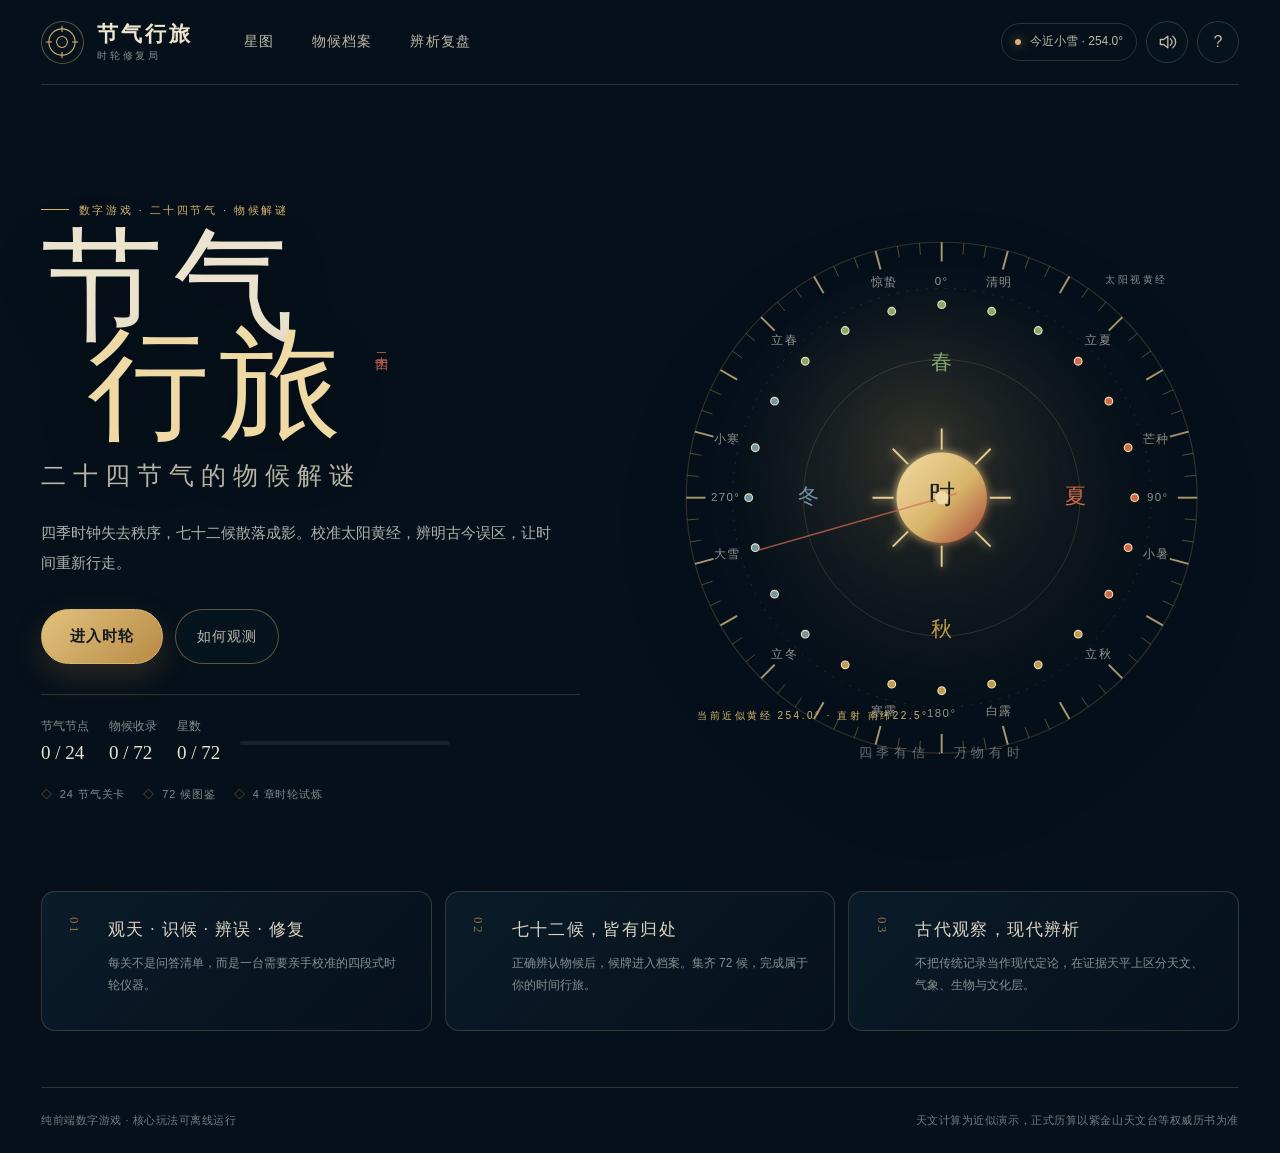
==== index.html @ 432c8333 "feat: launch Jieqi Xinglv browser puzzle game" ====
<!doctype html>
<html lang="zh-CN">
<head>
  <meta charset="utf-8">
  <meta name="viewport" content="width=device-width, initial-scale=1, viewport-fit=cover">
  <meta name="theme-color" content="#08131f">
  <meta name="description" content="节气行旅：二十四节气的物候解谜。修复四季时钟，收集七十二候。">
  <title>节气行旅 · 二十四节气的物候解谜</title>
  <link rel="icon" href="data:image/svg+xml,%3Csvg xmlns='http://www.w3.org/2000/svg' viewBox='0 0 64 64'%3E%3Crect width='64' height='64' rx='14' fill='%2308131f'/%3E%3Ccircle cx='32' cy='32' r='21' fill='none' stroke='%23d8b56b' stroke-width='2'/%3E%3Ccircle cx='32' cy='32' r='8' fill='%23bb4a38'/%3E%3Cpath d='M32 5v9M32 50v9M5 32h9M50 32h9' stroke='%23d8b56b' stroke-width='2'/%3E%3C/svg%3E">
  <link rel="stylesheet" href="css/styles.css">
  <script src="js/data.js" defer></script>
  <script src="js/astro.js" defer></script>
  <script src="js/game.js" defer></script>
</head>
<body>
  <div class="ambient" aria-hidden="true">
    <div class="ambient__glow ambient__glow--one"></div>
    <div class="ambient__glow ambient__glow--two"></div>
    <div class="ambient__grid"></div>
    <div class="ambient__stars" id="ambientStars"></div>
  </div>

  <div class="app-shell" id="appShell">
    <header class="topbar">
      <button class="brand" id="brandHome" aria-label="返回游戏首页">
        <span class="brand__mark" aria-hidden="true">
          <svg viewBox="0 0 44 44"><circle cx="22" cy="22" r="17"/><circle cx="22" cy="22" r="7"/><path d="M22 1v8M22 35v8M1 22h8M35 22h8"/></svg>
        </span>
        <span class="brand__text"><strong>节气行旅</strong><small>时轮修复局</small></span>
      </button>
      <nav class="topnav" aria-label="主要导航">
        <button class="nav-btn" data-nav="map">星图</button>
        <button class="nav-btn" data-nav="codex">物候档案</button>
        <button class="nav-btn" data-nav="review">辨析复盘</button>
      </nav>
      <div class="topbar__tools">
        <span class="live-chip" id="liveChip" title="按当前时间近似计算">
          <span class="live-chip__dot"></span><span id="liveTerm">观时中</span>
        </span>
        <button class="icon-btn" id="soundBtn" aria-label="切换声音" title="声音">
          <svg viewBox="0 0 24 24" aria-hidden="true"><path d="M4 9v6h4l5 4V5L8 9H4z"/><path class="sound-wave" d="M16 8c1.4 1.1 2 2.4 2 4s-.6 2.9-2 4M19 5c2.3 1.9 3.4 4.2 3.4 7S21.3 17.1 19 19"/></svg>
        </button>
        <button class="icon-btn" id="helpBtn" aria-label="查看玩法说明" title="玩法说明">?</button>
      </div>
    </header>

    <main class="main-shell" id="mainShell">
      <section class="screen screen--home is-active" id="screen-home" aria-labelledby="homeTitle">
        <div class="home-grid">
          <div class="home-copy">
            <p class="eyebrow"><span></span>数字游戏 · 二十四节气 · 物候解谜</p>
            <h1 id="homeTitle">节气<br><em>行旅</em></h1>
            <p class="home-title-sub">二十四节气的物候解谜</p>
            <p class="home-lead">四季时钟失去秩序，七十二候散落成影。校准太阳黄经，辨明古今误区，让时间重新行走。</p>
            <div class="home-actions">
              <button class="btn btn--primary btn--large" id="startBtn">进入时轮</button>
              <button class="btn btn--ghost" id="homeHelpBtn">如何观测</button>
            </div>
            <div class="home-progress" id="homeProgress" aria-live="polite"></div>
            <div class="home-features" aria-label="游戏特色">
              <span>24 节气关卡</span><span>72 候图鉴</span><span>4 章时轮试炼</span>
            </div>
          </div>

          <div class="home-instrument" aria-label="装饰性四季黄经仪">
            <svg class="chronometer" id="homeChronometer" viewBox="0 0 620 620" role="img" aria-label="四季黄经仪">
              <defs>
                <radialGradient id="dialGlow" cx="45%" cy="38%" r="65%">
                  <stop offset="0" stop-color="#d8b56b" stop-opacity=".16"/>
                  <stop offset=".58" stop-color="#0e2231" stop-opacity=".08"/>
                  <stop offset="1" stop-color="#06101a" stop-opacity="0"/>
                </radialGradient>
                <linearGradient id="sunGradient" x1="0" y1="0" x2="1" y2="1">
                  <stop offset="0" stop-color="#f2dba3"/>
                  <stop offset=".55" stop-color="#d8b56b"/>
                  <stop offset="1" stop-color="#a94737"/>
                </linearGradient>
                <filter id="softGlow"><feGaussianBlur stdDeviation="5" result="blur"/><feMerge><feMergeNode in="blur"/><feMergeNode in="SourceGraphic"/></feMerge></filter>
              </defs>
              <circle cx="310" cy="310" r="240" fill="url(#dialGlow)"/>
              <circle class="chrono-ring chrono-ring--outer" cx="310" cy="310" r="266"/>
              <circle class="chrono-ring chrono-ring--mid" cx="310" cy="310" r="218"/>
              <circle class="chrono-ring chrono-ring--inner" cx="310" cy="310" r="144"/>
              <g id="homeDialTicks"></g>
              <g class="chrono-season-arcs" id="homeSeasonArcs"></g>
              <g class="chrono-orbit" id="homeOrbitNodes"></g>
              <g class="chrono-sun" filter="url(#softGlow)">
                <circle cx="310" cy="310" r="47" fill="url(#sunGradient)"/>
                <path d="M310 238v22M310 360v22M238 310h22M360 310h22M259 259l16 16M345 345l16 16M361 259l-16 16M275 345l-16 16" stroke="#e7cc8e" stroke-width="2"/>
                <text x="310" y="316" text-anchor="middle" class="chrono-sun__char">时</text>
              </g>
              <path class="chrono-needle" d="M310 326L310 112" />
              <circle cx="310" cy="310" r="7" class="chrono-pivot"/>
              <text x="310" y="580" text-anchor="middle" class="chrono-caption">四季有信 · 万物有时</text>
            </svg>
            <div class="instrument-label instrument-label--top">太阳视黄经</div>
            <div class="instrument-label instrument-label--bottom" id="homeLiveReading">计算中</div>
          </div>
        </div>

        <div class="home-footer-grid">
          <article class="brief-card">
            <span class="brief-card__index">01</span>
            <h2>观天 · 识候 · 辨误 · 修复</h2>
            <p>每关不是问答清单，而是一台需要亲手校准的四段式时轮仪器。</p>
          </article>
          <article class="brief-card">
            <span class="brief-card__index">02</span>
            <h2>七十二候，皆有归处</h2>
            <p>正确辨认物候后，候牌进入档案。集齐 72 候，完成属于你的时间行旅。</p>
          </article>
          <article class="brief-card">
            <span class="brief-card__index">03</span>
            <h2>古代观察，现代辨析</h2>
            <p>不把传统记录当作现代定论，在证据天平上区分天文、气象、生物与文化层。</p>
          </article>
        </div>
      </section>

      <section class="screen screen--map" id="screen-map" aria-labelledby="mapTitle">
        <div class="map-head">
          <div>
            <p class="eyebrow"><span></span>四季时钟 · 章节星图</p>
            <h2 id="mapTitle">选择待修复的节气节点</h2>
          </div>
          <div class="map-stats" id="mapStats"></div>
        </div>
        <div class="season-tabs" id="seasonTabs" role="tablist" aria-label="选择章节"></div>
        <div class="chapter-panel" id="chapterPanel"></div>
        <div class="trial-panel" id="trialPanel"></div>
      </section>

      <section class="screen screen--game" id="screen-game" aria-labelledby="gameTitle">
        <div class="game-head">
          <button class="back-btn" id="gameBackBtn" aria-label="返回星图">
            <svg viewBox="0 0 24 24" aria-hidden="true"><path d="M15 5l-7 7 7 7"/></svg><span>星图</span>
          </button>
          <div class="game-title-wrap">
            <p class="game-kicker" id="gameKicker">春章 · 启蛰</p>
            <h2 id="gameTitle">校准黄经仪</h2>
          </div>
          <div class="game-scoreboard" aria-live="polite">
            <div class="score-item"><span>时轮分</span><strong id="scoreValue">0</strong></div>
            <div class="score-item"><span>连击</span><strong id="comboValue">×0</strong></div>
            <div class="score-item score-item--precision"><span>精度</span><strong id="precisionValue">100%</strong></div>
          </div>
        </div>
        <div class="game-layout">
          <aside class="game-rail" aria-label="关卡进度">
            <div class="rail-term" id="railTerm"></div>
            <ol class="phase-list" id="phaseList"></ol>
            <div class="rail-note" id="railNote">每个操作都会写入本地存档。</div>
          </aside>
          <div class="game-stage" id="gamePanel" tabindex="-1"></div>
        </div>
      </section>

      <section class="screen screen--codex" id="screen-codex" aria-labelledby="codexTitle">
        <div class="subpage-head">
          <button class="back-btn" id="codexBackBtn" aria-label="返回星图">
            <svg viewBox="0 0 24 24" aria-hidden="true"><path d="M15 5l-7 7 7 7"/></svg><span>星图</span>
          </button>
          <div><p class="eyebrow"><span></span>物候档案 · 七十二候</p><h2 id="codexTitle">散落的候牌</h2></div>
          <div class="codex-count" id="codexCount"></div>
        </div>
        <div class="codex-toolbar" id="codexToolbar"></div>
        <div class="codex-intro" id="codexIntro"></div>
        <div class="codex-grid" id="codexGrid"></div>
      </section>

      <section class="screen screen--review" id="screen-review" aria-labelledby="reviewTitle">
        <div class="subpage-head">
          <button class="back-btn" id="reviewBackBtn" aria-label="返回星图">
            <svg viewBox="0 0 24 24" aria-hidden="true"><path d="M15 5l-7 7 7 7"/></svg><span>星图</span>
          </button>
          <div><p class="eyebrow"><span></span>证据回廊 · 错题复盘</p><h2 id="reviewTitle">被纠正的判断</h2></div>
          <button class="btn btn--quiet" id="clearReviewBtn">清空记录</button>
        </div>
        <div class="review-summary" id="reviewSummary"></div>
        <div class="review-list" id="reviewList"></div>
      </section>

      <section class="screen screen--card" id="screen-card" aria-labelledby="travelCardTitle">
        <div class="subpage-head">
          <button class="back-btn" id="cardBackBtn" aria-label="返回首页">
            <svg viewBox="0 0 24 24" aria-hidden="true"><path d="M15 5l-7 7 7 7"/></svg><span>首页</span>
          </button>
          <div><p class="eyebrow"><span></span>通关成果 · 时间行旅</p><h2 id="travelCardTitle">你的行旅卡</h2></div>
        </div>
        <div class="travel-card-layout">
          <div class="travel-canvas-frame"><canvas id="travelCanvas" width="1080" height="1440" aria-label="时间行旅成果卡预览"></canvas></div>
          <aside class="travel-card-aside">
            <h3>四季时钟已复原</h3>
            <p>成果卡记录完成度、总星数、物候收集与四章印记，不包含任何身份信息。</p>
            <div id="travelStats"></div>
            <button class="btn btn--primary btn--large" id="downloadCardBtn">保存 PNG 成果卡</button>
            <button class="btn btn--ghost" id="shareCardBtn">复制作品名</button>
            <p class="fine-print">PNG 由浏览器 Canvas 在本机生成，不上传任何数据。</p>
          </aside>
        </div>
      </section>
    </main>

    <footer class="site-foot">
      <span>纯前端数字游戏 · 核心玩法可离线运行</span>
      <span>天文计算为近似演示，正式历算以紫金山天文台等权威历书为准</span>
    </footer>
  </div>

  <div class="toast" id="toast" role="status" aria-live="polite"></div>

  <div class="modal" id="modal" aria-hidden="true">
    <div class="modal__backdrop" data-close-modal></div>
    <div class="modal__panel" role="dialog" aria-modal="true" aria-labelledby="modalTitle">
      <button class="modal__close" data-close-modal aria-label="关闭">×</button>
      <div id="modalContent"></div>
    </div>
  </div>

  <div class="result-overlay" id="resultOverlay" aria-hidden="true">
    <div class="result-panel" role="dialog" aria-modal="true" aria-labelledby="resultTitle">
      <div class="result-seal" id="resultSeal">成</div>
      <p class="eyebrow"><span></span>时轮修复完成</p>
      <h2 id="resultTitle">节气节点已归位</h2>
      <div class="result-stars" id="resultStars" aria-label="星级"></div>
      <div class="result-score" id="resultScore"></div>
      <p class="result-copy" id="resultCopy"></p>
      <div class="result-collect" id="resultCollect"></div>
      <div class="result-actions" id="resultActions"></div>
    </div>
  </div>

  <noscript><div class="noscript">本游戏需要启用 JavaScript 才能运行。</div></noscript>
</body>
</html>
---- css/styles.css ----
@charset "UTF-8";

:root {
  --ink: #e8e2d3;
  --ink-soft: #bcb8aa;
  --ink-dim: #858b8c;
  --night: #06101a;
  --night-2: #0a1926;
  --night-3: #102435;
  --panel: rgba(12, 29, 43, .78);
  --panel-strong: rgba(13, 33, 48, .94);
  --line: rgba(221, 196, 135, .2);
  --line-strong: rgba(221, 196, 135, .38);
  --gold: #d8b56b;
  --gold-bright: #efdaa5;
  --gold-dim: #8e7442;
  --cinnabar: #b94d3b;
  --cinnabar-bright: #d96a52;
  --jade: #83a96f;
  --season: #83a96f;
  --season-pale: #d8e2bc;
  --season-deep: #253b2c;
  --shadow: 0 28px 80px rgba(0, 0, 0, .34);
  --radius: 22px;
  --radius-sm: 14px;
  --font-display: "Songti SC", "STSong", "Noto Serif CJK SC", "SimSun", serif;
  --font-ui: "PingFang SC", "Microsoft YaHei UI", "Microsoft YaHei", sans-serif;
  --safe-bottom: env(safe-area-inset-bottom, 0px);
}

* { box-sizing: border-box; }

html {
  min-height: 100%;
  background: var(--night);
  scroll-behavior: smooth;
  overflow-x: hidden;
}

body {
  margin: 0;
  min-width: 320px;
  min-height: 100vh;
  color: var(--ink);
  background: var(--night);
  font-family: var(--font-ui);
  font-size: 16px;
  line-height: 1.65;
  overflow-x: hidden;
  -webkit-font-smoothing: antialiased;
  text-rendering: optimizeLegibility;
}

button, input, select, textarea { font: inherit; }
button { color: inherit; }
button, [role="button"] { touch-action: manipulation; }
button:focus-visible, input:focus-visible, [tabindex]:focus-visible {
  outline: 2px solid var(--gold-bright);
  outline-offset: 3px;
}
h1, h2, h3, h4, p { margin-top: 0; }
svg { display: block; }
::selection { background: rgba(216, 181, 107, .28); color: #fff8e8; }

.ambient {
  position: fixed;
  inset: 0;
  z-index: -3;
  overflow: hidden;
  pointer-events: none;
  background:
    radial-gradient(circle at 78% 16%, rgba(45, 79, 100, .28), transparent 34%),
    radial-gradient(circle at 15% 78%, rgba(113, 56, 47, .13), transparent 36%),
    linear-gradient(160deg, #07131f 0%, #081521 48%, #050d16 100%);
}
.ambient__glow {
  position: absolute;
  width: 48vw;
  height: 48vw;
  min-width: 440px;
  min-height: 440px;
  border-radius: 50%;
  filter: blur(80px);
  opacity: .22;
}
.ambient__glow--one { top: -22vw; right: -8vw; background: #31566b; }
.ambient__glow--two { bottom: -28vw; left: -16vw; background: #7b3e33; opacity: .15; }
.ambient__grid {
  position: absolute;
  inset: 0;
  opacity: .14;
  background-image:
    linear-gradient(rgba(214, 188, 124, .08) 1px, transparent 1px),
    linear-gradient(90deg, rgba(214, 188, 124, .08) 1px, transparent 1px);
  background-size: 68px 68px;
  mask-image: radial-gradient(circle at 50% 45%, #000 10%, transparent 78%);
}
.ambient__stars { position: absolute; inset: 0; }
.star-dot {
  position: absolute;
  width: 2px;
  height: 2px;
  border-radius: 50%;
  background: #f3dfaa;
  opacity: var(--o, .35);
  box-shadow: 0 0 8px rgba(243, 223, 170, .55);
  animation: twinkle var(--dur, 5s) ease-in-out infinite alternate;
  animation-delay: var(--delay, 0s);
}
@keyframes twinkle { from { opacity: .15; transform: scale(.7); } to { opacity: .72; transform: scale(1.25); } }

.app-shell {
  width: min(1500px, 100%);
  min-height: 100vh;
  margin: 0 auto;
  padding: 0 clamp(18px, 3.2vw, 52px);
  display: flex;
  flex-direction: column;
}
.topbar {
  min-height: 84px;
  display: flex;
  align-items: center;
  gap: 34px;
  border-bottom: 1px solid var(--line);
  position: relative;
  z-index: 20;
}
.brand {
  display: flex;
  align-items: center;
  gap: 13px;
  padding: 0;
  border: 0;
  background: transparent;
  cursor: pointer;
  text-align: left;
}
.brand__mark {
  width: 43px;
  height: 43px;
  display: grid;
  place-items: center;
  border: 1px solid var(--line-strong);
  border-radius: 50%;
  color: var(--gold);
  background: rgba(8, 20, 31, .66);
}
.brand__mark svg { width: 34px; height: 34px; fill: none; stroke: currentColor; stroke-width: 1.35; }
.brand__text { display: flex; flex-direction: column; line-height: 1.15; }
.brand__text strong { font-family: var(--font-display); font-size: 21px; font-weight: 600; letter-spacing: .14em; color: #f0e5ce; }
.brand__text small { margin-top: 4px; font-size: 10px; letter-spacing: .28em; color: var(--ink-dim); }
.topnav { display: flex; align-items: stretch; gap: 4px; height: 84px; }
.nav-btn {
  position: relative;
  min-height: 44px;
  padding: 0 17px;
  border: 0;
  background: transparent;
  color: var(--ink-soft);
  font-size: 14px;
  letter-spacing: .08em;
  cursor: pointer;
  transition: color .2s, background .2s;
}
.nav-btn::after {
  content: "";
  position: absolute;
  left: 17px;
  right: 17px;
  bottom: -1px;
  height: 2px;
  background: var(--gold);
  transform: scaleX(0);
  transition: transform .2s;
}
.nav-btn:hover, .nav-btn.is-active { color: var(--gold-bright); background: rgba(216, 181, 107, .04); }
.nav-btn.is-active::after { transform: scaleX(1); }
.topbar__tools { margin-left: auto; display: flex; align-items: center; gap: 9px; }
.live-chip {
  display: inline-flex;
  align-items: center;
  gap: 9px;
  padding: 8px 13px;
  border: 1px solid var(--line);
  border-radius: 999px;
  color: var(--ink-soft);
  font-size: 12px;
  white-space: nowrap;
}
.live-chip__dot { width: 6px; height: 6px; border-radius: 50%; background: var(--gold); box-shadow: 0 0 12px rgba(216,181,107,.7); }
.icon-btn {
  width: 42px;
  height: 42px;
  display: grid;
  place-items: center;
  border: 1px solid var(--line);
  border-radius: 50%;
  background: rgba(8, 20, 31, .55);
  color: var(--ink-soft);
  cursor: pointer;
  transition: border-color .2s, color .2s, background .2s;
}
.icon-btn:hover { color: var(--gold-bright); border-color: var(--line-strong); background: rgba(216,181,107,.08); }
.icon-btn svg { width: 20px; height: 20px; fill: none; stroke: currentColor; stroke-width: 1.6; stroke-linecap: round; stroke-linejoin: round; }
.icon-btn.is-muted .sound-wave { display: none; }
.icon-btn.is-muted::after { content: ""; width: 22px; height: 1px; background: var(--cinnabar-bright); position: absolute; transform: rotate(-45deg); }

.main-shell { flex: 1; width: 100%; }
.screen { display: none; padding: clamp(28px, 5vw, 72px) 0 56px; animation: screen-in .45s ease both; }
.screen.is-active { display: block; }
@keyframes screen-in { from { opacity: 0; transform: translateY(10px); } to { opacity: 1; transform: none; } }

.eyebrow {
  margin-bottom: 18px;
  color: var(--gold);
  font-size: 11px;
  font-weight: 500;
  letter-spacing: .23em;
  text-transform: uppercase;
}
.eyebrow > span { display: inline-block; width: 28px; height: 1px; margin: 0 10px 4px 0; background: var(--gold); }
h1, h2, h3 { font-family: var(--font-display); }
h2 { font-weight: 500; letter-spacing: .04em; }
.btn {
  min-height: 46px;
  display: inline-flex;
  align-items: center;
  justify-content: center;
  gap: 9px;
  padding: 11px 21px;
  border: 1px solid var(--line-strong);
  border-radius: 999px;
  background: transparent;
  color: var(--ink);
  font-size: 14px;
  letter-spacing: .07em;
  cursor: pointer;
  transition: transform .18s, border-color .18s, background .18s, color .18s;
}
.btn:hover { transform: translateY(-2px); border-color: var(--gold); }
.btn:active { transform: translateY(0); }
.btn:disabled { cursor: not-allowed; opacity: .38; transform: none; }
.btn--primary { border-color: var(--gold); background: linear-gradient(135deg, #e1c27e, #b88a45); color: #101a20; font-weight: 650; box-shadow: 0 12px 30px rgba(174, 132, 67, .22); }
.btn--primary:hover { background: linear-gradient(135deg, #efdaa5, #c99d54); }
.btn--ghost { background: rgba(9, 24, 36, .55); color: var(--ink-soft); }
.btn--quiet { border-color: var(--line); color: var(--ink-dim); }
.btn--danger { border-color: rgba(185,77,59,.45); color: #e39787; }
.btn--large { min-height: 54px; padding: 14px 28px; font-size: 15px; }
.btn--small { min-height: 40px; padding: 8px 15px; font-size: 12px; }

.site-foot {
  min-height: 66px;
  display: flex;
  align-items: center;
  justify-content: space-between;
  gap: 20px;
  border-top: 1px solid var(--line);
  color: #737c7e;
  font-size: 11px;
  letter-spacing: .05em;
}
.site-foot span:last-child { text-align: right; }
.noscript { position: fixed; inset: auto 16px 16px; padding: 14px; color: #fff; background: #7f2e24; z-index: 999; border-radius: 10px; text-align: center; }

/* Home */
.screen--home { padding-top: clamp(20px, 3vw, 38px); }
.home-grid {
  min-height: min(750px, calc(100vh - 150px));
  display: grid;
  grid-template-columns: minmax(0, .95fr) minmax(440px, 1.05fr);
  align-items: center;
  gap: clamp(24px, 5vw, 76px);
}
.home-copy { position: relative; z-index: 2; max-width: 650px; padding: 28px 0 20px; }
.home-copy h1 {
  margin: 0 0 6px;
  font-size: clamp(72px, 9.5vw, 142px);
  font-weight: 500;
  line-height: .82;
  letter-spacing: .08em;
  color: #ece3cf;
  text-shadow: 0 20px 60px rgba(0,0,0,.3);
}
.home-copy h1 em { position: relative; font-style: normal; color: var(--gold-bright); margin-left: .38em; }
.home-copy h1 em::after {
  content: "二十四";
  position: absolute;
  right: -25px;
  top: 18%;
  transform: translateX(100%);
  color: var(--cinnabar-bright);
  font-family: var(--font-display);
  font-size: 13px;
  letter-spacing: .22em;
  writing-mode: vertical-rl;
  opacity: .88;
}
.home-title-sub { margin: 19px 0 22px; color: var(--ink-soft); font-family: var(--font-display); font-size: clamp(18px, 2vw, 25px); letter-spacing: .28em; }
.home-lead { max-width: 510px; margin-bottom: 31px; color: #aeb2ac; font-size: 15px; line-height: 2; }
.home-actions { display: flex; flex-wrap: wrap; gap: 12px; }
.home-progress { min-height: 52px; display: flex; align-items: center; gap: 20px; margin-top: 30px; padding-top: 22px; border-top: 1px solid var(--line); color: var(--ink-dim); font-size: 12px; }
.home-progress strong { display: block; color: var(--ink); font-family: var(--font-display); font-size: 19px; font-weight: 500; }
.progress-meter { flex: 1; max-width: 210px; height: 4px; border-radius: 99px; background: rgba(255,255,255,.08); overflow: hidden; }
.progress-meter > i { display: block; height: 100%; background: linear-gradient(90deg, var(--gold-dim), var(--gold-bright)); border-radius: inherit; }
.home-features { display: flex; flex-wrap: wrap; gap: 7px 18px; margin-top: 17px; color: #7f898a; font-size: 11px; letter-spacing: .08em; }
.home-features span::before { content: "◇"; margin-right: 7px; color: var(--gold-dim); }
.home-instrument { position: relative; display: grid; place-items: center; min-height: 560px; }
.home-instrument::before {
  content: "";
  position: absolute;
  width: 78%;
  aspect-ratio: 1;
  border-radius: 50%;
  background: radial-gradient(circle, rgba(216,181,107,.1), transparent 68%);
  filter: blur(8px);
}
.chronometer { width: min(100%, 630px); overflow: visible; filter: drop-shadow(0 36px 58px rgba(0,0,0,.3)); animation: dial-arrive 1.1s cubic-bezier(.2,.8,.2,1) both; }
@keyframes dial-arrive { from { opacity: 0; transform: scale(.91) rotate(-4deg); } to { opacity: 1; transform: none; } }
.chrono-ring { fill: none; stroke: rgba(216,181,107,.2); }
.chrono-ring--outer { stroke-width: 1.2; }
.chrono-ring--mid { stroke-width: .85; stroke-dasharray: 2 8; }
.chrono-ring--inner { stroke-width: .9; }
.chrono-tick { stroke: rgba(216,181,107,.38); stroke-width: 1; }
.chrono-tick--major { stroke: rgba(231,204,142,.72); stroke-width: 2; }
.chrono-label { fill: rgba(232,226,211,.62); font-size: 12px; font-family: var(--font-ui); letter-spacing: .12em; }
.chrono-term-dot { fill: #08131f; stroke: var(--gold); stroke-width: 1.2; }
.chrono-term-dot--season { fill: var(--arc-color); stroke: #f0dfb4; }
.chrono-season { fill: none; stroke-width: 4; stroke-linecap: round; opacity: .8; }
.chrono-season-label { font-family: var(--font-display); font-size: 22px; font-weight: 500; fill: var(--arc-color); }
.chrono-sun__char { font-family: var(--font-display); font-size: 27px; fill: #192129; letter-spacing: 0; }
.chrono-needle { stroke: var(--cinnabar-bright); stroke-width: 1.5; transform-origin: 310px 310px; transform: rotate(var(--needle-angle, 0deg)); opacity: .7; }
.chrono-pivot { fill: #efdaa5; }
.chrono-caption { fill: rgba(232,226,211,.44); font-family: var(--font-display); font-size: 14px; letter-spacing: .35em; }
.instrument-label { position: absolute; color: var(--ink-dim); font-size: 10px; letter-spacing: .25em; }
.instrument-label--top { right: 12%; top: 12%; }
.instrument-label--bottom { left: 9%; bottom: 12%; color: var(--gold); }
.home-footer-grid { display: grid; grid-template-columns: repeat(3, 1fr); gap: 13px; margin-top: 18px; }
.brief-card { position: relative; min-height: 140px; padding: 24px 24px 22px 66px; border: 1px solid var(--line); border-radius: var(--radius-sm); background: linear-gradient(135deg, rgba(15,36,52,.6), rgba(8,19,30,.35)); }
.brief-card__index { position: absolute; left: 22px; top: 25px; color: var(--gold-dim); font-family: var(--font-display); font-size: 13px; writing-mode: vertical-rl; letter-spacing: .2em; }
.brief-card h2 { margin: 0 0 8px; color: #ddd5c2; font-size: 17px; letter-spacing: .08em; }
.brief-card p { margin: 0; color: #879091; font-size: 12px; line-height: 1.85; }

/* Map */
.map-head, .subpage-head { display: flex; align-items: flex-end; justify-content: space-between; gap: 20px; margin-bottom: 28px; }
.map-head h2, .subpage-head h2 { margin: 0; font-size: clamp(28px, 4vw, 42px); color: #e9e0cc; }
.map-stats { display: flex; gap: 10px; flex-wrap: wrap; justify-content: flex-end; }
.stat-pill { min-width: 94px; padding: 10px 14px; border: 1px solid var(--line); border-radius: 12px; background: rgba(8,20,31,.48); }
.stat-pill span { display: block; color: var(--ink-dim); font-size: 10px; letter-spacing: .12em; }
.stat-pill strong { color: var(--gold-bright); font-family: var(--font-display); font-size: 20px; font-weight: 500; }
.season-tabs { display: flex; gap: 5px; margin-bottom: 18px; padding: 5px; border: 1px solid var(--line); border-radius: 999px; width: fit-content; max-width: 100%; background: rgba(8,20,31,.52); }
.season-tab { min-height: 42px; padding: 8px 20px; border: 0; border-radius: 999px; background: transparent; color: var(--ink-dim); cursor: pointer; font-size: 13px; letter-spacing: .08em; white-space: nowrap; }
.season-tab:hover { color: var(--ink); }
.season-tab.is-active { color: #101a20; background: var(--tab-color, var(--gold)); font-weight: 650; }
.season-tab:disabled { opacity: .36; cursor: not-allowed; }
.chapter-panel {
  --chapter: var(--season);
  border: 1px solid var(--line);
  border-radius: var(--radius);
  background:
    radial-gradient(circle at 15% 8%, color-mix(in srgb, var(--chapter) 13%, transparent), transparent 31%),
    linear-gradient(145deg, rgba(15,37,53,.84), rgba(7,18,28,.74));
  overflow: hidden;
  box-shadow: var(--shadow);
}
.chapter-overview { display: grid; grid-template-columns: 210px minmax(0,1fr) 230px; gap: 26px; align-items: center; padding: 28px 32px 20px; border-bottom: 1px solid var(--line); }
.chapter-orbit { position: relative; width: 160px; height: 160px; display: grid; place-items: center; }
.chapter-orbit::before, .chapter-orbit::after { content: ""; position: absolute; border-radius: 50%; }
.chapter-orbit::before { inset: 0; border: 1px solid color-mix(in srgb, var(--chapter) 65%, transparent); background: radial-gradient(circle, color-mix(in srgb, var(--chapter) 18%, transparent), transparent 64%); }
.chapter-orbit::after { inset: 25px; border: 1px dashed color-mix(in srgb, var(--chapter) 42%, transparent); }
.chapter-orbit__char { position: relative; z-index: 1; color: var(--chapter); font-family: var(--font-display); font-size: 58px; line-height: 1; }
.chapter-orbit__label { position: absolute; bottom: 7px; color: color-mix(in srgb, var(--chapter) 75%, #fff); font-size: 9px; letter-spacing: .25em; }
.chapter-copy h3 { margin: 0 0 9px; font-size: clamp(25px, 3vw, 36px); font-weight: 500; color: var(--chapter); }
.chapter-copy p { max-width: 620px; margin: 0; color: #9da4a2; font-size: 13px; line-height: 1.9; }
.chapter-progress { justify-self: end; width: 100%; }
.chapter-progress__row { display: flex; justify-content: space-between; margin-bottom: 8px; color: var(--ink-dim); font-size: 10px; }
.chapter-progress__row strong { color: var(--ink); font-size: 12px; font-weight: 500; }
.chapter-progress__bar { height: 6px; border-radius: 99px; background: rgba(255,255,255,.07); overflow: hidden; }
.chapter-progress__bar i { display: block; height: 100%; border-radius: inherit; background: linear-gradient(90deg, color-mix(in srgb, var(--chapter) 60%, #111), var(--chapter)); }
.chapter-progress__seal { display: flex; gap: 7px; margin-top: 14px; justify-content: flex-end; }
.mini-seal { width: 26px; height: 26px; display: grid; place-items: center; border: 1px solid var(--line); border-radius: 50%; color: var(--ink-dim); font-family: var(--font-display); font-size: 10px; }
.mini-seal.is-done { border-color: var(--chapter); color: var(--chapter); background: color-mix(in srgb, var(--chapter) 10%, transparent); }
.level-grid { display: grid; grid-template-columns: repeat(6, minmax(0,1fr)); gap: 10px; padding: 24px 32px 31px; }
.level-node {
  position: relative;
  min-height: 188px;
  display: flex;
  flex-direction: column;
  align-items: flex-start;
  padding: 18px 16px 16px;
  border: 1px solid rgba(216,181,107,.15);
  border-radius: 16px;
  background: rgba(8,20,31,.48);
  color: var(--ink);
  text-align: left;
  cursor: pointer;
  overflow: hidden;
  transition: transform .2s, border-color .2s, background .2s;
}
.level-node::before { content: ""; position: absolute; left: 0; top: 34px; bottom: 34px; width: 2px; background: var(--chapter); opacity: .3; }
.level-node:hover:not(:disabled) { transform: translateY(-4px); border-color: color-mix(in srgb, var(--chapter) 70%, transparent); background: color-mix(in srgb, var(--chapter) 7%, rgba(8,20,31,.65)); }
.level-node:disabled { cursor: not-allowed; }
.level-node.is-locked { opacity: .45; }
.level-node.is-available { border-color: color-mix(in srgb, var(--chapter) 50%, transparent); box-shadow: inset 0 0 32px color-mix(in srgb, var(--chapter) 7%, transparent); }
.level-node.is-completed .level-node__gem { color: #101a20; background: var(--chapter); }
.level-node__top { width: 100%; display: flex; align-items: center; justify-content: space-between; gap: 8px; margin-bottom: 20px; }
.level-node__order { color: var(--ink-dim); font-size: 10px; letter-spacing: .08em; }
.level-node__gem { width: 35px; height: 35px; display: grid; place-items: center; border: 1px solid color-mix(in srgb, var(--chapter) 60%, transparent); border-radius: 50%; color: var(--chapter); font-family: var(--font-display); font-size: 15px; }
.level-node__glyph { margin-bottom: 10px; color: var(--chapter); font-family: var(--font-display); font-size: 31px; line-height: 1; }
.level-node__name { margin-bottom: 2px; font-family: var(--font-display); font-size: 20px; letter-spacing: .08em; }
.level-node__meta { color: var(--ink-dim); font-size: 10px; }
.level-node__stars { margin-top: auto; padding-top: 12px; color: var(--gold); font-size: 13px; letter-spacing: .18em; }
.level-node__stars .dim { color: rgba(216,181,107,.2); }
.level-node__lock { margin-top: auto; padding-top: 12px; color: #6e7779; font-size: 11px; }
.level-node__lock svg { width: 13px; height: 13px; fill: none; stroke: currentColor; vertical-align: -2px; }
.trial-panel { display: flex; align-items: center; gap: 24px; margin-top: 14px; padding: 21px 28px; border: 1px dashed color-mix(in srgb, var(--season) 44%, var(--line)); border-radius: var(--radius); background: linear-gradient(90deg, color-mix(in srgb, var(--season) 8%, transparent), rgba(8,20,31,.48)); }
.trial-panel__sigil { width: 62px; height: 62px; flex: 0 0 auto; display: grid; place-items: center; border: 1px solid color-mix(in srgb, var(--season) 52%, transparent); border-radius: 50%; color: var(--season); font-family: var(--font-display); font-size: 26px; }
.trial-panel__copy { flex: 1; min-width: 0; }
.trial-panel__copy h3 { margin: 0 0 2px; color: var(--ink); font-family: var(--font-display); font-size: 20px; font-weight: 500; }
.trial-panel__copy p { margin: 0; color: var(--ink-dim); font-size: 12px; }
.trial-panel .btn { flex: 0 0 auto; }

/* Game */
.screen--game { --chapter: var(--season); padding-top: 22px; }
.game-head { min-height: 78px; display: flex; align-items: center; gap: 18px; margin-bottom: 18px; }
.back-btn {
  min-height: 44px;
  display: inline-flex;
  align-items: center;
  gap: 6px;
  padding: 8px 12px 8px 7px;
  border: 1px solid transparent;
  border-radius: 999px;
  background: transparent;
  color: var(--ink-dim);
  cursor: pointer;
}
.back-btn:hover { color: var(--gold); border-color: var(--line); }
.back-btn svg { width: 20px; height: 20px; fill: none; stroke: currentColor; stroke-width: 1.8; }
.game-title-wrap { min-width: 0; }
.game-kicker { margin: 0 0 2px; color: var(--chapter); font-size: 10px; letter-spacing: .19em; }
.game-title-wrap h2 { margin: 0; font-size: clamp(23px, 3vw, 34px); color: #eee5d3; white-space: nowrap; overflow: hidden; text-overflow: ellipsis; }
.game-scoreboard { margin-left: auto; display: flex; gap: 7px; }
.score-item { min-width: 82px; padding: 8px 12px; border: 1px solid var(--line); border-radius: 11px; background: rgba(8,20,31,.55); text-align: right; }
.score-item span { display: block; color: var(--ink-dim); font-size: 9px; letter-spacing: .08em; }
.score-item strong { color: var(--gold-bright); font-family: var(--font-display); font-size: 19px; font-weight: 500; line-height: 1.2; }
.score-item--precision strong { color: var(--season); }
.game-layout { display: grid; grid-template-columns: 230px minmax(0, 1fr); gap: 16px; align-items: stretch; }
.game-rail {
  display: flex;
  flex-direction: column;
  padding: 22px 17px;
  border: 1px solid var(--line);
  border-radius: var(--radius);
  background: linear-gradient(160deg, rgba(13,33,48,.85), rgba(7,17,28,.72));
  box-shadow: 0 20px 50px rgba(0,0,0,.21);
}
.rail-term { padding: 8px 4px 20px; border-bottom: 1px solid var(--line); }
.rail-term__season { color: var(--chapter); font-size: 10px; letter-spacing: .18em; }
.rail-term__name { margin: 5px 0 1px; font-family: var(--font-display); font-size: 31px; letter-spacing: .08em; }
.rail-term__long { color: var(--ink-dim); font-size: 10px; }
.phase-list { list-style: none; margin: 20px 0 0; padding: 0; display: flex; flex-direction: column; gap: 7px; }
.phase-item { position: relative; min-height: 56px; display: flex; align-items: center; gap: 11px; padding: 9px 8px; border-radius: 10px; color: var(--ink-dim); }
.phase-item__num { width: 28px; height: 28px; flex: 0 0 auto; display: grid; place-items: center; border: 1px solid rgba(216,181,107,.18); border-radius: 50%; font-family: var(--font-display); font-size: 11px; }
.phase-item__copy strong { display: block; color: inherit; font-size: 12px; font-weight: 500; letter-spacing: .06em; }
.phase-item__copy small { display: block; color: #687273; font-size: 9px; }
.phase-item.is-active { color: var(--gold-bright); background: rgba(216,181,107,.06); }
.phase-item.is-active .phase-item__num { border-color: var(--gold); background: rgba(216,181,107,.1); }
.phase-item.is-done { color: var(--chapter); }
.phase-item.is-done .phase-item__num { border-color: color-mix(in srgb, var(--chapter) 60%, transparent); background: color-mix(in srgb, var(--chapter) 10%, transparent); }
.phase-item.is-done .phase-item__num::after { content: "✓"; }
.phase-item.is-done .phase-item__num span { display: none; }
.rail-note { margin-top: auto; padding-top: 18px; border-top: 1px solid var(--line); color: #667274; font-size: 10px; line-height: 1.75; }
.game-stage {
  min-width: 0;
  min-height: 660px;
  padding: clamp(20px, 3.3vw, 42px);
  border: 1px solid var(--line);
  border-radius: var(--radius);
  background:
    radial-gradient(circle at 86% 9%, color-mix(in srgb, var(--chapter) 10%, transparent), transparent 28%),
    linear-gradient(148deg, rgba(15,37,53,.89), rgba(7,18,28,.82));
  box-shadow: var(--shadow);
}
.stage-head { display: flex; align-items: flex-start; justify-content: space-between; gap: 18px; margin-bottom: 25px; }
.stage-kicker { margin-bottom: 7px; color: var(--chapter); font-size: 10px; letter-spacing: .22em; }
.stage-head h3 { margin: 0 0 7px; color: #eee6d5; font-size: clamp(26px, 3.4vw, 39px); font-weight: 500; letter-spacing: .05em; }
.stage-head p { max-width: 700px; margin: 0; color: #979f9e; font-size: 13px; line-height: 1.85; }
.stage-objective { flex: 0 0 auto; max-width: 220px; padding: 10px 13px; border-left: 2px solid var(--chapter); background: color-mix(in srgb, var(--chapter) 7%, transparent); color: #a7aeab; font-size: 10px; line-height: 1.7; }
.stage-objective strong { display: block; color: var(--chapter); font-size: 9px; letter-spacing: .16em; }
.phase-panel { animation: phase-in .32s ease both; }
@keyframes phase-in { from { opacity: 0; transform: translateX(8px); } to { opacity: 1; transform: none; } }
.instruction-card { margin-bottom: 17px; padding: 16px 18px; border: 1px solid var(--line); border-radius: 13px; background: rgba(7,20,31,.44); }
.instruction-card--accent { border-left: 2px solid var(--chapter); }
.instruction-card__label { display: block; margin-bottom: 6px; color: var(--chapter); font-size: 9px; letter-spacing: .18em; }
.instruction-card p { margin: 0; color: #a7aeaa; font-size: 12px; line-height: 1.8; }
.instruction-card strong { color: #ede4d1; font-weight: 550; }
.feedback-box { display: none; margin-top: 16px; padding: 13px 16px; border-radius: 11px; font-size: 12px; line-height: 1.8; }
.feedback-box.is-visible { display: block; animation: feedback-in .22s ease both; }
.feedback-box.is-correct { border: 1px solid color-mix(in srgb, var(--chapter) 45%, transparent); background: color-mix(in srgb, var(--chapter) 8%, transparent); color: #cbd6c3; }
.feedback-box.is-wrong { border: 1px solid rgba(185,77,59,.45); background: rgba(185,77,59,.09); color: #e3afa4; }
@keyframes feedback-in { from { opacity: 0; transform: translateY(5px); } to { opacity: 1; transform: none; } }
.phase-actions { display: flex; align-items: center; justify-content: flex-end; flex-wrap: wrap; gap: 10px; margin-top: 21px; }
.phase-actions__note { margin-right: auto; color: var(--ink-dim); font-size: 10px; }

/* Watch phase */
.watch-layout { display: grid; grid-template-columns: minmax(320px, 1.08fr) minmax(260px, .92fr); gap: clamp(20px, 3vw, 36px); align-items: center; }
.watch-visual { display: flex; flex-direction: column; align-items: center; }
.dial-wrap { position: relative; width: min(100%, 470px); aspect-ratio: 1; }
.dial-svg { width: 100%; height: 100%; overflow: visible; }
.dial-face { fill: rgba(5,16,26,.62); stroke: rgba(216,181,107,.28); }
.dial-inner { fill: none; stroke: rgba(216,181,107,.13); }
.dial-tick { stroke: rgba(216,181,107,.28); stroke-width: 1; }
.dial-tick--major { stroke: rgba(237,218,165,.68); stroke-width: 2; }
.dial-degree { fill: rgba(232,226,211,.45); font-family: var(--font-ui); font-size: 10px; letter-spacing: .06em; }
.dial-season-ring { fill: none; stroke-width: 3; opacity: .7; }
.dial-sun-arc { fill: none; stroke: rgba(216,181,107,.16); stroke-width: 1; stroke-dasharray: 2 7; }
.dial-target { fill: none; stroke: var(--gold-bright); stroke-width: 2; }
.dial-target-line { stroke: var(--gold-bright); stroke-width: 1.3; opacity: .7; }
.dial-target-label { fill: var(--gold-bright); font-family: var(--font-display); font-size: 13px; letter-spacing: .08em; }
.dial-needle-line { stroke: var(--cinnabar-bright); stroke-width: 2.2; stroke-linecap: round; transform-origin: 210px 210px; transition: transform .15s ease-out; }
.dial-needle-cap { fill: var(--cinnabar-bright); }
.dial-axis { fill: #e8d39e; stroke: #1a2a33; stroke-width: 3; }
.dial-sun-core { fill: url(#sunDialGradient); }
.dial-sun-rays { stroke: rgba(239,218,165,.52); fill: none; stroke-width: 1.2; }
.dial-readout { margin-top: 12px; display: flex; align-items: center; gap: 9px; }
.dial-readout strong { min-width: 90px; color: var(--gold-bright); font-family: var(--font-display); font-size: 27px; font-weight: 500; text-align: center; letter-spacing: .03em; }
.dial-readout span { color: var(--ink-dim); font-size: 10px; letter-spacing: .1em; }
.dial-adjust { width: 44px; height: 44px; display: grid; place-items: center; border: 1px solid var(--line); border-radius: 50%; background: rgba(9,22,34,.7); color: var(--ink-soft); font-size: 18px; cursor: pointer; }
.dial-adjust:hover { border-color: var(--gold); color: var(--gold-bright); }
.dial-range { width: min(100%, 350px); margin: 12px auto 0; accent-color: var(--cinnabar-bright); cursor: ew-resize; }
.watch-readout { display: flex; flex-direction: column; gap: 12px; }
.readout-main { padding: 22px; border: 1px solid var(--line); border-radius: 16px; background: rgba(7,20,31,.44); }
.readout-main__cue { display: block; color: var(--gold-bright); font-family: var(--font-display); font-size: clamp(28px, 4vw, 43px); line-height: 1.15; letter-spacing: .05em; }
.readout-main__detail { display: block; margin-top: 9px; color: #aeb4ae; font-size: 12px; }
.readout-matrix { display: grid; grid-template-columns: 1fr 1fr; gap: 8px; }
.readout-cell { padding: 12px 13px; border: 1px solid rgba(216,181,107,.13); border-radius: 11px; background: rgba(7,20,31,.28); }
.readout-cell span { display: block; color: var(--ink-dim); font-size: 9px; letter-spacing: .08em; }
.readout-cell strong { color: #d7d1c3; font-size: 13px; font-weight: 500; }
.alignment-state { display: flex; align-items: center; gap: 10px; padding: 12px 14px; border: 1px solid var(--line); border-radius: 11px; color: var(--ink-dim); font-size: 11px; }
.alignment-state__light { width: 9px; height: 9px; border-radius: 50%; background: #5d6463; }
.alignment-state.is-aligned { border-color: color-mix(in srgb, var(--chapter) 50%, transparent); color: var(--chapter); }
.alignment-state.is-aligned .alignment-state__light { background: var(--chapter); box-shadow: 0 0 14px color-mix(in srgb, var(--chapter) 70%, transparent); }
.term-choice-block { margin-top: 24px; padding-top: 21px; border-top: 1px solid var(--line); animation: phase-in .3s both; }
.term-choice-block h4 { margin: 0 0 12px; color: var(--ink-soft); font-size: 12px; font-weight: 500; letter-spacing: .08em; }
.term-choice-grid { display: grid; grid-template-columns: repeat(4, 1fr); gap: 9px; }
.term-choice {
  min-height: 84px;
  display: flex;
  flex-direction: column;
  align-items: flex-start;
  justify-content: center;
  padding: 13px 15px;
  border: 1px solid var(--line);
  border-radius: 13px;
  background: rgba(7,20,31,.46);
  color: #d8d2c3;
  cursor: pointer;
  text-align: left;
  transition: border-color .18s, background .18s, transform .18s;
}
.term-choice:hover { transform: translateY(-2px); border-color: var(--chapter); }
.term-choice small { color: var(--ink-dim); font-size: 9px; }
.term-choice strong { font-family: var(--font-display); font-size: 20px; font-weight: 500; letter-spacing: .08em; }

/* Pentad phase */
.pentad-step { display: flex; align-items: center; gap: 9px; margin-bottom: 14px; color: var(--ink-dim); font-size: 10px; }
.pentad-step span { width: 22px; height: 22px; display: grid; place-items: center; border: 1px solid var(--line); border-radius: 50%; }
.pentad-step span.is-current { border-color: var(--chapter); color: var(--chapter); background: color-mix(in srgb, var(--chapter) 9%, transparent); }
.pentad-board { display: grid; grid-template-columns: repeat(3, minmax(0, 1fr)); gap: 10px; }
.pentad-card {
  min-height: 142px;
  display: flex;
  flex-direction: column;
  align-items: flex-start;
  padding: 17px;
  border: 1px solid var(--line);
  border-radius: 14px;
  background: rgba(7,20,31,.48);
  color: var(--ink);
  text-align: left;
  cursor: pointer;
  transition: transform .18s, border-color .18s, background .18s, opacity .18s;
}
.pentad-card:hover { transform: translateY(-2px); border-color: color-mix(in srgb, var(--chapter) 55%, transparent); }
.pentad-card.is-selected { border-color: var(--chapter); background: color-mix(in srgb, var(--chapter) 10%, rgba(7,20,31,.6)); box-shadow: inset 0 0 26px color-mix(in srgb, var(--chapter) 7%, transparent); }
.pentad-card__tag { margin-bottom: 10px; color: var(--ink-dim); font-size: 9px; letter-spacing: .12em; }
.pentad-card.is-selected .pentad-card__tag { color: var(--chapter); }
.pentad-card strong { margin-bottom: 6px; font-family: var(--font-display); font-size: 18px; font-weight: 500; letter-spacing: .04em; }
.pentad-card p { margin: 0; color: #858f8f; font-size: 10px; line-height: 1.65; }
.pentad-card__check { margin-left: auto; margin-top: 10px; width: 18px; height: 18px; display: grid; place-items: center; border: 1px solid var(--line); border-radius: 50%; color: transparent; font-size: 10px; }
.pentad-card.is-selected .pentad-card__check { border-color: var(--chapter); color: var(--chapter); }
.pentad-selected-count { color: var(--chapter); font-family: var(--font-display); font-size: 17px; }
.order-board { display: flex; flex-direction: column; gap: 13px; }
.order-tray { display: grid; grid-template-columns: repeat(3, 1fr); gap: 9px; }
.order-slot { min-height: 88px; padding: 12px; border: 1px dashed rgba(216,181,107,.24); border-radius: 12px; background: rgba(7,20,31,.28); }
.order-slot__label { display: block; margin-bottom: 7px; color: var(--ink-dim); font-size: 9px; letter-spacing: .12em; }
.order-slot.is-filled { border-style: solid; border-color: color-mix(in srgb, var(--chapter) 45%, transparent); background: color-mix(in srgb, var(--chapter) 7%, rgba(7,20,31,.4)); }
.order-slot strong { font-family: var(--font-display); font-size: 16px; font-weight: 500; }
.order-card-pool { display: grid; grid-template-columns: repeat(3, 1fr); gap: 9px; }
.order-card {
  min-height: 74px;
  padding: 12px 14px;
  border: 1px solid var(--line);
  border-radius: 11px;
  background: rgba(8,20,31,.56);
  color: #d7d0c0;
  font-family: var(--font-display);
  font-size: 16px;
  cursor: pointer;
  text-align: left;
}
.order-card:hover { border-color: var(--chapter); }
.order-card:disabled { opacity: .3; cursor: default; }
.order-card small { display: block; margin-top: 4px; color: var(--ink-dim); font-family: var(--font-ui); font-size: 8px; }

/* Myth phase */
.myth-layout { display: grid; grid-template-columns: minmax(0, .9fr) minmax(300px, 1.1fr); gap: 20px; align-items: start; }
.claim-card { position: relative; overflow: hidden; padding: 25px; border: 1px solid rgba(185,77,59,.38); border-radius: 16px; background: linear-gradient(145deg, rgba(75,35,30,.27), rgba(7,19,30,.46)); }
.claim-card::before { content: "误"; position: absolute; right: -10px; bottom: -38px; color: rgba(185,77,59,.1); font-family: var(--font-display); font-size: 150px; line-height: 1; }
.claim-card__label { display: inline-block; margin-bottom: 15px; padding: 4px 9px; border: 1px solid rgba(185,77,59,.4); border-radius: 999px; color: #df9181; font-size: 9px; letter-spacing: .15em; }
.claim-card blockquote { position: relative; z-index: 1; margin: 0; color: #e8d7cf; font-family: var(--font-display); font-size: clamp(20px, 2.7vw, 29px); line-height: 1.65; }
.balance-visual { margin: 22px 0 0; padding-top: 19px; border-top: 1px solid rgba(216,181,107,.14); }
.balance-beam { position: relative; width: 80%; height: 2px; margin: 15px auto; background: linear-gradient(90deg, transparent, var(--gold-dim), transparent); transform: rotate(var(--tilt, 0deg)); transition: transform .4s ease; }
.balance-beam::before, .balance-beam::after { content: ""; position: absolute; top: 0; width: 1px; height: 39px; background: rgba(216,181,107,.46); }
.balance-beam::before { left: 4%; }
.balance-beam::after { right: 4%; }
.balance-pan { position: absolute; top: 38px; width: 45px; height: 17px; border: 1px solid var(--gold-dim); border-radius: 0 0 50% 50%; opacity: .7; }
.balance-pan--left { left: -19px; }
.balance-pan--right { right: -19px; }
.balance-base { width: 1px; height: 35px; margin: -14px auto 0; background: rgba(216,181,107,.25); }
.balance-caption { margin-top: 9px; text-align: center; color: var(--ink-dim); font-size: 9px; letter-spacing: .12em; }
.evidence-area { display: flex; flex-direction: column; gap: 10px; }
.evidence-head { display: flex; align-items: center; justify-content: space-between; margin-bottom: 3px; }
.evidence-head h4 { margin: 0; color: var(--ink-soft); font-size: 12px; font-weight: 500; letter-spacing: .08em; }
.evidence-count { color: var(--chapter); font-size: 10px; }
.evidence-grid { display: grid; grid-template-columns: 1fr 1fr; gap: 9px; }
.evidence-card {
  min-height: 132px;
  display: flex;
  flex-direction: column;
  align-items: flex-start;
  padding: 15px;
  border: 1px solid var(--line);
  border-radius: 13px;
  background: rgba(7,20,31,.48);
  color: #c8c7bc;
  text-align: left;
  cursor: pointer;
}
.evidence-card:hover { border-color: color-mix(in srgb, var(--chapter) 55%, transparent); }
.evidence-card.is-selected { border-color: var(--chapter); background: color-mix(in srgb, var(--chapter) 9%, rgba(7,20,31,.55)); }
.evidence-card__tag { margin-bottom: 9px; padding: 2px 7px; border: 1px solid color-mix(in srgb, var(--chapter) 40%, transparent); border-radius: 99px; color: var(--chapter); font-size: 8px; }
.evidence-card p { margin: 0; font-size: 11px; line-height: 1.7; }
.evidence-card__mark { margin-left: auto; margin-top: auto; padding-top: 8px; color: transparent; font-size: 14px; }
.evidence-card.is-selected .evidence-card__mark { color: var(--chapter); }

/* Chain phase */
.chain-board { display: grid; grid-template-columns: repeat(4, 1fr); gap: 10px; margin-bottom: 20px; }
.chain-slot { position: relative; min-height: 156px; padding: 16px 14px; border: 1px dashed rgba(216,181,107,.22); border-radius: 14px; background: rgba(7,20,31,.28); }
.chain-slot:not(:last-child)::after { content: "›"; position: absolute; right: -10px; top: 50%; z-index: 2; color: var(--gold-dim); font-size: 20px; transform: translateY(-50%); }
.chain-slot__num { display: block; margin-bottom: 12px; color: var(--gold-dim); font-family: var(--font-display); font-size: 12px; }
.chain-slot__empty { color: #616c6d; font-size: 10px; }
.chain-slot.is-filled { border-style: solid; border-color: color-mix(in srgb, var(--chapter) 42%, transparent); background: color-mix(in srgb, var(--chapter) 7%, rgba(7,20,31,.45)); }
.chain-slot.is-filled p { margin: 0; color: #d4d0c3; font-size: 12px; line-height: 1.75; }
.chain-pool { display: grid; grid-template-columns: 1fr 1fr; gap: 9px; }
.chain-card {
  min-height: 64px;
  padding: 13px 15px;
  border: 1px solid var(--line);
  border-radius: 11px;
  background: rgba(8,20,31,.52);
  color: #d0ccbf;
  font-size: 12px;
  line-height: 1.65;
  text-align: left;
  cursor: pointer;
}
.chain-card:hover { border-color: var(--chapter); transform: translateY(-1px); }
.chain-card:disabled { opacity: .25; cursor: default; transform: none; }
.chain-card__index { margin-right: 8px; color: var(--gold-dim); font-family: var(--font-display); }

/* Utility typography inside stages */
.data-emphasis { color: var(--gold-bright); }
.data-small { color: var(--ink-dim); font-size: 10px; }
.tag-row { display: flex; flex-wrap: wrap; gap: 6px; margin-top: 10px; }
.tag { display: inline-flex; align-items: center; min-height: 24px; padding: 2px 8px; border: 1px solid var(--line); border-radius: 999px; color: var(--ink-dim); font-size: 9px; }
.tag--season { color: var(--chapter); border-color: color-mix(in srgb, var(--chapter) 38%, transparent); }

/* Trial */
.trial-brief { display: grid; grid-template-columns: 1fr auto; gap: 20px; align-items: center; padding: 20px; border: 1px solid color-mix(in srgb, var(--chapter) 35%, var(--line)); border-radius: 15px; background: color-mix(in srgb, var(--chapter) 6%, transparent); margin-bottom: 20px; }
.trial-brief h4 { margin: 0 0 4px; color: var(--chapter); font-family: var(--font-display); font-size: 23px; font-weight: 500; }
.trial-brief p { margin: 0; color: #929b99; font-size: 11px; }
.trial-round-badge { display: flex; align-items: center; gap: 8px; color: var(--ink-dim); font-size: 9px; }
.trial-round-badge span { width: 30px; height: 30px; display: grid; place-items: center; border: 1px solid var(--line); border-radius: 50%; }
.trial-round-badge span.is-active { border-color: var(--chapter); color: var(--chapter); }
.trial-round-badge span.is-done { border-color: var(--chapter); background: color-mix(in srgb, var(--chapter) 12%, transparent); color: var(--chapter); }
.order-term-grid, .match-pentad-grid { display: grid; grid-template-columns: repeat(3, 1fr); gap: 9px; }
.order-term-card, .match-pentad {
  min-height: 67px;
  padding: 12px;
  border: 1px solid var(--line);
  border-radius: 11px;
  background: rgba(8,20,31,.54);
  color: #d4cec0;
  cursor: pointer;
  text-align: left;
}
.order-term-card strong, .match-pentad strong { display: block; font-family: var(--font-display); font-size: 17px; font-weight: 500; }
.order-term-card small, .match-pentad small { color: var(--ink-dim); font-size: 9px; }
.order-term-card.is-picked { border-color: var(--chapter); background: color-mix(in srgb, var(--chapter) 10%, transparent); }
.order-term-card.is-picked::after { content: "第 " attr(data-step) " 位"; display: block; color: var(--chapter); font-size: 8px; }
.order-term-card:disabled, .match-pentad:disabled { opacity: .3; cursor: default; }
.match-layout { display: grid; grid-template-columns: minmax(220px, .8fr) minmax(0, 1.2fr); gap: 18px; }
.match-targets { display: flex; flex-direction: column; gap: 8px; }
.match-target { min-height: 68px; display: flex; align-items: center; gap: 12px; padding: 11px 13px; border: 1px solid var(--line); border-radius: 11px; background: rgba(8,20,31,.38); }
.match-target.is-active { border-color: var(--chapter); background: color-mix(in srgb, var(--chapter) 7%, transparent); }
.match-target.is-filled { border-color: color-mix(in srgb, var(--chapter) 42%, transparent); }
.match-target__char { width: 34px; height: 34px; flex: 0 0 auto; display: grid; place-items: center; border: 1px solid var(--line); border-radius: 50%; color: var(--ink-dim); font-family: var(--font-display); }
.match-target.is-active .match-target__char, .match-target.is-filled .match-target__char { border-color: var(--chapter); color: var(--chapter); }
.match-target strong { display: block; font-family: var(--font-display); font-size: 16px; font-weight: 500; }
.match-target small { display: block; color: var(--ink-dim); font-size: 9px; }
.match-target__result { margin-left: auto; color: var(--chapter); font-size: 10px; }
.statement-grid { display: grid; grid-template-columns: 1fr; gap: 8px; }
.statement-card { min-height: 58px; padding: 13px 15px 13px 47px; position: relative; border: 1px solid var(--line); border-radius: 11px; background: rgba(8,20,31,.5); color: #c9c7bc; font-size: 11px; line-height: 1.65; text-align: left; cursor: pointer; }
.statement-card::before { content: "○"; position: absolute; left: 16px; top: 13px; color: var(--ink-dim); }
.statement-card.is-selected { border-color: var(--chapter); background: color-mix(in srgb, var(--chapter) 8%, transparent); }
.statement-card.is-selected::before { content: "●"; color: var(--chapter); }

/* Codex */
.codex-count { color: var(--gold-bright); font-family: var(--font-display); font-size: 22px; }
.codex-count span { color: var(--ink-dim); font-family: var(--font-ui); font-size: 11px; }
.codex-toolbar { display: flex; gap: 7px; flex-wrap: wrap; margin-bottom: 16px; }
.filter-btn { min-height: 42px; padding: 8px 16px; border: 1px solid var(--line); border-radius: 999px; background: rgba(8,20,31,.42); color: var(--ink-dim); font-size: 11px; cursor: pointer; }
.filter-btn:hover { color: var(--ink); border-color: var(--line-strong); }
.filter-btn.is-active { border-color: var(--gold); color: var(--gold-bright); background: rgba(216,181,107,.08); }
.codex-intro { margin-bottom: 24px; padding: 14px 18px; border-left: 2px solid var(--gold); background: rgba(216,181,107,.035); color: #8f9998; font-size: 11px; line-height: 1.8; }
.codex-grid { display: grid; grid-template-columns: repeat(4, minmax(0, 1fr)); gap: 10px; }
.codex-card { position: relative; min-height: 210px; padding: 18px; border: 1px solid var(--line); border-radius: var(--radius-sm); background: linear-gradient(145deg, rgba(13,33,48,.65), rgba(7,18,28,.48)); overflow: hidden; }
.codex-card::before { content: attr(data-index); position: absolute; right: 13px; top: 8px; color: rgba(216,181,107,.1); font-family: var(--font-display); font-size: 46px; line-height: 1; }
.codex-card__meta { display: flex; align-items: center; justify-content: space-between; margin-bottom: 19px; }
.codex-card__season { color: var(--card-season, var(--gold)); font-size: 9px; letter-spacing: .15em; }
.codex-card__state { color: var(--ink-dim); font-size: 8px; }
.codex-card h3 { margin: 0 0 7px; color: #ded7c7; font-family: var(--font-display); font-size: 22px; font-weight: 500; letter-spacing: .05em; }
.codex-card__term { color: var(--card-season, var(--gold)); font-size: 10px; letter-spacing: .08em; }
.codex-card p { margin: 12px 0 0; color: #899291; font-size: 10px; line-height: 1.75; }
.codex-card.is-locked { opacity: .55; background: rgba(8,19,29,.35); }
.codex-card.is-locked h3 { filter: blur(5px); user-select: none; }
.codex-card.is-locked p { filter: blur(3px); user-select: none; }
.codex-card__lock { position: absolute; left: 18px; bottom: 18px; display: inline-flex; align-items: center; gap: 6px; color: #687374; font-size: 9px; }
.codex-card__lock svg { width: 12px; height: 12px; fill: none; stroke: currentColor; }
.codex-empty, .review-empty { padding: 70px 20px; border: 1px dashed var(--line); border-radius: var(--radius); color: var(--ink-dim); text-align: center; font-size: 12px; }
.codex-empty strong, .review-empty strong { display: block; margin-bottom: 7px; color: var(--gold); font-family: var(--font-display); font-size: 24px; font-weight: 500; }

/* Review */
.review-summary { display: flex; flex-wrap: wrap; gap: 10px; margin-bottom: 20px; }
.review-stat { min-width: 150px; padding: 13px 16px; border: 1px solid var(--line); border-radius: 12px; background: rgba(8,20,31,.42); }
.review-stat span { display: block; color: var(--ink-dim); font-size: 9px; }
.review-stat strong { color: var(--gold-bright); font-family: var(--font-display); font-size: 20px; font-weight: 500; }
.review-list { display: flex; flex-direction: column; gap: 10px; }
.review-card { display: grid; grid-template-columns: 120px minmax(0, 1fr) auto; gap: 18px; padding: 19px; border: 1px solid var(--line); border-radius: 14px; background: linear-gradient(145deg, rgba(13,33,48,.62), rgba(7,18,28,.45)); }
.review-card__term { color: var(--gold); font-family: var(--font-display); font-size: 21px; }
.review-card__term small { display: block; color: var(--ink-dim); font-family: var(--font-ui); font-size: 9px; }
.review-card__body h4 { margin: 0 0 5px; color: #ded6c6; font-family: var(--font-display); font-size: 17px; font-weight: 500; line-height: 1.5; }
.review-card__body p { margin: 0; color: #909a98; font-size: 10px; line-height: 1.75; }
.review-card__body strong { color: #c8c5ba; font-weight: 500; }
.review-card__status { align-self: center; padding: 4px 9px; border: 1px solid rgba(185,77,59,.34); border-radius: 999px; color: #cd8374; font-size: 8px; white-space: nowrap; }
.review-card.is-resolved .review-card__status { border-color: color-mix(in srgb, var(--jade) 38%, transparent); color: var(--jade); }

/* Travel card */
.travel-card-layout { display: grid; grid-template-columns: minmax(320px, 640px) minmax(280px, 1fr); gap: clamp(22px, 4vw, 50px); align-items: start; }
.travel-canvas-frame { padding: 14px; border: 1px solid var(--line); border-radius: var(--radius); background: rgba(8,20,31,.52); box-shadow: var(--shadow); }
#travelCanvas { width: 100%; height: auto; display: block; border-radius: 12px; }
.travel-card-aside { padding-top: 10px; }
.travel-card-aside h3 { margin: 0 0 11px; color: #ece3d0; font-size: clamp(26px, 3.5vw, 40px); font-weight: 500; }
.travel-card-aside > p { color: #959e9b; font-size: 12px; line-height: 1.9; }
#travelStats { display: grid; grid-template-columns: 1fr 1fr; gap: 8px; margin: 22px 0; }
.travel-stat { padding: 11px 13px; border: 1px solid var(--line); border-radius: 10px; background: rgba(8,20,31,.38); }
.travel-stat span { display: block; color: var(--ink-dim); font-size: 9px; }
.travel-stat strong { color: var(--gold-bright); font-family: var(--font-display); font-size: 19px; font-weight: 500; }
.travel-card-aside .btn { width: 100%; margin-bottom: 9px; }
.fine-print { margin-top: 14px !important; color: #697475 !important; font-size: 9px !important; }

/* Modal, toast, result */
.modal { position: fixed; inset: 0; z-index: 100; display: none; align-items: center; justify-content: center; padding: 18px; }
.modal.is-open { display: flex; }
.modal__backdrop { position: absolute; inset: 0; background: rgba(2,8,13,.78); backdrop-filter: blur(7px); }
.modal__panel { position: relative; z-index: 1; width: min(680px, 100%); max-height: min(86vh, 820px); overflow: auto; padding: clamp(24px, 4vw, 42px); border: 1px solid var(--line-strong); border-radius: var(--radius); background: linear-gradient(145deg, #112736, #081721 80%); box-shadow: 0 40px 100px rgba(0,0,0,.52); animation: modal-in .25s ease both; }
@keyframes modal-in { from { opacity: 0; transform: scale(.97) translateY(8px); } to { opacity: 1; transform: none; } }
.modal__close { position: absolute; top: 11px; right: 13px; width: 38px; height: 38px; border: 0; background: transparent; color: var(--ink-dim); font-size: 25px; cursor: pointer; }
.modal__close:hover { color: var(--gold); }
.modal h2 { margin: 0 0 13px; color: #efe5d2; font-size: 31px; font-weight: 500; }
.modal h3 { color: var(--gold); font-size: 18px; font-weight: 500; }
.modal p, .modal li { color: #9da5a2; font-size: 12px; line-height: 1.85; }
.modal ul { padding-left: 18px; }
.modal__actions { display: flex; justify-content: flex-end; gap: 9px; margin-top: 22px; }
.help-steps { display: grid; grid-template-columns: 1fr 1fr; gap: 9px; margin: 20px 0; }
.help-step { padding: 14px; border: 1px solid var(--line); border-radius: 11px; background: rgba(8,20,31,.35); }
.help-step span { color: var(--gold); font-family: var(--font-display); font-size: 20px; }
.help-step strong { display: block; margin: 4px 0; color: #d8d2c4; font-size: 12px; font-weight: 500; }
.help-step p { margin: 0; font-size: 10px; }
.toast {
  position: fixed;
  left: 50%;
  bottom: calc(25px + var(--safe-bottom));
  z-index: 200;
  max-width: min(88vw, 480px);
  padding: 11px 17px;
  border: 1px solid var(--line-strong);
  border-radius: 999px;
  background: rgba(12,29,42,.96);
  color: #dbd4c2;
  box-shadow: 0 18px 50px rgba(0,0,0,.35);
  font-size: 11px;
  opacity: 0;
  pointer-events: none;
  transform: translate(-50%, 10px);
  transition: opacity .25s, transform .25s;
}
.toast.is-visible { opacity: 1; transform: translate(-50%, 0); }
.result-overlay { position: fixed; inset: 0; z-index: 110; display: none; place-items: center; padding: 18px; background: rgba(2,8,13,.83); backdrop-filter: blur(6px); }
.result-overlay.is-open { display: grid; }
.result-panel { position: relative; width: min(520px, 100%); padding: 35px 35px 30px; border: 1px solid var(--line-strong); border-radius: 22px; background: radial-gradient(circle at 50% 0, rgba(216,181,107,.1), transparent 44%), linear-gradient(145deg, #122737, #08151f); box-shadow: 0 50px 120px rgba(0,0,0,.58); text-align: center; animation: modal-in .3s ease both; }
.result-seal { width: 70px; height: 70px; margin: -70px auto 19px; display: grid; place-items: center; border: 1px solid #dcb879; border-radius: 50%; background: #112330; color: var(--gold-bright); font-family: var(--font-display); font-size: 31px; box-shadow: 0 0 0 8px rgba(8,21,31,.9); }
.result-panel .eyebrow { margin-bottom: 8px; }
.result-panel h2 { margin: 0 0 14px; color: #eee4d0; font-size: 31px; font-weight: 500; }
.result-stars { color: var(--gold); font-size: 34px; letter-spacing: .2em; line-height: 1; }
.result-stars .dim { color: rgba(216,181,107,.18); }
.result-score { margin: 12px 0 2px; color: var(--gold-bright); font-family: var(--font-display); font-size: 26px; }
.result-copy { margin: 12px auto 18px; max-width: 410px; color: #9da5a2; font-size: 11px; line-height: 1.85; }
.result-collect { margin: 0 auto 18px; padding: 10px 14px; border: 1px solid var(--line); border-radius: 11px; color: var(--ink-dim); font-size: 10px; }
.result-actions { display: flex; justify-content: center; flex-wrap: wrap; gap: 8px; }
.result-actions .btn { min-height: 42px; padding: 8px 16px; font-size: 11px; }

@keyframes soft-pulse { 0%, 100% { opacity: .52; } 50% { opacity: 1; } }
.is-celebrating { animation: soft-pulse 1.6s ease-in-out 2; }

/* responsive */
@media (max-width: 1180px) {
  .level-grid { grid-template-columns: repeat(3, 1fr); }
  .level-node { min-height: 145px; }
  .chapter-overview { grid-template-columns: 150px minmax(0,1fr) 200px; }
  .chapter-orbit { width: 130px; height: 130px; }
  .home-grid { grid-template-columns: minmax(0,.95fr) minmax(380px,1.05fr); }
  .codex-grid { grid-template-columns: repeat(3, 1fr); }
}
@media (max-width: 960px) {
  .app-shell { padding-inline: 22px; }
  .topnav { gap: 0; }
  .nav-btn { padding-inline: 11px; font-size: 12px; }
  .live-chip { display: none; }
  .home-grid { grid-template-columns: 1fr; min-height: 0; gap: 4px; }
  .home-copy { order: 1; max-width: none; padding-top: 18px; }
  .home-instrument { order: 2; min-height: auto; margin-top: -20px; }
  .chronometer { width: min(82vw, 570px); }
  .home-footer-grid { margin-top: 14px; }
  .chapter-overview { grid-template-columns: 120px minmax(0,1fr); }
  .chapter-progress { grid-column: 1 / -1; width: 100%; }
  .chapter-progress__seal { justify-content: flex-start; }
  .game-layout { grid-template-columns: 1fr; }
  .game-rail { flex-direction: row; flex-wrap: wrap; align-items: center; gap: 12px; padding: 13px 16px; }
  .rail-term { flex: 0 0 auto; padding: 0 18px 0 0; border-bottom: 0; border-right: 1px solid var(--line); }
  .rail-term__name { font-size: 22px; margin: 0; }
  .rail-term__season, .rail-term__long { display: inline; margin-right: 8px; }
  .phase-list { flex: 1 1 360px; flex-direction: row; gap: 4px; margin: 0; }
  .phase-item { flex: 1; min-height: 46px; padding: 5px 7px; }
  .phase-item__copy small { display: none; }
  .rail-note { display: none; }
  .game-stage { min-height: 620px; }
  .travel-card-layout { grid-template-columns: minmax(300px, 540px) minmax(220px, 1fr); }
  .codex-grid { grid-template-columns: repeat(2, 1fr); }
}
@media (max-width: 760px) {
  .app-shell { padding: 0 15px; }
  .topbar { min-height: 69px; gap: 12px; }
  .brand { min-height: 44px; }
  .brand__text small { display: none; }
  .brand__text strong { font-size: 18px; }
  .brand__mark { width: 35px; height: 35px; }
  .brand__mark svg { width: 28px; height: 28px; }
  .topnav { margin-left: auto; height: 69px; }
  .nav-btn { min-width: 44px; padding-inline: 6px; letter-spacing: 0; font-size: 10px; }
  .topbar__tools { gap: 4px; }
  .icon-btn { width: 44px; height: 44px; }
  .screen { padding: 25px 0 40px; }
  .site-foot { flex-direction: column; align-items: flex-start; justify-content: center; padding: 16px 0; gap: 3px; }
  .site-foot span:last-child { text-align: left; }
  .home-copy h1 { font-size: clamp(67px, 18vw, 102px); }
  .home-copy h1 em::after { right: -12px; font-size: 10px; }
  .home-title-sub { font-size: 17px; letter-spacing: .18em; }
  .home-lead { font-size: 13px; line-height: 1.9; }
  .home-instrument { min-height: 0; }
  .instrument-label { display: none; }
  .home-footer-grid { grid-template-columns: 1fr; }
  .brief-card { min-height: auto; padding: 18px 20px 18px 55px; }
  .brief-card__index { left: 19px; top: 20px; }
  .map-head, .subpage-head { align-items: flex-start; flex-wrap: wrap; margin-bottom: 20px; gap: 13px; }
  .map-head h2, .subpage-head h2 { font-size: 28px; }
  .map-stats { width: 100%; justify-content: flex-start; }
  .stat-pill { flex: 1; min-width: 0; }
  .season-tabs { width: 100%; overflow-x: auto; justify-content: flex-start; scrollbar-width: none; }
  .season-tabs::-webkit-scrollbar { display: none; }
  .season-tab { flex: 1; min-height: 44px; padding-inline: 8px; min-width: 70px; }
  .chapter-overview { grid-template-columns: 86px minmax(0,1fr); gap: 15px; padding: 20px 18px 16px; }
  .chapter-orbit { width: 80px; height: 80px; }
  .chapter-orbit__char { font-size: 38px; }
  .chapter-orbit__label { bottom: 0; font-size: 7px; }
  .chapter-copy h3 { font-size: 24px; }
  .chapter-copy p { font-size: 11px; }
  .level-grid { grid-template-columns: repeat(2, 1fr); gap: 8px; padding: 16px 14px 19px; }
  .level-node { min-height: 142px; padding: 14px 13px; }
  .level-node__top { margin-bottom: 15px; }
  .level-node__glyph { font-size: 25px; margin-bottom: 7px; }
  .level-node__name { font-size: 18px; }
  .trial-panel { flex-wrap: wrap; gap: 12px; padding: 17px; }
  .trial-panel__sigil { width: 48px; height: 48px; font-size: 21px; }
  .trial-panel__copy { flex: 1 1 calc(100% - 65px); }
  .trial-panel .btn { width: 100%; }
  .game-head { flex-wrap: wrap; gap: 8px; margin-bottom: 9px; }
  .game-title-wrap { flex: 1; }
  .game-kicker { font-size: 9px; }
  .game-title-wrap h2 { font-size: 23px; }
  .game-scoreboard { width: 100%; margin-left: 0; }
  .score-item { flex: 1; min-width: 0; text-align: center; padding: 6px 8px; }
  .score-item strong { font-size: 17px; }
  .game-rail { padding: 11px 12px; gap: 8px; }
  .rail-term { max-width: 140px; padding-right: 11px; }
  .rail-term__season { display: none; }
  .rail-term__name { font-size: 19px; }
  .rail-term__long { font-size: 8px; }
  .phase-list { flex-basis: 100%; order: 2; }
  .phase-item { min-height: 39px; padding: 4px; gap: 5px; }
  .phase-item__num { width: 23px; height: 23px; font-size: 9px; }
  .phase-item__copy strong { font-size: 10px; }
  .game-stage { min-height: 0; padding: 18px 14px 20px; }
  .stage-head { display: block; margin-bottom: 18px; }
  .stage-head h3 { font-size: 28px; }
  .stage-objective { max-width: none; margin-top: 13px; }
  .watch-layout { grid-template-columns: 1fr; gap: 15px; }
  .dial-wrap { width: min(88vw, 390px); }
  .watch-readout { gap: 8px; }
  .readout-main { padding: 15px; }
  .readout-main__cue { font-size: 29px; }
  .term-choice-grid { grid-template-columns: 1fr 1fr; }
  .pentad-board { grid-template-columns: 1fr 1fr; gap: 7px; }
  .pentad-card { min-height: 152px; padding: 13px; }
  .pentad-card strong { font-size: 16px; }
  .pentad-card p { font-size: 9px; }
  .order-tray, .order-card-pool { grid-template-columns: 1fr; }
  .order-slot { min-height: 70px; }
  .myth-layout { grid-template-columns: 1fr; }
  .evidence-grid { grid-template-columns: 1fr; }
  .evidence-card { min-height: 0; }
  .chain-board { grid-template-columns: 1fr; gap: 7px; }
  .chain-slot { min-height: 70px; display: grid; grid-template-columns: 36px minmax(0,1fr); align-items: center; padding: 10px 12px; }
  .chain-slot__num { margin: 0; }
  .chain-slot:not(:last-child)::after { content: "↓"; right: auto; left: 21px; top: auto; bottom: -11px; transform: none; }
  .chain-pool { grid-template-columns: 1fr; }
  .chain-card { min-height: 54px; }
  .phase-actions { justify-content: stretch; }
  .phase-actions .btn { flex: 1; }
  .phase-actions__note { flex-basis: 100%; }
  .trial-brief { grid-template-columns: 1fr; }
  .trial-round-badge { justify-content: flex-start; }
  .order-term-grid, .match-pentad-grid { grid-template-columns: 1fr 1fr; }
  .match-layout { grid-template-columns: 1fr; }
  .codex-grid { grid-template-columns: 1fr 1fr; }
  .codex-card { min-height: 200px; padding: 14px; }
  .codex-card h3 { font-size: 19px; }
  .codex-card p { font-size: 9px; }
  .review-card { grid-template-columns: 1fr; gap: 8px; padding: 15px; }
  .review-card__status { justify-self: start; }
  .travel-card-layout { grid-template-columns: 1fr; }
  .travel-card-aside { order: -1; }
  .travel-card-aside h3 { font-size: 28px; }
  .help-steps { grid-template-columns: 1fr; }
  .result-panel { padding: 32px 20px 24px; }
  .result-actions .btn { flex: 1; }
  .modal__close { width: 44px; height: 44px; }
}
@media (max-width: 460px) {
  .topnav .nav-btn { padding-inline: 6px; }
  .brand { gap: 8px; }
  .brand__text strong { letter-spacing: .06em; }
  .topbar__tools .icon-btn:first-of-type { display: none; }
  .home-actions .btn { flex: 1; }
  .home-actions .btn { padding-inline: 12px; }
  .home-copy h1 em::after { display: none; }
  .home-progress { gap: 10px; flex-wrap: wrap; }
  .home-progress .progress-meter { flex-basis: 100%; max-width: none; order: 3; }
  .chapter-overview { grid-template-columns: 1fr; }
  .chapter-orbit { display: none; }
  .chapter-progress__seal { margin-top: 10px; }
  .level-node__stars { font-size: 11px; }
  .score-item span { font-size: 8px; }
  .dial-adjust { width: 42px; height: 42px; }
  .codex-grid { grid-template-columns: 1fr; }
  .codex-card { min-height: 160px; }
  .codex-toolbar { gap: 5px; }
  .filter-btn { min-height: 44px; padding: 7px 12px; }
  .travel-card-aside { order: -1; }
}
@media (prefers-reduced-motion: reduce) {
  *, *::before, *::after { scroll-behavior: auto !important; animation-duration: .01ms !important; animation-iteration-count: 1 !important; transition-duration: .01ms !important; }
}
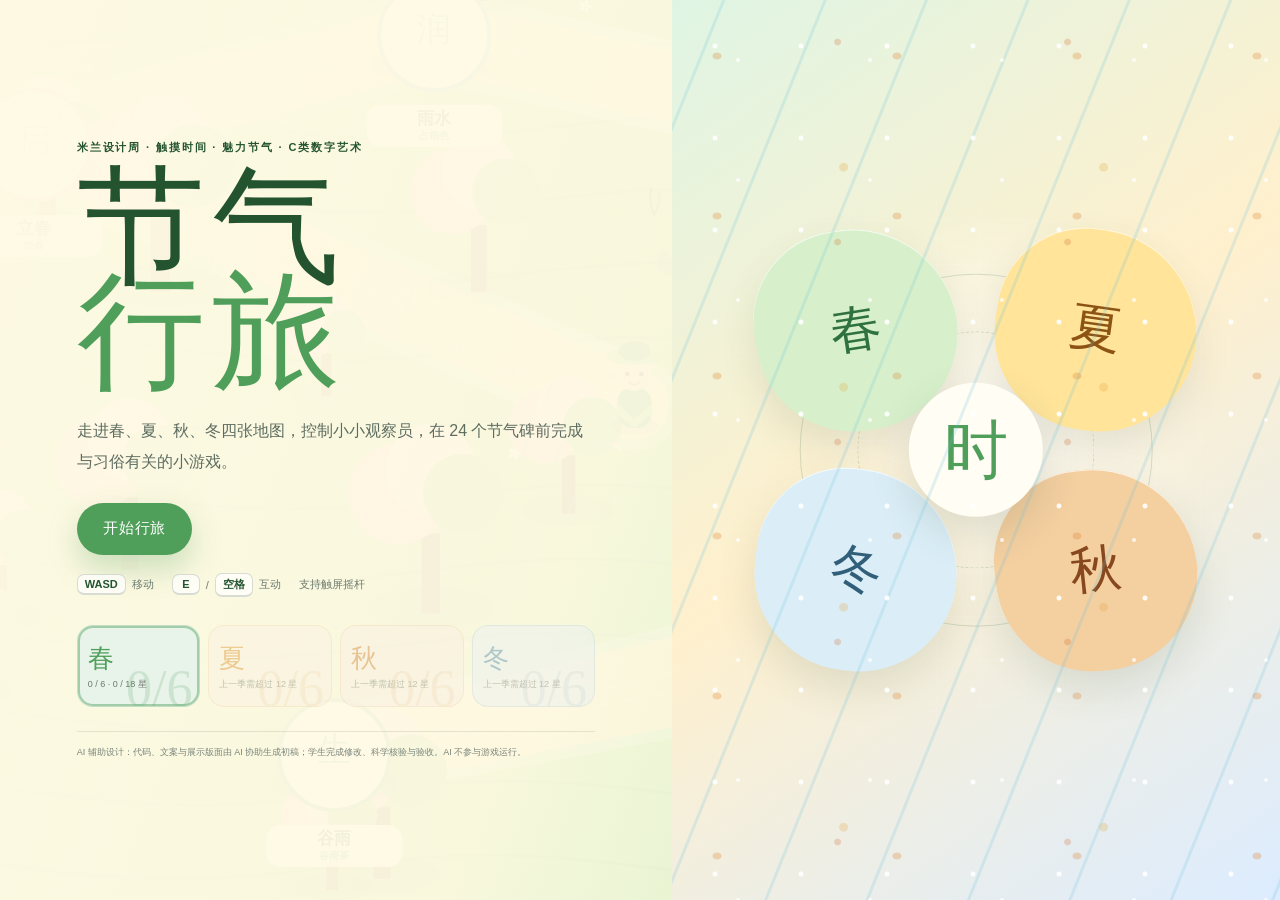
==== commit 26d28d60: "feat: make all 24 mini-games unique and fix star gate" ====
--- a/index.html
+++ b/index.html
@@ -3,231 +3,126 @@
 <head>
   <meta charset="utf-8">
   <meta name="viewport" content="width=device-width, initial-scale=1, viewport-fit=cover">
-  <meta name="theme-color" content="#08131f">
-  <meta name="description" content="节气行旅：二十四节气的物候解谜。修复四季时钟，收集七十二候。">
-  <title>节气行旅 · 二十四节气的物候解谜</title>
-  <link rel="icon" href="data:image/svg+xml,%3Csvg xmlns='http://www.w3.org/2000/svg' viewBox='0 0 64 64'%3E%3Crect width='64' height='64' rx='14' fill='%2308131f'/%3E%3Ccircle cx='32' cy='32' r='21' fill='none' stroke='%23d8b56b' stroke-width='2'/%3E%3Ccircle cx='32' cy='32' r='8' fill='%23bb4a38'/%3E%3Cpath d='M32 5v9M32 50v9M5 32h9M50 32h9' stroke='%23d8b56b' stroke-width='2'/%3E%3C/svg%3E">
+  <meta name="theme-color" content="#dff5e4">
+  <meta name="description" content="节气行旅：在明亮的四季地图中行走，完成24个与节气习俗相关的小游戏。米兰设计周触摸时间·魅力节气C类数字艺术。">
+  <title>节气行旅 · 四季习俗小游戏</title>
+  <link rel="icon" href="data:image/svg+xml,%3Csvg xmlns='http://www.w3.org/2000/svg' viewBox='0 0 64 64'%3E%3Crect width='64' height='64' rx='15' fill='%23fff8df'/%3E%3Ccircle cx='32' cy='32' r='23' fill='%238bd36f'/%3E%3Ccircle cx='32' cy='32' r='10' fill='%23ef9aa8'/%3E%3Cpath d='M32 7v8M32 49v8M7 32h8M49 32h8' stroke='%2324542f' stroke-width='2'/%3E%3C/svg%3E">
   <link rel="stylesheet" href="css/styles.css">
   <script src="js/data.js" defer></script>
-  <script src="js/astro.js" defer></script>
   <script src="js/game.js" defer></script>
 </head>
 <body>
-  <div class="ambient" aria-hidden="true">
-    <div class="ambient__glow ambient__glow--one"></div>
-    <div class="ambient__glow ambient__glow--two"></div>
-    <div class="ambient__grid"></div>
-    <div class="ambient__stars" id="ambientStars"></div>
-  </div>
+  <div class="game-shell season-spring" id="gameShell">
+    <canvas id="gameCanvas" aria-label="四季节气探索地图"></canvas>
 
-  <div class="app-shell" id="appShell">
-    <header class="topbar">
-      <button class="brand" id="brandHome" aria-label="返回游戏首页">
-        <span class="brand__mark" aria-hidden="true">
-          <svg viewBox="0 0 44 44"><circle cx="22" cy="22" r="17"/><circle cx="22" cy="22" r="7"/><path d="M22 1v8M22 35v8M1 22h8M35 22h8"/></svg>
-        </span>
-        <span class="brand__text"><strong>节气行旅</strong><small>时轮修复局</small></span>
+    <header class="game-hud" id="gameHud" hidden>
+      <button class="hud-brand" id="menuBtn" aria-label="返回主菜单">
+        <span class="hud-brand__mark">时</span>
+        <span><strong>节气行旅</strong><small>四季习俗卷</small></span>
       </button>
-      <nav class="topnav" aria-label="主要导航">
-        <button class="nav-btn" data-nav="map">星图</button>
-        <button class="nav-btn" data-nav="codex">物候档案</button>
-        <button class="nav-btn" data-nav="review">辨析复盘</button>
-      </nav>
-      <div class="topbar__tools">
-        <span class="live-chip" id="liveChip" title="按当前时间近似计算">
-          <span class="live-chip__dot"></span><span id="liveTerm">观时中</span>
-        </span>
-        <button class="icon-btn" id="soundBtn" aria-label="切换声音" title="声音">
+      <nav class="season-tabs" id="seasonTabs" aria-label="选择季节"></nav>
+      <div class="hud-status">
+        <span class="hud-pill"><b id="stationCount">0 / 6</b><small>本节气</small></span>
+        <span class="hud-pill hud-pill--stars"><b id="starCount">★ 0</b><small>行旅星</small></span>
+        <button class="hud-icon" id="soundBtn" aria-label="切换声音" aria-pressed="true">
           <svg viewBox="0 0 24 24" aria-hidden="true"><path d="M4 9v6h4l5 4V5L8 9H4z"/><path class="sound-wave" d="M16 8c1.4 1.1 2 2.4 2 4s-.6 2.9-2 4M19 5c2.3 1.9 3.4 4.2 3.4 7S21.3 17.1 19 19"/></svg>
         </button>
-        <button class="icon-btn" id="helpBtn" aria-label="查看玩法说明" title="玩法说明">?</button>
       </div>
     </header>
 
-    <main class="main-shell" id="mainShell">
-      <section class="screen screen--home is-active" id="screen-home" aria-labelledby="homeTitle">
-        <div class="home-grid">
-          <div class="home-copy">
-            <p class="eyebrow"><span></span>数字游戏 · 二十四节气 · 物候解谜</p>
-            <h1 id="homeTitle">节气<br><em>行旅</em></h1>
-            <p class="home-title-sub">二十四节气的物候解谜</p>
-            <p class="home-lead">四季时钟失去秩序，七十二候散落成影。校准太阳黄经，辨明古今误区，让时间重新行走。</p>
-            <div class="home-actions">
-              <button class="btn btn--primary btn--large" id="startBtn">进入时轮</button>
-              <button class="btn btn--ghost" id="homeHelpBtn">如何观测</button>
-            </div>
-            <div class="home-progress" id="homeProgress" aria-live="polite"></div>
-            <div class="home-features" aria-label="游戏特色">
-              <span>24 节气关卡</span><span>72 候图鉴</span><span>4 章时轮试炼</span>
-            </div>
+    <div class="weather-chip" id="weatherChip" hidden><span class="weather-chip__dot"></span><span id="weatherLabel"></span></div>
+    <div class="world-help" id="worldHelp" hidden><kbd>WASD</kbd><span>移动</span><kbd>E</kbd><span>互动</span></div>
+    <button type="button" class="interaction-prompt" id="interactionPrompt" hidden aria-label="与附近目标互动">
+      <span class="interaction-prompt__key">E</span>
+      <span><small id="promptLabel">靠近节气碑</small><strong id="nearStationName">进入小游戏</strong></span>
+    </button>
+
+    <div class="touch-controls" id="touchControls" hidden>
+      <div class="joystick" id="joystick" aria-label="虚拟摇杆">
+        <div class="joystick__stick" id="joystickStick"></div>
+      </div>
+      <button class="action-button" id="actionBtn" aria-label="互动">行</button>
+    </div>
+
+    <section class="menu-screen" id="menu" aria-labelledby="mainTitle">
+      <div class="menu-copy">
+        <p class="menu-eyebrow">米兰设计周 · 触摸时间 · 魅力节气 · C类数字艺术</p>
+        <h1 id="mainTitle">节气<br><em>行旅</em></h1>
+        <p class="menu-lead">走进春、夏、秋、冬四张地图，控制小小观察员，在 24 个节气碑前完成与习俗有关的小游戏。</p>
+        <div class="menu-actions">
+          <button class="primary-button" id="startBtn">开始行旅</button>
+          <button class="secondary-button" id="continueBtn" hidden>继续行旅</button>
+        </div>
+        <div class="menu-controls">
+          <span><kbd>WASD</kbd> 移动</span>
+          <span><kbd>E</kbd> / <kbd>空格</kbd> 互动</span>
+          <span>支持触屏摇杆</span>
+        </div>
+        <div class="menu-seasons" id="menuSeasons" aria-label="四季进度"></div>
+        <p class="ai-disclosure">AI 辅助设计：代码、文案与展示版面由 AI 协助生成初稿；学生完成修改、科学核验与验收。AI 不参与游戏运行。</p>
+      </div>
+      <div class="menu-art" aria-hidden="true">
+        <div class="menu-orbit menu-orbit--one"></div>
+        <div class="menu-orbit menu-orbit--two"></div>
+        <div class="menu-season-bloom">
+          <span class="bloom bloom--spring">春</span>
+          <span class="bloom bloom--summer">夏</span>
+          <span class="bloom bloom--autumn">秋</span>
+          <span class="bloom bloom--winter">冬</span>
+          <span class="bloom-core">时</span>
+        </div>
+        <div class="menu-weather menu-weather--rain"></div>
+        <div class="menu-weather menu-weather--leaves"></div>
+        <div class="menu-weather menu-weather--snow"></div>
+      </div>
+    </section>
+
+    <section class="mini-overlay" id="miniOverlay" hidden aria-labelledby="miniTitle">
+      <div class="mini-panel">
+        <header class="mini-head">
+          <div>
+            <p id="miniSeason">春之章</p>
+            <h2 id="miniTitle">节气小游戏</h2>
+            <span id="miniCustom">习俗</span>
           </div>
+          <button class="mini-close" id="miniClose" aria-label="退出小游戏">×</button>
+        </header>
+        <div class="mini-canvas-wrap">
+          <canvas id="miniCanvas" width="960" height="560" aria-label="节气习俗小游戏画面"></canvas>
+        </div>
+        <footer class="mini-foot">
+          <span id="miniHint"></span>
+          <div class="mini-progress" id="miniProgress"></div>
+          <button class="mini-start" id="miniStartBtn">确定，开始</button>
+        </footer>
+      </div>
+    </section>
 
-          <div class="home-instrument" aria-label="装饰性四季黄经仪">
-            <svg class="chronometer" id="homeChronometer" viewBox="0 0 620 620" role="img" aria-label="四季黄经仪">
-              <defs>
-                <radialGradient id="dialGlow" cx="45%" cy="38%" r="65%">
-                  <stop offset="0" stop-color="#d8b56b" stop-opacity=".16"/>
-                  <stop offset=".58" stop-color="#0e2231" stop-opacity=".08"/>
-                  <stop offset="1" stop-color="#06101a" stop-opacity="0"/>
-                </radialGradient>
-                <linearGradient id="sunGradient" x1="0" y1="0" x2="1" y2="1">
-                  <stop offset="0" stop-color="#f2dba3"/>
-                  <stop offset=".55" stop-color="#d8b56b"/>
-                  <stop offset="1" stop-color="#a94737"/>
-                </linearGradient>
-                <filter id="softGlow"><feGaussianBlur stdDeviation="5" result="blur"/><feMerge><feMergeNode in="blur"/><feMergeNode in="SourceGraphic"/></feMerge></filter>
-              </defs>
-              <circle cx="310" cy="310" r="240" fill="url(#dialGlow)"/>
-              <circle class="chrono-ring chrono-ring--outer" cx="310" cy="310" r="266"/>
-              <circle class="chrono-ring chrono-ring--mid" cx="310" cy="310" r="218"/>
-              <circle class="chrono-ring chrono-ring--inner" cx="310" cy="310" r="144"/>
-              <g id="homeDialTicks"></g>
-              <g class="chrono-season-arcs" id="homeSeasonArcs"></g>
-              <g class="chrono-orbit" id="homeOrbitNodes"></g>
-              <g class="chrono-sun" filter="url(#softGlow)">
-                <circle cx="310" cy="310" r="47" fill="url(#sunGradient)"/>
-                <path d="M310 238v22M310 360v22M238 310h22M360 310h22M259 259l16 16M345 345l16 16M361 259l-16 16M275 345l-16 16" stroke="#e7cc8e" stroke-width="2"/>
-                <text x="310" y="316" text-anchor="middle" class="chrono-sun__char">时</text>
-              </g>
-              <path class="chrono-needle" d="M310 326L310 112" />
-              <circle cx="310" cy="310" r="7" class="chrono-pivot"/>
-              <text x="310" y="580" text-anchor="middle" class="chrono-caption">四季有信 · 万物有时</text>
-            </svg>
-            <div class="instrument-label instrument-label--top">太阳视黄经</div>
-            <div class="instrument-label instrument-label--bottom" id="homeLiveReading">计算中</div>
-          </div>
+    <section class="chapter-overlay" id="chapterOverlay" hidden>
+      <div class="chapter-card">
+        <span class="chapter-seal" id="chapterSeal">春</span>
+        <p id="chapterKicker">春之章 · 雨生</p>
+        <h2 id="chapterTitle">这一季的节气碑都亮了</h2>
+        <div class="chapter-stars" id="chapterStars"></div>
+        <p id="chapterCopy"></p>
+        <div class="chapter-actions">
+          <button class="primary-button" id="nextSeasonBtn">前往下一季</button>
+          <button class="secondary-button" id="staySeasonBtn">继续漫步</button>
         </div>
+      </div>
+    </section>
 
-        <div class="home-footer-grid">
-          <article class="brief-card">
-            <span class="brief-card__index">01</span>
-            <h2>观天 · 识候 · 辨误 · 修复</h2>
-            <p>每关不是问答清单，而是一台需要亲手校准的四段式时轮仪器。</p>
-          </article>
-          <article class="brief-card">
-            <span class="brief-card__index">02</span>
-            <h2>七十二候，皆有归处</h2>
-            <p>正确辨认物候后，候牌进入档案。集齐 72 候，完成属于你的时间行旅。</p>
-          </article>
-          <article class="brief-card">
-            <span class="brief-card__index">03</span>
-            <h2>古代观察，现代辨析</h2>
-            <p>不把传统记录当作现代定论，在证据天平上区分天文、气象、生物与文化层。</p>
-          </article>
-        </div>
-      </section>
+    <section class="final-overlay" id="finalOverlay" hidden>
+      <div class="final-card">
+        <p class="menu-eyebrow">四季行旅 · 完整通关</p>
+        <h2>时间重新行走了</h2>
+        <div class="final-score" id="finalScore"></div>
+        <p>你走过了春的细雨、夏的烈日、秋的落叶和冬的雪。二十四节气碑与习俗小游戏已全部点亮。</p>
+        <button class="primary-button" id="replayBtn">再走一遍</button>
+      </div>
+    </section>
 
-      <section class="screen screen--map" id="screen-map" aria-labelledby="mapTitle">
-        <div class="map-head">
-          <div>
-            <p class="eyebrow"><span></span>四季时钟 · 章节星图</p>
-            <h2 id="mapTitle">选择待修复的节气节点</h2>
-          </div>
-          <div class="map-stats" id="mapStats"></div>
-        </div>
-        <div class="season-tabs" id="seasonTabs" role="tablist" aria-label="选择章节"></div>
-        <div class="chapter-panel" id="chapterPanel"></div>
-        <div class="trial-panel" id="trialPanel"></div>
-      </section>
-
-      <section class="screen screen--game" id="screen-game" aria-labelledby="gameTitle">
-        <div class="game-head">
-          <button class="back-btn" id="gameBackBtn" aria-label="返回星图">
-            <svg viewBox="0 0 24 24" aria-hidden="true"><path d="M15 5l-7 7 7 7"/></svg><span>星图</span>
-          </button>
-          <div class="game-title-wrap">
-            <p class="game-kicker" id="gameKicker">春章 · 启蛰</p>
-            <h2 id="gameTitle">校准黄经仪</h2>
-          </div>
-          <div class="game-scoreboard" aria-live="polite">
-            <div class="score-item"><span>时轮分</span><strong id="scoreValue">0</strong></div>
-            <div class="score-item"><span>连击</span><strong id="comboValue">×0</strong></div>
-            <div class="score-item score-item--precision"><span>精度</span><strong id="precisionValue">100%</strong></div>
-          </div>
-        </div>
-        <div class="game-layout">
-          <aside class="game-rail" aria-label="关卡进度">
-            <div class="rail-term" id="railTerm"></div>
-            <ol class="phase-list" id="phaseList"></ol>
-            <div class="rail-note" id="railNote">每个操作都会写入本地存档。</div>
-          </aside>
-          <div class="game-stage" id="gamePanel" tabindex="-1"></div>
-        </div>
-      </section>
-
-      <section class="screen screen--codex" id="screen-codex" aria-labelledby="codexTitle">
-        <div class="subpage-head">
-          <button class="back-btn" id="codexBackBtn" aria-label="返回星图">
-            <svg viewBox="0 0 24 24" aria-hidden="true"><path d="M15 5l-7 7 7 7"/></svg><span>星图</span>
-          </button>
-          <div><p class="eyebrow"><span></span>物候档案 · 七十二候</p><h2 id="codexTitle">散落的候牌</h2></div>
-          <div class="codex-count" id="codexCount"></div>
-        </div>
-        <div class="codex-toolbar" id="codexToolbar"></div>
-        <div class="codex-intro" id="codexIntro"></div>
-        <div class="codex-grid" id="codexGrid"></div>
-      </section>
-
-      <section class="screen screen--review" id="screen-review" aria-labelledby="reviewTitle">
-        <div class="subpage-head">
-          <button class="back-btn" id="reviewBackBtn" aria-label="返回星图">
-            <svg viewBox="0 0 24 24" aria-hidden="true"><path d="M15 5l-7 7 7 7"/></svg><span>星图</span>
-          </button>
-          <div><p class="eyebrow"><span></span>证据回廊 · 错题复盘</p><h2 id="reviewTitle">被纠正的判断</h2></div>
-          <button class="btn btn--quiet" id="clearReviewBtn">清空记录</button>
-        </div>
-        <div class="review-summary" id="reviewSummary"></div>
-        <div class="review-list" id="reviewList"></div>
-      </section>
-
-      <section class="screen screen--card" id="screen-card" aria-labelledby="travelCardTitle">
-        <div class="subpage-head">
-          <button class="back-btn" id="cardBackBtn" aria-label="返回首页">
-            <svg viewBox="0 0 24 24" aria-hidden="true"><path d="M15 5l-7 7 7 7"/></svg><span>首页</span>
-          </button>
-          <div><p class="eyebrow"><span></span>通关成果 · 时间行旅</p><h2 id="travelCardTitle">你的行旅卡</h2></div>
-        </div>
-        <div class="travel-card-layout">
-          <div class="travel-canvas-frame"><canvas id="travelCanvas" width="1080" height="1440" aria-label="时间行旅成果卡预览"></canvas></div>
-          <aside class="travel-card-aside">
-            <h3>四季时钟已复原</h3>
-            <p>成果卡记录完成度、总星数、物候收集与四章印记，不包含任何身份信息。</p>
-            <div id="travelStats"></div>
-            <button class="btn btn--primary btn--large" id="downloadCardBtn">保存 PNG 成果卡</button>
-            <button class="btn btn--ghost" id="shareCardBtn">复制作品名</button>
-            <p class="fine-print">PNG 由浏览器 Canvas 在本机生成，不上传任何数据。</p>
-          </aside>
-        </div>
-      </section>
-    </main>
-
-    <footer class="site-foot">
-      <span>纯前端数字游戏 · 核心玩法可离线运行</span>
-      <span>天文计算为近似演示，正式历算以紫金山天文台等权威历书为准</span>
-    </footer>
-  </div>
-
-  <div class="toast" id="toast" role="status" aria-live="polite"></div>
-
-  <div class="modal" id="modal" aria-hidden="true">
-    <div class="modal__backdrop" data-close-modal></div>
-    <div class="modal__panel" role="dialog" aria-modal="true" aria-labelledby="modalTitle">
-      <button class="modal__close" data-close-modal aria-label="关闭">×</button>
-      <div id="modalContent"></div>
-    </div>
-  </div>
-
-  <div class="result-overlay" id="resultOverlay" aria-hidden="true">
-    <div class="result-panel" role="dialog" aria-modal="true" aria-labelledby="resultTitle">
-      <div class="result-seal" id="resultSeal">成</div>
-      <p class="eyebrow"><span></span>时轮修复完成</p>
-      <h2 id="resultTitle">节气节点已归位</h2>
-      <div class="result-stars" id="resultStars" aria-label="星级"></div>
-      <div class="result-score" id="resultScore"></div>
-      <p class="result-copy" id="resultCopy"></p>
-      <div class="result-collect" id="resultCollect"></div>
-      <div class="result-actions" id="resultActions"></div>
-    </div>
+    <div class="toast" id="toast" role="status" aria-live="polite"></div>
   </div>
 
   <noscript><div class="noscript">本游戏需要启用 JavaScript 才能运行。</div></noscript>
--- a/css/styles.css
+++ b/css/styles.css
@@ -1,1005 +1,249 @@
 @charset "UTF-8";
 
 :root {
-  --ink: #e8e2d3;
-  --ink-soft: #bcb8aa;
-  --ink-dim: #858b8c;
-  --night: #06101a;
-  --night-2: #0a1926;
-  --night-3: #102435;
-  --panel: rgba(12, 29, 43, .78);
-  --panel-strong: rgba(13, 33, 48, .94);
-  --line: rgba(221, 196, 135, .2);
-  --line-strong: rgba(221, 196, 135, .38);
-  --gold: #d8b56b;
-  --gold-bright: #efdaa5;
-  --gold-dim: #8e7442;
-  --cinnabar: #b94d3b;
-  --cinnabar-bright: #d96a52;
-  --jade: #83a96f;
-  --season: #83a96f;
-  --season-pale: #d8e2bc;
-  --season-deep: #253b2c;
-  --shadow: 0 28px 80px rgba(0, 0, 0, .34);
-  --radius: 22px;
-  --radius-sm: 14px;
+  --ink: #26312c;
+  --soft: #64716a;
+  --paper: #fffdf4;
+  --cream: #fff8e6;
+  --line: rgba(45, 67, 51, .13);
+  --shadow: 0 20px 60px rgba(51, 74, 48, .18);
+  --season: #4f9f5a;
+  --season-bright: #8bd36f;
+  --season-pale: #e9f8d8;
+  --season-ink: #24542f;
+  --sky: #dff6ef;
+  --ground: #a9df77;
+  --path: #f5df9d;
+  --water: #86ddeb;
+  --font-ui: "PingFang SC", "Microsoft YaHei UI", "Microsoft YaHei", sans-serif;
   --font-display: "Songti SC", "STSong", "Noto Serif CJK SC", "SimSun", serif;
-  --font-ui: "PingFang SC", "Microsoft YaHei UI", "Microsoft YaHei", sans-serif;
   --safe-bottom: env(safe-area-inset-bottom, 0px);
 }
 
 * { box-sizing: border-box; }
-
-html {
-  min-height: 100%;
-  background: var(--night);
-  scroll-behavior: smooth;
-  overflow-x: hidden;
-}
-
+[hidden] { display: none !important; }
+html, body { width: 100%; height: 100%; margin: 0; overflow: hidden; }
 body {
-  margin: 0;
-  min-width: 320px;
-  min-height: 100vh;
   color: var(--ink);
-  background: var(--night);
+  background: var(--season-pale);
   font-family: var(--font-ui);
   font-size: 16px;
-  line-height: 1.65;
-  overflow-x: hidden;
   -webkit-font-smoothing: antialiased;
   text-rendering: optimizeLegibility;
 }
-
-button, input, select, textarea { font: inherit; }
-button { color: inherit; }
-button, [role="button"] { touch-action: manipulation; }
-button:focus-visible, input:focus-visible, [tabindex]:focus-visible {
-  outline: 2px solid var(--gold-bright);
-  outline-offset: 3px;
-}
-h1, h2, h3, h4, p { margin-top: 0; }
-svg { display: block; }
-::selection { background: rgba(216, 181, 107, .28); color: #fff8e8; }
-
-.ambient {
-  position: fixed;
-  inset: 0;
-  z-index: -3;
-  overflow: hidden;
-  pointer-events: none;
-  background:
-    radial-gradient(circle at 78% 16%, rgba(45, 79, 100, .28), transparent 34%),
-    radial-gradient(circle at 15% 78%, rgba(113, 56, 47, .13), transparent 36%),
-    linear-gradient(160deg, #07131f 0%, #081521 48%, #050d16 100%);
-}
-.ambient__glow {
+button { font: inherit; color: inherit; touch-action: manipulation; }
+button:focus-visible, canvas:focus-visible { outline: 3px solid var(--season-bright); outline-offset: 3px; }
+kbd {
+  min-width: 28px;
+  display: inline-grid;
+  place-items: center;
+  padding: 3px 7px;
+  border: 1px solid rgba(45,67,51,.18);
+  border-bottom-width: 2px;
+  border-radius: 7px;
+  background: rgba(255,255,255,.7);
+  color: var(--season-ink);
+  font: 600 11px var(--font-ui);
+}
+::selection { background: var(--season-bright); color: var(--season-ink); }
+
+.game-shell { position: relative; width: 100%; height: 100dvh; min-height: 560px; overflow: hidden; background: var(--sky); transition: background .5s ease; }
+#gameCanvas { position: absolute; inset: 0; width: 100%; height: 100%; display: block; }
+.game-shell.season-spring { --season:#4f9f5a; --season-bright:#8bd36f; --season-pale:#e9f8d8; --season-ink:#24542f; --sky:#dff6ef; --ground:#a9df77; --path:#f5df9d; --water:#86ddeb; }
+.game-shell.season-summer { --season:#dc8d26; --season-bright:#ffc84b; --season-pale:#fff0c4; --season-ink:#6b3b12; --sky:#c8f3ff; --ground:#7fd064; --path:#f0cc73; --water:#42c7df; }
+.game-shell.season-autumn { --season:#d17f2f; --season-bright:#f6bd55; --season-pale:#fff0cf; --season-ink:#653815; --sky:#fff0cf; --ground:#e8ba5d; --path:#d69343; --water:#72c8ca; }
+.game-shell.season-winter { --season:#4c86ad; --season-bright:#8fd3e8; --season-pale:#eefbff; --season-ink:#23465d; --sky:#e9fbff; --ground:#f4fbfd; --path:#c6dce7; --water:#a9deed; }
+
+/* HUD */
+.game-hud {
   position: absolute;
-  width: 48vw;
-  height: 48vw;
-  min-width: 440px;
-  min-height: 440px;
-  border-radius: 50%;
-  filter: blur(80px);
-  opacity: .22;
-}
-.ambient__glow--one { top: -22vw; right: -8vw; background: #31566b; }
-.ambient__glow--two { bottom: -28vw; left: -16vw; background: #7b3e33; opacity: .15; }
-.ambient__grid {
-  position: absolute;
-  inset: 0;
-  opacity: .14;
-  background-image:
-    linear-gradient(rgba(214, 188, 124, .08) 1px, transparent 1px),
-    linear-gradient(90deg, rgba(214, 188, 124, .08) 1px, transparent 1px);
-  background-size: 68px 68px;
-  mask-image: radial-gradient(circle at 50% 45%, #000 10%, transparent 78%);
-}
-.ambient__stars { position: absolute; inset: 0; }
-.star-dot {
-  position: absolute;
-  width: 2px;
-  height: 2px;
-  border-radius: 50%;
-  background: #f3dfaa;
-  opacity: var(--o, .35);
-  box-shadow: 0 0 8px rgba(243, 223, 170, .55);
-  animation: twinkle var(--dur, 5s) ease-in-out infinite alternate;
-  animation-delay: var(--delay, 0s);
-}
-@keyframes twinkle { from { opacity: .15; transform: scale(.7); } to { opacity: .72; transform: scale(1.25); } }
-
-.app-shell {
-  width: min(1500px, 100%);
-  min-height: 100vh;
-  margin: 0 auto;
-  padding: 0 clamp(18px, 3.2vw, 52px);
-  display: flex;
-  flex-direction: column;
-}
-.topbar {
-  min-height: 84px;
+  top: 18px;
+  left: max(18px, 3vw);
+  right: max(18px, 3vw);
+  z-index: 20;
+  min-height: 64px;
   display: flex;
   align-items: center;
-  gap: 34px;
-  border-bottom: 1px solid var(--line);
-  position: relative;
-  z-index: 20;
-}
-.brand {
-  display: flex;
-  align-items: center;
-  gap: 13px;
-  padding: 0;
-  border: 0;
-  background: transparent;
-  cursor: pointer;
-  text-align: left;
-}
-.brand__mark {
-  width: 43px;
-  height: 43px;
-  display: grid;
-  place-items: center;
-  border: 1px solid var(--line-strong);
-  border-radius: 50%;
-  color: var(--gold);
-  background: rgba(8, 20, 31, .66);
-}
-.brand__mark svg { width: 34px; height: 34px; fill: none; stroke: currentColor; stroke-width: 1.35; }
-.brand__text { display: flex; flex-direction: column; line-height: 1.15; }
-.brand__text strong { font-family: var(--font-display); font-size: 21px; font-weight: 600; letter-spacing: .14em; color: #f0e5ce; }
-.brand__text small { margin-top: 4px; font-size: 10px; letter-spacing: .28em; color: var(--ink-dim); }
-.topnav { display: flex; align-items: stretch; gap: 4px; height: 84px; }
-.nav-btn {
-  position: relative;
-  min-height: 44px;
-  padding: 0 17px;
-  border: 0;
-  background: transparent;
-  color: var(--ink-soft);
-  font-size: 14px;
-  letter-spacing: .08em;
-  cursor: pointer;
-  transition: color .2s, background .2s;
-}
-.nav-btn::after {
-  content: "";
-  position: absolute;
-  left: 17px;
-  right: 17px;
-  bottom: -1px;
-  height: 2px;
-  background: var(--gold);
-  transform: scaleX(0);
-  transition: transform .2s;
-}
-.nav-btn:hover, .nav-btn.is-active { color: var(--gold-bright); background: rgba(216, 181, 107, .04); }
-.nav-btn.is-active::after { transform: scaleX(1); }
-.topbar__tools { margin-left: auto; display: flex; align-items: center; gap: 9px; }
-.live-chip {
-  display: inline-flex;
-  align-items: center;
-  gap: 9px;
-  padding: 8px 13px;
-  border: 1px solid var(--line);
-  border-radius: 999px;
-  color: var(--ink-soft);
-  font-size: 12px;
-  white-space: nowrap;
-}
-.live-chip__dot { width: 6px; height: 6px; border-radius: 50%; background: var(--gold); box-shadow: 0 0 12px rgba(216,181,107,.7); }
-.icon-btn {
-  width: 42px;
-  height: 42px;
-  display: grid;
-  place-items: center;
-  border: 1px solid var(--line);
-  border-radius: 50%;
-  background: rgba(8, 20, 31, .55);
-  color: var(--ink-soft);
-  cursor: pointer;
-  transition: border-color .2s, color .2s, background .2s;
-}
-.icon-btn:hover { color: var(--gold-bright); border-color: var(--line-strong); background: rgba(216,181,107,.08); }
-.icon-btn svg { width: 20px; height: 20px; fill: none; stroke: currentColor; stroke-width: 1.6; stroke-linecap: round; stroke-linejoin: round; }
-.icon-btn.is-muted .sound-wave { display: none; }
-.icon-btn.is-muted::after { content: ""; width: 22px; height: 1px; background: var(--cinnabar-bright); position: absolute; transform: rotate(-45deg); }
-
-.main-shell { flex: 1; width: 100%; }
-.screen { display: none; padding: clamp(28px, 5vw, 72px) 0 56px; animation: screen-in .45s ease both; }
-.screen.is-active { display: block; }
-@keyframes screen-in { from { opacity: 0; transform: translateY(10px); } to { opacity: 1; transform: none; } }
-
-.eyebrow {
-  margin-bottom: 18px;
-  color: var(--gold);
-  font-size: 11px;
-  font-weight: 500;
-  letter-spacing: .23em;
-  text-transform: uppercase;
-}
-.eyebrow > span { display: inline-block; width: 28px; height: 1px; margin: 0 10px 4px 0; background: var(--gold); }
-h1, h2, h3 { font-family: var(--font-display); }
-h2 { font-weight: 500; letter-spacing: .04em; }
-.btn {
-  min-height: 46px;
-  display: inline-flex;
-  align-items: center;
-  justify-content: center;
-  gap: 9px;
-  padding: 11px 21px;
-  border: 1px solid var(--line-strong);
-  border-radius: 999px;
-  background: transparent;
-  color: var(--ink);
-  font-size: 14px;
-  letter-spacing: .07em;
-  cursor: pointer;
-  transition: transform .18s, border-color .18s, background .18s, color .18s;
-}
-.btn:hover { transform: translateY(-2px); border-color: var(--gold); }
-.btn:active { transform: translateY(0); }
-.btn:disabled { cursor: not-allowed; opacity: .38; transform: none; }
-.btn--primary { border-color: var(--gold); background: linear-gradient(135deg, #e1c27e, #b88a45); color: #101a20; font-weight: 650; box-shadow: 0 12px 30px rgba(174, 132, 67, .22); }
-.btn--primary:hover { background: linear-gradient(135deg, #efdaa5, #c99d54); }
-.btn--ghost { background: rgba(9, 24, 36, .55); color: var(--ink-soft); }
-.btn--quiet { border-color: var(--line); color: var(--ink-dim); }
-.btn--danger { border-color: rgba(185,77,59,.45); color: #e39787; }
-.btn--large { min-height: 54px; padding: 14px 28px; font-size: 15px; }
-.btn--small { min-height: 40px; padding: 8px 15px; font-size: 12px; }
-
-.site-foot {
-  min-height: 66px;
-  display: flex;
-  align-items: center;
-  justify-content: space-between;
-  gap: 20px;
-  border-top: 1px solid var(--line);
-  color: #737c7e;
-  font-size: 11px;
-  letter-spacing: .05em;
-}
-.site-foot span:last-child { text-align: right; }
-.noscript { position: fixed; inset: auto 16px 16px; padding: 14px; color: #fff; background: #7f2e24; z-index: 999; border-radius: 10px; text-align: center; }
-
-/* Home */
-.screen--home { padding-top: clamp(20px, 3vw, 38px); }
-.home-grid {
-  min-height: min(750px, calc(100vh - 150px));
-  display: grid;
-  grid-template-columns: minmax(0, .95fr) minmax(440px, 1.05fr);
-  align-items: center;
-  gap: clamp(24px, 5vw, 76px);
-}
-.home-copy { position: relative; z-index: 2; max-width: 650px; padding: 28px 0 20px; }
-.home-copy h1 {
-  margin: 0 0 6px;
-  font-size: clamp(72px, 9.5vw, 142px);
-  font-weight: 500;
-  line-height: .82;
-  letter-spacing: .08em;
-  color: #ece3cf;
-  text-shadow: 0 20px 60px rgba(0,0,0,.3);
-}
-.home-copy h1 em { position: relative; font-style: normal; color: var(--gold-bright); margin-left: .38em; }
-.home-copy h1 em::after {
-  content: "二十四";
-  position: absolute;
-  right: -25px;
-  top: 18%;
-  transform: translateX(100%);
-  color: var(--cinnabar-bright);
-  font-family: var(--font-display);
-  font-size: 13px;
-  letter-spacing: .22em;
-  writing-mode: vertical-rl;
-  opacity: .88;
-}
-.home-title-sub { margin: 19px 0 22px; color: var(--ink-soft); font-family: var(--font-display); font-size: clamp(18px, 2vw, 25px); letter-spacing: .28em; }
-.home-lead { max-width: 510px; margin-bottom: 31px; color: #aeb2ac; font-size: 15px; line-height: 2; }
-.home-actions { display: flex; flex-wrap: wrap; gap: 12px; }
-.home-progress { min-height: 52px; display: flex; align-items: center; gap: 20px; margin-top: 30px; padding-top: 22px; border-top: 1px solid var(--line); color: var(--ink-dim); font-size: 12px; }
-.home-progress strong { display: block; color: var(--ink); font-family: var(--font-display); font-size: 19px; font-weight: 500; }
-.progress-meter { flex: 1; max-width: 210px; height: 4px; border-radius: 99px; background: rgba(255,255,255,.08); overflow: hidden; }
-.progress-meter > i { display: block; height: 100%; background: linear-gradient(90deg, var(--gold-dim), var(--gold-bright)); border-radius: inherit; }
-.home-features { display: flex; flex-wrap: wrap; gap: 7px 18px; margin-top: 17px; color: #7f898a; font-size: 11px; letter-spacing: .08em; }
-.home-features span::before { content: "◇"; margin-right: 7px; color: var(--gold-dim); }
-.home-instrument { position: relative; display: grid; place-items: center; min-height: 560px; }
-.home-instrument::before {
-  content: "";
-  position: absolute;
-  width: 78%;
-  aspect-ratio: 1;
-  border-radius: 50%;
-  background: radial-gradient(circle, rgba(216,181,107,.1), transparent 68%);
-  filter: blur(8px);
-}
-.chronometer { width: min(100%, 630px); overflow: visible; filter: drop-shadow(0 36px 58px rgba(0,0,0,.3)); animation: dial-arrive 1.1s cubic-bezier(.2,.8,.2,1) both; }
-@keyframes dial-arrive { from { opacity: 0; transform: scale(.91) rotate(-4deg); } to { opacity: 1; transform: none; } }
-.chrono-ring { fill: none; stroke: rgba(216,181,107,.2); }
-.chrono-ring--outer { stroke-width: 1.2; }
-.chrono-ring--mid { stroke-width: .85; stroke-dasharray: 2 8; }
-.chrono-ring--inner { stroke-width: .9; }
-.chrono-tick { stroke: rgba(216,181,107,.38); stroke-width: 1; }
-.chrono-tick--major { stroke: rgba(231,204,142,.72); stroke-width: 2; }
-.chrono-label { fill: rgba(232,226,211,.62); font-size: 12px; font-family: var(--font-ui); letter-spacing: .12em; }
-.chrono-term-dot { fill: #08131f; stroke: var(--gold); stroke-width: 1.2; }
-.chrono-term-dot--season { fill: var(--arc-color); stroke: #f0dfb4; }
-.chrono-season { fill: none; stroke-width: 4; stroke-linecap: round; opacity: .8; }
-.chrono-season-label { font-family: var(--font-display); font-size: 22px; font-weight: 500; fill: var(--arc-color); }
-.chrono-sun__char { font-family: var(--font-display); font-size: 27px; fill: #192129; letter-spacing: 0; }
-.chrono-needle { stroke: var(--cinnabar-bright); stroke-width: 1.5; transform-origin: 310px 310px; transform: rotate(var(--needle-angle, 0deg)); opacity: .7; }
-.chrono-pivot { fill: #efdaa5; }
-.chrono-caption { fill: rgba(232,226,211,.44); font-family: var(--font-display); font-size: 14px; letter-spacing: .35em; }
-.instrument-label { position: absolute; color: var(--ink-dim); font-size: 10px; letter-spacing: .25em; }
-.instrument-label--top { right: 12%; top: 12%; }
-.instrument-label--bottom { left: 9%; bottom: 12%; color: var(--gold); }
-.home-footer-grid { display: grid; grid-template-columns: repeat(3, 1fr); gap: 13px; margin-top: 18px; }
-.brief-card { position: relative; min-height: 140px; padding: 24px 24px 22px 66px; border: 1px solid var(--line); border-radius: var(--radius-sm); background: linear-gradient(135deg, rgba(15,36,52,.6), rgba(8,19,30,.35)); }
-.brief-card__index { position: absolute; left: 22px; top: 25px; color: var(--gold-dim); font-family: var(--font-display); font-size: 13px; writing-mode: vertical-rl; letter-spacing: .2em; }
-.brief-card h2 { margin: 0 0 8px; color: #ddd5c2; font-size: 17px; letter-spacing: .08em; }
-.brief-card p { margin: 0; color: #879091; font-size: 12px; line-height: 1.85; }
-
-/* Map */
-.map-head, .subpage-head { display: flex; align-items: flex-end; justify-content: space-between; gap: 20px; margin-bottom: 28px; }
-.map-head h2, .subpage-head h2 { margin: 0; font-size: clamp(28px, 4vw, 42px); color: #e9e0cc; }
-.map-stats { display: flex; gap: 10px; flex-wrap: wrap; justify-content: flex-end; }
-.stat-pill { min-width: 94px; padding: 10px 14px; border: 1px solid var(--line); border-radius: 12px; background: rgba(8,20,31,.48); }
-.stat-pill span { display: block; color: var(--ink-dim); font-size: 10px; letter-spacing: .12em; }
-.stat-pill strong { color: var(--gold-bright); font-family: var(--font-display); font-size: 20px; font-weight: 500; }
-.season-tabs { display: flex; gap: 5px; margin-bottom: 18px; padding: 5px; border: 1px solid var(--line); border-radius: 999px; width: fit-content; max-width: 100%; background: rgba(8,20,31,.52); }
-.season-tab { min-height: 42px; padding: 8px 20px; border: 0; border-radius: 999px; background: transparent; color: var(--ink-dim); cursor: pointer; font-size: 13px; letter-spacing: .08em; white-space: nowrap; }
-.season-tab:hover { color: var(--ink); }
-.season-tab.is-active { color: #101a20; background: var(--tab-color, var(--gold)); font-weight: 650; }
-.season-tab:disabled { opacity: .36; cursor: not-allowed; }
-.chapter-panel {
-  --chapter: var(--season);
-  border: 1px solid var(--line);
-  border-radius: var(--radius);
-  background:
-    radial-gradient(circle at 15% 8%, color-mix(in srgb, var(--chapter) 13%, transparent), transparent 31%),
-    linear-gradient(145deg, rgba(15,37,53,.84), rgba(7,18,28,.74));
-  overflow: hidden;
-  box-shadow: var(--shadow);
-}
-.chapter-overview { display: grid; grid-template-columns: 210px minmax(0,1fr) 230px; gap: 26px; align-items: center; padding: 28px 32px 20px; border-bottom: 1px solid var(--line); }
-.chapter-orbit { position: relative; width: 160px; height: 160px; display: grid; place-items: center; }
-.chapter-orbit::before, .chapter-orbit::after { content: ""; position: absolute; border-radius: 50%; }
-.chapter-orbit::before { inset: 0; border: 1px solid color-mix(in srgb, var(--chapter) 65%, transparent); background: radial-gradient(circle, color-mix(in srgb, var(--chapter) 18%, transparent), transparent 64%); }
-.chapter-orbit::after { inset: 25px; border: 1px dashed color-mix(in srgb, var(--chapter) 42%, transparent); }
-.chapter-orbit__char { position: relative; z-index: 1; color: var(--chapter); font-family: var(--font-display); font-size: 58px; line-height: 1; }
-.chapter-orbit__label { position: absolute; bottom: 7px; color: color-mix(in srgb, var(--chapter) 75%, #fff); font-size: 9px; letter-spacing: .25em; }
-.chapter-copy h3 { margin: 0 0 9px; font-size: clamp(25px, 3vw, 36px); font-weight: 500; color: var(--chapter); }
-.chapter-copy p { max-width: 620px; margin: 0; color: #9da4a2; font-size: 13px; line-height: 1.9; }
-.chapter-progress { justify-self: end; width: 100%; }
-.chapter-progress__row { display: flex; justify-content: space-between; margin-bottom: 8px; color: var(--ink-dim); font-size: 10px; }
-.chapter-progress__row strong { color: var(--ink); font-size: 12px; font-weight: 500; }
-.chapter-progress__bar { height: 6px; border-radius: 99px; background: rgba(255,255,255,.07); overflow: hidden; }
-.chapter-progress__bar i { display: block; height: 100%; border-radius: inherit; background: linear-gradient(90deg, color-mix(in srgb, var(--chapter) 60%, #111), var(--chapter)); }
-.chapter-progress__seal { display: flex; gap: 7px; margin-top: 14px; justify-content: flex-end; }
-.mini-seal { width: 26px; height: 26px; display: grid; place-items: center; border: 1px solid var(--line); border-radius: 50%; color: var(--ink-dim); font-family: var(--font-display); font-size: 10px; }
-.mini-seal.is-done { border-color: var(--chapter); color: var(--chapter); background: color-mix(in srgb, var(--chapter) 10%, transparent); }
-.level-grid { display: grid; grid-template-columns: repeat(6, minmax(0,1fr)); gap: 10px; padding: 24px 32px 31px; }
-.level-node {
-  position: relative;
-  min-height: 188px;
-  display: flex;
-  flex-direction: column;
-  align-items: flex-start;
-  padding: 18px 16px 16px;
-  border: 1px solid rgba(216,181,107,.15);
-  border-radius: 16px;
-  background: rgba(8,20,31,.48);
-  color: var(--ink);
-  text-align: left;
-  cursor: pointer;
-  overflow: hidden;
-  transition: transform .2s, border-color .2s, background .2s;
-}
-.level-node::before { content: ""; position: absolute; left: 0; top: 34px; bottom: 34px; width: 2px; background: var(--chapter); opacity: .3; }
-.level-node:hover:not(:disabled) { transform: translateY(-4px); border-color: color-mix(in srgb, var(--chapter) 70%, transparent); background: color-mix(in srgb, var(--chapter) 7%, rgba(8,20,31,.65)); }
-.level-node:disabled { cursor: not-allowed; }
-.level-node.is-locked { opacity: .45; }
-.level-node.is-available { border-color: color-mix(in srgb, var(--chapter) 50%, transparent); box-shadow: inset 0 0 32px color-mix(in srgb, var(--chapter) 7%, transparent); }
-.level-node.is-completed .level-node__gem { color: #101a20; background: var(--chapter); }
-.level-node__top { width: 100%; display: flex; align-items: center; justify-content: space-between; gap: 8px; margin-bottom: 20px; }
-.level-node__order { color: var(--ink-dim); font-size: 10px; letter-spacing: .08em; }
-.level-node__gem { width: 35px; height: 35px; display: grid; place-items: center; border: 1px solid color-mix(in srgb, var(--chapter) 60%, transparent); border-radius: 50%; color: var(--chapter); font-family: var(--font-display); font-size: 15px; }
-.level-node__glyph { margin-bottom: 10px; color: var(--chapter); font-family: var(--font-display); font-size: 31px; line-height: 1; }
-.level-node__name { margin-bottom: 2px; font-family: var(--font-display); font-size: 20px; letter-spacing: .08em; }
-.level-node__meta { color: var(--ink-dim); font-size: 10px; }
-.level-node__stars { margin-top: auto; padding-top: 12px; color: var(--gold); font-size: 13px; letter-spacing: .18em; }
-.level-node__stars .dim { color: rgba(216,181,107,.2); }
-.level-node__lock { margin-top: auto; padding-top: 12px; color: #6e7779; font-size: 11px; }
-.level-node__lock svg { width: 13px; height: 13px; fill: none; stroke: currentColor; vertical-align: -2px; }
-.trial-panel { display: flex; align-items: center; gap: 24px; margin-top: 14px; padding: 21px 28px; border: 1px dashed color-mix(in srgb, var(--season) 44%, var(--line)); border-radius: var(--radius); background: linear-gradient(90deg, color-mix(in srgb, var(--season) 8%, transparent), rgba(8,20,31,.48)); }
-.trial-panel__sigil { width: 62px; height: 62px; flex: 0 0 auto; display: grid; place-items: center; border: 1px solid color-mix(in srgb, var(--season) 52%, transparent); border-radius: 50%; color: var(--season); font-family: var(--font-display); font-size: 26px; }
-.trial-panel__copy { flex: 1; min-width: 0; }
-.trial-panel__copy h3 { margin: 0 0 2px; color: var(--ink); font-family: var(--font-display); font-size: 20px; font-weight: 500; }
-.trial-panel__copy p { margin: 0; color: var(--ink-dim); font-size: 12px; }
-.trial-panel .btn { flex: 0 0 auto; }
-
-/* Game */
-.screen--game { --chapter: var(--season); padding-top: 22px; }
-.game-head { min-height: 78px; display: flex; align-items: center; gap: 18px; margin-bottom: 18px; }
-.back-btn {
-  min-height: 44px;
-  display: inline-flex;
-  align-items: center;
-  gap: 6px;
-  padding: 8px 12px 8px 7px;
-  border: 1px solid transparent;
-  border-radius: 999px;
-  background: transparent;
-  color: var(--ink-dim);
-  cursor: pointer;
-}
-.back-btn:hover { color: var(--gold); border-color: var(--line); }
-.back-btn svg { width: 20px; height: 20px; fill: none; stroke: currentColor; stroke-width: 1.8; }
-.game-title-wrap { min-width: 0; }
-.game-kicker { margin: 0 0 2px; color: var(--chapter); font-size: 10px; letter-spacing: .19em; }
-.game-title-wrap h2 { margin: 0; font-size: clamp(23px, 3vw, 34px); color: #eee5d3; white-space: nowrap; overflow: hidden; text-overflow: ellipsis; }
-.game-scoreboard { margin-left: auto; display: flex; gap: 7px; }
-.score-item { min-width: 82px; padding: 8px 12px; border: 1px solid var(--line); border-radius: 11px; background: rgba(8,20,31,.55); text-align: right; }
-.score-item span { display: block; color: var(--ink-dim); font-size: 9px; letter-spacing: .08em; }
-.score-item strong { color: var(--gold-bright); font-family: var(--font-display); font-size: 19px; font-weight: 500; line-height: 1.2; }
-.score-item--precision strong { color: var(--season); }
-.game-layout { display: grid; grid-template-columns: 230px minmax(0, 1fr); gap: 16px; align-items: stretch; }
-.game-rail {
-  display: flex;
-  flex-direction: column;
-  padding: 22px 17px;
-  border: 1px solid var(--line);
-  border-radius: var(--radius);
-  background: linear-gradient(160deg, rgba(13,33,48,.85), rgba(7,17,28,.72));
-  box-shadow: 0 20px 50px rgba(0,0,0,.21);
-}
-.rail-term { padding: 8px 4px 20px; border-bottom: 1px solid var(--line); }
-.rail-term__season { color: var(--chapter); font-size: 10px; letter-spacing: .18em; }
-.rail-term__name { margin: 5px 0 1px; font-family: var(--font-display); font-size: 31px; letter-spacing: .08em; }
-.rail-term__long { color: var(--ink-dim); font-size: 10px; }
-.phase-list { list-style: none; margin: 20px 0 0; padding: 0; display: flex; flex-direction: column; gap: 7px; }
-.phase-item { position: relative; min-height: 56px; display: flex; align-items: center; gap: 11px; padding: 9px 8px; border-radius: 10px; color: var(--ink-dim); }
-.phase-item__num { width: 28px; height: 28px; flex: 0 0 auto; display: grid; place-items: center; border: 1px solid rgba(216,181,107,.18); border-radius: 50%; font-family: var(--font-display); font-size: 11px; }
-.phase-item__copy strong { display: block; color: inherit; font-size: 12px; font-weight: 500; letter-spacing: .06em; }
-.phase-item__copy small { display: block; color: #687273; font-size: 9px; }
-.phase-item.is-active { color: var(--gold-bright); background: rgba(216,181,107,.06); }
-.phase-item.is-active .phase-item__num { border-color: var(--gold); background: rgba(216,181,107,.1); }
-.phase-item.is-done { color: var(--chapter); }
-.phase-item.is-done .phase-item__num { border-color: color-mix(in srgb, var(--chapter) 60%, transparent); background: color-mix(in srgb, var(--chapter) 10%, transparent); }
-.phase-item.is-done .phase-item__num::after { content: "✓"; }
-.phase-item.is-done .phase-item__num span { display: none; }
-.rail-note { margin-top: auto; padding-top: 18px; border-top: 1px solid var(--line); color: #667274; font-size: 10px; line-height: 1.75; }
-.game-stage {
-  min-width: 0;
-  min-height: 660px;
-  padding: clamp(20px, 3.3vw, 42px);
-  border: 1px solid var(--line);
-  border-radius: var(--radius);
-  background:
-    radial-gradient(circle at 86% 9%, color-mix(in srgb, var(--chapter) 10%, transparent), transparent 28%),
-    linear-gradient(148deg, rgba(15,37,53,.89), rgba(7,18,28,.82));
-  box-shadow: var(--shadow);
-}
-.stage-head { display: flex; align-items: flex-start; justify-content: space-between; gap: 18px; margin-bottom: 25px; }
-.stage-kicker { margin-bottom: 7px; color: var(--chapter); font-size: 10px; letter-spacing: .22em; }
-.stage-head h3 { margin: 0 0 7px; color: #eee6d5; font-size: clamp(26px, 3.4vw, 39px); font-weight: 500; letter-spacing: .05em; }
-.stage-head p { max-width: 700px; margin: 0; color: #979f9e; font-size: 13px; line-height: 1.85; }
-.stage-objective { flex: 0 0 auto; max-width: 220px; padding: 10px 13px; border-left: 2px solid var(--chapter); background: color-mix(in srgb, var(--chapter) 7%, transparent); color: #a7aeab; font-size: 10px; line-height: 1.7; }
-.stage-objective strong { display: block; color: var(--chapter); font-size: 9px; letter-spacing: .16em; }
-.phase-panel { animation: phase-in .32s ease both; }
-@keyframes phase-in { from { opacity: 0; transform: translateX(8px); } to { opacity: 1; transform: none; } }
-.instruction-card { margin-bottom: 17px; padding: 16px 18px; border: 1px solid var(--line); border-radius: 13px; background: rgba(7,20,31,.44); }
-.instruction-card--accent { border-left: 2px solid var(--chapter); }
-.instruction-card__label { display: block; margin-bottom: 6px; color: var(--chapter); font-size: 9px; letter-spacing: .18em; }
-.instruction-card p { margin: 0; color: #a7aeaa; font-size: 12px; line-height: 1.8; }
-.instruction-card strong { color: #ede4d1; font-weight: 550; }
-.feedback-box { display: none; margin-top: 16px; padding: 13px 16px; border-radius: 11px; font-size: 12px; line-height: 1.8; }
-.feedback-box.is-visible { display: block; animation: feedback-in .22s ease both; }
-.feedback-box.is-correct { border: 1px solid color-mix(in srgb, var(--chapter) 45%, transparent); background: color-mix(in srgb, var(--chapter) 8%, transparent); color: #cbd6c3; }
-.feedback-box.is-wrong { border: 1px solid rgba(185,77,59,.45); background: rgba(185,77,59,.09); color: #e3afa4; }
-@keyframes feedback-in { from { opacity: 0; transform: translateY(5px); } to { opacity: 1; transform: none; } }
-.phase-actions { display: flex; align-items: center; justify-content: flex-end; flex-wrap: wrap; gap: 10px; margin-top: 21px; }
-.phase-actions__note { margin-right: auto; color: var(--ink-dim); font-size: 10px; }
-
-/* Watch phase */
-.watch-layout { display: grid; grid-template-columns: minmax(320px, 1.08fr) minmax(260px, .92fr); gap: clamp(20px, 3vw, 36px); align-items: center; }
-.watch-visual { display: flex; flex-direction: column; align-items: center; }
-.dial-wrap { position: relative; width: min(100%, 470px); aspect-ratio: 1; }
-.dial-svg { width: 100%; height: 100%; overflow: visible; }
-.dial-face { fill: rgba(5,16,26,.62); stroke: rgba(216,181,107,.28); }
-.dial-inner { fill: none; stroke: rgba(216,181,107,.13); }
-.dial-tick { stroke: rgba(216,181,107,.28); stroke-width: 1; }
-.dial-tick--major { stroke: rgba(237,218,165,.68); stroke-width: 2; }
-.dial-degree { fill: rgba(232,226,211,.45); font-family: var(--font-ui); font-size: 10px; letter-spacing: .06em; }
-.dial-season-ring { fill: none; stroke-width: 3; opacity: .7; }
-.dial-sun-arc { fill: none; stroke: rgba(216,181,107,.16); stroke-width: 1; stroke-dasharray: 2 7; }
-.dial-target { fill: none; stroke: var(--gold-bright); stroke-width: 2; }
-.dial-target-line { stroke: var(--gold-bright); stroke-width: 1.3; opacity: .7; }
-.dial-target-label { fill: var(--gold-bright); font-family: var(--font-display); font-size: 13px; letter-spacing: .08em; }
-.dial-needle-line { stroke: var(--cinnabar-bright); stroke-width: 2.2; stroke-linecap: round; transform-origin: 210px 210px; transition: transform .15s ease-out; }
-.dial-needle-cap { fill: var(--cinnabar-bright); }
-.dial-axis { fill: #e8d39e; stroke: #1a2a33; stroke-width: 3; }
-.dial-sun-core { fill: url(#sunDialGradient); }
-.dial-sun-rays { stroke: rgba(239,218,165,.52); fill: none; stroke-width: 1.2; }
-.dial-readout { margin-top: 12px; display: flex; align-items: center; gap: 9px; }
-.dial-readout strong { min-width: 90px; color: var(--gold-bright); font-family: var(--font-display); font-size: 27px; font-weight: 500; text-align: center; letter-spacing: .03em; }
-.dial-readout span { color: var(--ink-dim); font-size: 10px; letter-spacing: .1em; }
-.dial-adjust { width: 44px; height: 44px; display: grid; place-items: center; border: 1px solid var(--line); border-radius: 50%; background: rgba(9,22,34,.7); color: var(--ink-soft); font-size: 18px; cursor: pointer; }
-.dial-adjust:hover { border-color: var(--gold); color: var(--gold-bright); }
-.dial-range { width: min(100%, 350px); margin: 12px auto 0; accent-color: var(--cinnabar-bright); cursor: ew-resize; }
-.watch-readout { display: flex; flex-direction: column; gap: 12px; }
-.readout-main { padding: 22px; border: 1px solid var(--line); border-radius: 16px; background: rgba(7,20,31,.44); }
-.readout-main__cue { display: block; color: var(--gold-bright); font-family: var(--font-display); font-size: clamp(28px, 4vw, 43px); line-height: 1.15; letter-spacing: .05em; }
-.readout-main__detail { display: block; margin-top: 9px; color: #aeb4ae; font-size: 12px; }
-.readout-matrix { display: grid; grid-template-columns: 1fr 1fr; gap: 8px; }
-.readout-cell { padding: 12px 13px; border: 1px solid rgba(216,181,107,.13); border-radius: 11px; background: rgba(7,20,31,.28); }
-.readout-cell span { display: block; color: var(--ink-dim); font-size: 9px; letter-spacing: .08em; }
-.readout-cell strong { color: #d7d1c3; font-size: 13px; font-weight: 500; }
-.alignment-state { display: flex; align-items: center; gap: 10px; padding: 12px 14px; border: 1px solid var(--line); border-radius: 11px; color: var(--ink-dim); font-size: 11px; }
-.alignment-state__light { width: 9px; height: 9px; border-radius: 50%; background: #5d6463; }
-.alignment-state.is-aligned { border-color: color-mix(in srgb, var(--chapter) 50%, transparent); color: var(--chapter); }
-.alignment-state.is-aligned .alignment-state__light { background: var(--chapter); box-shadow: 0 0 14px color-mix(in srgb, var(--chapter) 70%, transparent); }
-.term-choice-block { margin-top: 24px; padding-top: 21px; border-top: 1px solid var(--line); animation: phase-in .3s both; }
-.term-choice-block h4 { margin: 0 0 12px; color: var(--ink-soft); font-size: 12px; font-weight: 500; letter-spacing: .08em; }
-.term-choice-grid { display: grid; grid-template-columns: repeat(4, 1fr); gap: 9px; }
-.term-choice {
-  min-height: 84px;
-  display: flex;
-  flex-direction: column;
-  align-items: flex-start;
-  justify-content: center;
-  padding: 13px 15px;
-  border: 1px solid var(--line);
-  border-radius: 13px;
-  background: rgba(7,20,31,.46);
-  color: #d8d2c3;
-  cursor: pointer;
-  text-align: left;
-  transition: border-color .18s, background .18s, transform .18s;
-}
-.term-choice:hover { transform: translateY(-2px); border-color: var(--chapter); }
-.term-choice small { color: var(--ink-dim); font-size: 9px; }
-.term-choice strong { font-family: var(--font-display); font-size: 20px; font-weight: 500; letter-spacing: .08em; }
-
-/* Pentad phase */
-.pentad-step { display: flex; align-items: center; gap: 9px; margin-bottom: 14px; color: var(--ink-dim); font-size: 10px; }
-.pentad-step span { width: 22px; height: 22px; display: grid; place-items: center; border: 1px solid var(--line); border-radius: 50%; }
-.pentad-step span.is-current { border-color: var(--chapter); color: var(--chapter); background: color-mix(in srgb, var(--chapter) 9%, transparent); }
-.pentad-board { display: grid; grid-template-columns: repeat(3, minmax(0, 1fr)); gap: 10px; }
-.pentad-card {
-  min-height: 142px;
-  display: flex;
-  flex-direction: column;
-  align-items: flex-start;
-  padding: 17px;
-  border: 1px solid var(--line);
-  border-radius: 14px;
-  background: rgba(7,20,31,.48);
-  color: var(--ink);
-  text-align: left;
-  cursor: pointer;
-  transition: transform .18s, border-color .18s, background .18s, opacity .18s;
-}
-.pentad-card:hover { transform: translateY(-2px); border-color: color-mix(in srgb, var(--chapter) 55%, transparent); }
-.pentad-card.is-selected { border-color: var(--chapter); background: color-mix(in srgb, var(--chapter) 10%, rgba(7,20,31,.6)); box-shadow: inset 0 0 26px color-mix(in srgb, var(--chapter) 7%, transparent); }
-.pentad-card__tag { margin-bottom: 10px; color: var(--ink-dim); font-size: 9px; letter-spacing: .12em; }
-.pentad-card.is-selected .pentad-card__tag { color: var(--chapter); }
-.pentad-card strong { margin-bottom: 6px; font-family: var(--font-display); font-size: 18px; font-weight: 500; letter-spacing: .04em; }
-.pentad-card p { margin: 0; color: #858f8f; font-size: 10px; line-height: 1.65; }
-.pentad-card__check { margin-left: auto; margin-top: 10px; width: 18px; height: 18px; display: grid; place-items: center; border: 1px solid var(--line); border-radius: 50%; color: transparent; font-size: 10px; }
-.pentad-card.is-selected .pentad-card__check { border-color: var(--chapter); color: var(--chapter); }
-.pentad-selected-count { color: var(--chapter); font-family: var(--font-display); font-size: 17px; }
-.order-board { display: flex; flex-direction: column; gap: 13px; }
-.order-tray { display: grid; grid-template-columns: repeat(3, 1fr); gap: 9px; }
-.order-slot { min-height: 88px; padding: 12px; border: 1px dashed rgba(216,181,107,.24); border-radius: 12px; background: rgba(7,20,31,.28); }
-.order-slot__label { display: block; margin-bottom: 7px; color: var(--ink-dim); font-size: 9px; letter-spacing: .12em; }
-.order-slot.is-filled { border-style: solid; border-color: color-mix(in srgb, var(--chapter) 45%, transparent); background: color-mix(in srgb, var(--chapter) 7%, rgba(7,20,31,.4)); }
-.order-slot strong { font-family: var(--font-display); font-size: 16px; font-weight: 500; }
-.order-card-pool { display: grid; grid-template-columns: repeat(3, 1fr); gap: 9px; }
-.order-card {
-  min-height: 74px;
-  padding: 12px 14px;
-  border: 1px solid var(--line);
-  border-radius: 11px;
-  background: rgba(8,20,31,.56);
-  color: #d7d0c0;
-  font-family: var(--font-display);
-  font-size: 16px;
-  cursor: pointer;
-  text-align: left;
-}
-.order-card:hover { border-color: var(--chapter); }
-.order-card:disabled { opacity: .3; cursor: default; }
-.order-card small { display: block; margin-top: 4px; color: var(--ink-dim); font-family: var(--font-ui); font-size: 8px; }
-
-/* Myth phase */
-.myth-layout { display: grid; grid-template-columns: minmax(0, .9fr) minmax(300px, 1.1fr); gap: 20px; align-items: start; }
-.claim-card { position: relative; overflow: hidden; padding: 25px; border: 1px solid rgba(185,77,59,.38); border-radius: 16px; background: linear-gradient(145deg, rgba(75,35,30,.27), rgba(7,19,30,.46)); }
-.claim-card::before { content: "误"; position: absolute; right: -10px; bottom: -38px; color: rgba(185,77,59,.1); font-family: var(--font-display); font-size: 150px; line-height: 1; }
-.claim-card__label { display: inline-block; margin-bottom: 15px; padding: 4px 9px; border: 1px solid rgba(185,77,59,.4); border-radius: 999px; color: #df9181; font-size: 9px; letter-spacing: .15em; }
-.claim-card blockquote { position: relative; z-index: 1; margin: 0; color: #e8d7cf; font-family: var(--font-display); font-size: clamp(20px, 2.7vw, 29px); line-height: 1.65; }
-.balance-visual { margin: 22px 0 0; padding-top: 19px; border-top: 1px solid rgba(216,181,107,.14); }
-.balance-beam { position: relative; width: 80%; height: 2px; margin: 15px auto; background: linear-gradient(90deg, transparent, var(--gold-dim), transparent); transform: rotate(var(--tilt, 0deg)); transition: transform .4s ease; }
-.balance-beam::before, .balance-beam::after { content: ""; position: absolute; top: 0; width: 1px; height: 39px; background: rgba(216,181,107,.46); }
-.balance-beam::before { left: 4%; }
-.balance-beam::after { right: 4%; }
-.balance-pan { position: absolute; top: 38px; width: 45px; height: 17px; border: 1px solid var(--gold-dim); border-radius: 0 0 50% 50%; opacity: .7; }
-.balance-pan--left { left: -19px; }
-.balance-pan--right { right: -19px; }
-.balance-base { width: 1px; height: 35px; margin: -14px auto 0; background: rgba(216,181,107,.25); }
-.balance-caption { margin-top: 9px; text-align: center; color: var(--ink-dim); font-size: 9px; letter-spacing: .12em; }
-.evidence-area { display: flex; flex-direction: column; gap: 10px; }
-.evidence-head { display: flex; align-items: center; justify-content: space-between; margin-bottom: 3px; }
-.evidence-head h4 { margin: 0; color: var(--ink-soft); font-size: 12px; font-weight: 500; letter-spacing: .08em; }
-.evidence-count { color: var(--chapter); font-size: 10px; }
-.evidence-grid { display: grid; grid-template-columns: 1fr 1fr; gap: 9px; }
-.evidence-card {
-  min-height: 132px;
-  display: flex;
-  flex-direction: column;
-  align-items: flex-start;
-  padding: 15px;
-  border: 1px solid var(--line);
-  border-radius: 13px;
-  background: rgba(7,20,31,.48);
-  color: #c8c7bc;
-  text-align: left;
-  cursor: pointer;
-}
-.evidence-card:hover { border-color: color-mix(in srgb, var(--chapter) 55%, transparent); }
-.evidence-card.is-selected { border-color: var(--chapter); background: color-mix(in srgb, var(--chapter) 9%, rgba(7,20,31,.55)); }
-.evidence-card__tag { margin-bottom: 9px; padding: 2px 7px; border: 1px solid color-mix(in srgb, var(--chapter) 40%, transparent); border-radius: 99px; color: var(--chapter); font-size: 8px; }
-.evidence-card p { margin: 0; font-size: 11px; line-height: 1.7; }
-.evidence-card__mark { margin-left: auto; margin-top: auto; padding-top: 8px; color: transparent; font-size: 14px; }
-.evidence-card.is-selected .evidence-card__mark { color: var(--chapter); }
-
-/* Chain phase */
-.chain-board { display: grid; grid-template-columns: repeat(4, 1fr); gap: 10px; margin-bottom: 20px; }
-.chain-slot { position: relative; min-height: 156px; padding: 16px 14px; border: 1px dashed rgba(216,181,107,.22); border-radius: 14px; background: rgba(7,20,31,.28); }
-.chain-slot:not(:last-child)::after { content: "›"; position: absolute; right: -10px; top: 50%; z-index: 2; color: var(--gold-dim); font-size: 20px; transform: translateY(-50%); }
-.chain-slot__num { display: block; margin-bottom: 12px; color: var(--gold-dim); font-family: var(--font-display); font-size: 12px; }
-.chain-slot__empty { color: #616c6d; font-size: 10px; }
-.chain-slot.is-filled { border-style: solid; border-color: color-mix(in srgb, var(--chapter) 42%, transparent); background: color-mix(in srgb, var(--chapter) 7%, rgba(7,20,31,.45)); }
-.chain-slot.is-filled p { margin: 0; color: #d4d0c3; font-size: 12px; line-height: 1.75; }
-.chain-pool { display: grid; grid-template-columns: 1fr 1fr; gap: 9px; }
-.chain-card {
-  min-height: 64px;
-  padding: 13px 15px;
-  border: 1px solid var(--line);
-  border-radius: 11px;
-  background: rgba(8,20,31,.52);
-  color: #d0ccbf;
-  font-size: 12px;
-  line-height: 1.65;
-  text-align: left;
-  cursor: pointer;
-}
-.chain-card:hover { border-color: var(--chapter); transform: translateY(-1px); }
-.chain-card:disabled { opacity: .25; cursor: default; transform: none; }
-.chain-card__index { margin-right: 8px; color: var(--gold-dim); font-family: var(--font-display); }
-
-/* Utility typography inside stages */
-.data-emphasis { color: var(--gold-bright); }
-.data-small { color: var(--ink-dim); font-size: 10px; }
-.tag-row { display: flex; flex-wrap: wrap; gap: 6px; margin-top: 10px; }
-.tag { display: inline-flex; align-items: center; min-height: 24px; padding: 2px 8px; border: 1px solid var(--line); border-radius: 999px; color: var(--ink-dim); font-size: 9px; }
-.tag--season { color: var(--chapter); border-color: color-mix(in srgb, var(--chapter) 38%, transparent); }
-
-/* Trial */
-.trial-brief { display: grid; grid-template-columns: 1fr auto; gap: 20px; align-items: center; padding: 20px; border: 1px solid color-mix(in srgb, var(--chapter) 35%, var(--line)); border-radius: 15px; background: color-mix(in srgb, var(--chapter) 6%, transparent); margin-bottom: 20px; }
-.trial-brief h4 { margin: 0 0 4px; color: var(--chapter); font-family: var(--font-display); font-size: 23px; font-weight: 500; }
-.trial-brief p { margin: 0; color: #929b99; font-size: 11px; }
-.trial-round-badge { display: flex; align-items: center; gap: 8px; color: var(--ink-dim); font-size: 9px; }
-.trial-round-badge span { width: 30px; height: 30px; display: grid; place-items: center; border: 1px solid var(--line); border-radius: 50%; }
-.trial-round-badge span.is-active { border-color: var(--chapter); color: var(--chapter); }
-.trial-round-badge span.is-done { border-color: var(--chapter); background: color-mix(in srgb, var(--chapter) 12%, transparent); color: var(--chapter); }
-.order-term-grid, .match-pentad-grid { display: grid; grid-template-columns: repeat(3, 1fr); gap: 9px; }
-.order-term-card, .match-pentad {
-  min-height: 67px;
-  padding: 12px;
-  border: 1px solid var(--line);
-  border-radius: 11px;
-  background: rgba(8,20,31,.54);
-  color: #d4cec0;
-  cursor: pointer;
-  text-align: left;
-}
-.order-term-card strong, .match-pentad strong { display: block; font-family: var(--font-display); font-size: 17px; font-weight: 500; }
-.order-term-card small, .match-pentad small { color: var(--ink-dim); font-size: 9px; }
-.order-term-card.is-picked { border-color: var(--chapter); background: color-mix(in srgb, var(--chapter) 10%, transparent); }
-.order-term-card.is-picked::after { content: "第 " attr(data-step) " 位"; display: block; color: var(--chapter); font-size: 8px; }
-.order-term-card:disabled, .match-pentad:disabled { opacity: .3; cursor: default; }
-.match-layout { display: grid; grid-template-columns: minmax(220px, .8fr) minmax(0, 1.2fr); gap: 18px; }
-.match-targets { display: flex; flex-direction: column; gap: 8px; }
-.match-target { min-height: 68px; display: flex; align-items: center; gap: 12px; padding: 11px 13px; border: 1px solid var(--line); border-radius: 11px; background: rgba(8,20,31,.38); }
-.match-target.is-active { border-color: var(--chapter); background: color-mix(in srgb, var(--chapter) 7%, transparent); }
-.match-target.is-filled { border-color: color-mix(in srgb, var(--chapter) 42%, transparent); }
-.match-target__char { width: 34px; height: 34px; flex: 0 0 auto; display: grid; place-items: center; border: 1px solid var(--line); border-radius: 50%; color: var(--ink-dim); font-family: var(--font-display); }
-.match-target.is-active .match-target__char, .match-target.is-filled .match-target__char { border-color: var(--chapter); color: var(--chapter); }
-.match-target strong { display: block; font-family: var(--font-display); font-size: 16px; font-weight: 500; }
-.match-target small { display: block; color: var(--ink-dim); font-size: 9px; }
-.match-target__result { margin-left: auto; color: var(--chapter); font-size: 10px; }
-.statement-grid { display: grid; grid-template-columns: 1fr; gap: 8px; }
-.statement-card { min-height: 58px; padding: 13px 15px 13px 47px; position: relative; border: 1px solid var(--line); border-radius: 11px; background: rgba(8,20,31,.5); color: #c9c7bc; font-size: 11px; line-height: 1.65; text-align: left; cursor: pointer; }
-.statement-card::before { content: "○"; position: absolute; left: 16px; top: 13px; color: var(--ink-dim); }
-.statement-card.is-selected { border-color: var(--chapter); background: color-mix(in srgb, var(--chapter) 8%, transparent); }
-.statement-card.is-selected::before { content: "●"; color: var(--chapter); }
-
-/* Codex */
-.codex-count { color: var(--gold-bright); font-family: var(--font-display); font-size: 22px; }
-.codex-count span { color: var(--ink-dim); font-family: var(--font-ui); font-size: 11px; }
-.codex-toolbar { display: flex; gap: 7px; flex-wrap: wrap; margin-bottom: 16px; }
-.filter-btn { min-height: 42px; padding: 8px 16px; border: 1px solid var(--line); border-radius: 999px; background: rgba(8,20,31,.42); color: var(--ink-dim); font-size: 11px; cursor: pointer; }
-.filter-btn:hover { color: var(--ink); border-color: var(--line-strong); }
-.filter-btn.is-active { border-color: var(--gold); color: var(--gold-bright); background: rgba(216,181,107,.08); }
-.codex-intro { margin-bottom: 24px; padding: 14px 18px; border-left: 2px solid var(--gold); background: rgba(216,181,107,.035); color: #8f9998; font-size: 11px; line-height: 1.8; }
-.codex-grid { display: grid; grid-template-columns: repeat(4, minmax(0, 1fr)); gap: 10px; }
-.codex-card { position: relative; min-height: 210px; padding: 18px; border: 1px solid var(--line); border-radius: var(--radius-sm); background: linear-gradient(145deg, rgba(13,33,48,.65), rgba(7,18,28,.48)); overflow: hidden; }
-.codex-card::before { content: attr(data-index); position: absolute; right: 13px; top: 8px; color: rgba(216,181,107,.1); font-family: var(--font-display); font-size: 46px; line-height: 1; }
-.codex-card__meta { display: flex; align-items: center; justify-content: space-between; margin-bottom: 19px; }
-.codex-card__season { color: var(--card-season, var(--gold)); font-size: 9px; letter-spacing: .15em; }
-.codex-card__state { color: var(--ink-dim); font-size: 8px; }
-.codex-card h3 { margin: 0 0 7px; color: #ded7c7; font-family: var(--font-display); font-size: 22px; font-weight: 500; letter-spacing: .05em; }
-.codex-card__term { color: var(--card-season, var(--gold)); font-size: 10px; letter-spacing: .08em; }
-.codex-card p { margin: 12px 0 0; color: #899291; font-size: 10px; line-height: 1.75; }
-.codex-card.is-locked { opacity: .55; background: rgba(8,19,29,.35); }
-.codex-card.is-locked h3 { filter: blur(5px); user-select: none; }
-.codex-card.is-locked p { filter: blur(3px); user-select: none; }
-.codex-card__lock { position: absolute; left: 18px; bottom: 18px; display: inline-flex; align-items: center; gap: 6px; color: #687374; font-size: 9px; }
-.codex-card__lock svg { width: 12px; height: 12px; fill: none; stroke: currentColor; }
-.codex-empty, .review-empty { padding: 70px 20px; border: 1px dashed var(--line); border-radius: var(--radius); color: var(--ink-dim); text-align: center; font-size: 12px; }
-.codex-empty strong, .review-empty strong { display: block; margin-bottom: 7px; color: var(--gold); font-family: var(--font-display); font-size: 24px; font-weight: 500; }
-
-/* Review */
-.review-summary { display: flex; flex-wrap: wrap; gap: 10px; margin-bottom: 20px; }
-.review-stat { min-width: 150px; padding: 13px 16px; border: 1px solid var(--line); border-radius: 12px; background: rgba(8,20,31,.42); }
-.review-stat span { display: block; color: var(--ink-dim); font-size: 9px; }
-.review-stat strong { color: var(--gold-bright); font-family: var(--font-display); font-size: 20px; font-weight: 500; }
-.review-list { display: flex; flex-direction: column; gap: 10px; }
-.review-card { display: grid; grid-template-columns: 120px minmax(0, 1fr) auto; gap: 18px; padding: 19px; border: 1px solid var(--line); border-radius: 14px; background: linear-gradient(145deg, rgba(13,33,48,.62), rgba(7,18,28,.45)); }
-.review-card__term { color: var(--gold); font-family: var(--font-display); font-size: 21px; }
-.review-card__term small { display: block; color: var(--ink-dim); font-family: var(--font-ui); font-size: 9px; }
-.review-card__body h4 { margin: 0 0 5px; color: #ded6c6; font-family: var(--font-display); font-size: 17px; font-weight: 500; line-height: 1.5; }
-.review-card__body p { margin: 0; color: #909a98; font-size: 10px; line-height: 1.75; }
-.review-card__body strong { color: #c8c5ba; font-weight: 500; }
-.review-card__status { align-self: center; padding: 4px 9px; border: 1px solid rgba(185,77,59,.34); border-radius: 999px; color: #cd8374; font-size: 8px; white-space: nowrap; }
-.review-card.is-resolved .review-card__status { border-color: color-mix(in srgb, var(--jade) 38%, transparent); color: var(--jade); }
-
-/* Travel card */
-.travel-card-layout { display: grid; grid-template-columns: minmax(320px, 640px) minmax(280px, 1fr); gap: clamp(22px, 4vw, 50px); align-items: start; }
-.travel-canvas-frame { padding: 14px; border: 1px solid var(--line); border-radius: var(--radius); background: rgba(8,20,31,.52); box-shadow: var(--shadow); }
-#travelCanvas { width: 100%; height: auto; display: block; border-radius: 12px; }
-.travel-card-aside { padding-top: 10px; }
-.travel-card-aside h3 { margin: 0 0 11px; color: #ece3d0; font-size: clamp(26px, 3.5vw, 40px); font-weight: 500; }
-.travel-card-aside > p { color: #959e9b; font-size: 12px; line-height: 1.9; }
-#travelStats { display: grid; grid-template-columns: 1fr 1fr; gap: 8px; margin: 22px 0; }
-.travel-stat { padding: 11px 13px; border: 1px solid var(--line); border-radius: 10px; background: rgba(8,20,31,.38); }
-.travel-stat span { display: block; color: var(--ink-dim); font-size: 9px; }
-.travel-stat strong { color: var(--gold-bright); font-family: var(--font-display); font-size: 19px; font-weight: 500; }
-.travel-card-aside .btn { width: 100%; margin-bottom: 9px; }
-.fine-print { margin-top: 14px !important; color: #697475 !important; font-size: 9px !important; }
-
-/* Modal, toast, result */
-.modal { position: fixed; inset: 0; z-index: 100; display: none; align-items: center; justify-content: center; padding: 18px; }
-.modal.is-open { display: flex; }
-.modal__backdrop { position: absolute; inset: 0; background: rgba(2,8,13,.78); backdrop-filter: blur(7px); }
-.modal__panel { position: relative; z-index: 1; width: min(680px, 100%); max-height: min(86vh, 820px); overflow: auto; padding: clamp(24px, 4vw, 42px); border: 1px solid var(--line-strong); border-radius: var(--radius); background: linear-gradient(145deg, #112736, #081721 80%); box-shadow: 0 40px 100px rgba(0,0,0,.52); animation: modal-in .25s ease both; }
-@keyframes modal-in { from { opacity: 0; transform: scale(.97) translateY(8px); } to { opacity: 1; transform: none; } }
-.modal__close { position: absolute; top: 11px; right: 13px; width: 38px; height: 38px; border: 0; background: transparent; color: var(--ink-dim); font-size: 25px; cursor: pointer; }
-.modal__close:hover { color: var(--gold); }
-.modal h2 { margin: 0 0 13px; color: #efe5d2; font-size: 31px; font-weight: 500; }
-.modal h3 { color: var(--gold); font-size: 18px; font-weight: 500; }
-.modal p, .modal li { color: #9da5a2; font-size: 12px; line-height: 1.85; }
-.modal ul { padding-left: 18px; }
-.modal__actions { display: flex; justify-content: flex-end; gap: 9px; margin-top: 22px; }
-.help-steps { display: grid; grid-template-columns: 1fr 1fr; gap: 9px; margin: 20px 0; }
-.help-step { padding: 14px; border: 1px solid var(--line); border-radius: 11px; background: rgba(8,20,31,.35); }
-.help-step span { color: var(--gold); font-family: var(--font-display); font-size: 20px; }
-.help-step strong { display: block; margin: 4px 0; color: #d8d2c4; font-size: 12px; font-weight: 500; }
-.help-step p { margin: 0; font-size: 10px; }
-.toast {
-  position: fixed;
-  left: 50%;
-  bottom: calc(25px + var(--safe-bottom));
-  z-index: 200;
-  max-width: min(88vw, 480px);
-  padding: 11px 17px;
-  border: 1px solid var(--line-strong);
-  border-radius: 999px;
-  background: rgba(12,29,42,.96);
-  color: #dbd4c2;
-  box-shadow: 0 18px 50px rgba(0,0,0,.35);
-  font-size: 11px;
-  opacity: 0;
-  pointer-events: none;
-  transform: translate(-50%, 10px);
-  transition: opacity .25s, transform .25s;
-}
+  gap: 18px;
+  padding: 9px 12px 9px 10px;
+  border: 1px solid rgba(255,255,255,.72);
+  border-radius: 22px;
+  background: rgba(255,253,244,.83);
+  box-shadow: 0 10px 32px rgba(48,68,51,.15);
+  backdrop-filter: blur(16px);
+}
+.hud-brand { display: flex; align-items: center; gap: 9px; flex: 0 0 auto; padding: 0; border: 0; background: transparent; cursor: pointer; text-align: left; }
+.hud-brand__mark { width: 42px; height: 42px; display: grid; place-items: center; border-radius: 14px; color: var(--season-ink); background: var(--season-pale); font-family: var(--font-display); font-size: 22px; box-shadow: inset 0 0 0 1px color-mix(in srgb, var(--season) 22%, transparent); }
+.hud-brand strong { display: block; color: var(--season-ink); font-family: var(--font-display); font-size: 19px; line-height: 1.1; letter-spacing: .08em; }
+.hud-brand small { display: block; margin-top: 3px; color: var(--soft); font-size: 8px; letter-spacing: .18em; }
+.season-tabs { display: flex; align-items: center; gap: 6px; flex: 1 1 auto; min-width: 0; }
+.season-tab { min-height: 42px; flex: 1 1 0; padding: 6px 11px; border: 1px solid transparent; border-radius: 13px; background: transparent; color: var(--soft); cursor: pointer; font-size: 12px; white-space: nowrap; transition: .2s ease; }
+.season-tab span { display: inline-block; width: 8px; height: 8px; margin-right: 6px; border-radius: 50%; background: var(--tab-color); }
+.season-tab:hover:not(:disabled) { background: color-mix(in srgb, var(--tab-color) 10%, transparent); color: var(--tab-color); }
+.season-tab.is-active { border-color: color-mix(in srgb, var(--tab-color) 30%, transparent); background: color-mix(in srgb, var(--tab-color) 13%, #fff); color: var(--tab-color); font-weight: 700; }
+.season-tab:disabled { opacity: .35; cursor: not-allowed; }
+.hud-status { display: flex; align-items: center; gap: 7px; flex: 0 0 auto; }
+.hud-pill { min-width: 70px; padding: 5px 10px; border-radius: 11px; background: var(--season-pale); text-align: center; }
+.hud-pill b { display: block; color: var(--season-ink); font-family: var(--font-display); font-size: 16px; line-height: 1.1; }
+.hud-pill small { display: block; margin-top: 2px; color: var(--soft); font-size: 8px; }
+.hud-pill--stars b { color: #c98b13; }
+.hud-icon { width: 42px; height: 42px; display: grid; place-items: center; border: 1px solid var(--line); border-radius: 13px; background: rgba(255,255,255,.55); color: var(--season-ink); cursor: pointer; }
+.hud-icon svg { width: 20px; height: 20px; fill: none; stroke: currentColor; stroke-width: 1.7; stroke-linecap: round; stroke-linejoin: round; }
+.hud-icon.is-muted .sound-wave { display: none; }
+.weather-chip { position: absolute; top: 98px; left: max(18px, 3vw); z-index: 19; display: inline-flex; align-items: center; gap: 8px; padding: 7px 12px; border-radius: 999px; background: rgba(255,255,255,.68); color: var(--season-ink); box-shadow: 0 6px 18px rgba(48,68,51,.1); font-size: 11px; backdrop-filter: blur(10px); }
+.weather-chip__dot { width: 7px; height: 7px; border-radius: 50%; background: var(--season); box-shadow: 0 0 0 4px var(--season-pale); }
+.world-help { position: absolute; left: max(18px, 3vw); bottom: calc(22px + var(--safe-bottom)); z-index: 14; display: flex; align-items: center; gap: 7px; padding: 8px 12px; border-radius: 999px; background: rgba(255,255,255,.7); color: var(--soft); font-size: 11px; box-shadow: 0 7px 20px rgba(48,68,51,.1); backdrop-filter: blur(10px); }
+.interaction-prompt { border: 0; cursor: pointer; text-align: left; font: inherit; color: inherit; position: absolute; left: 50%; bottom: calc(32px + var(--safe-bottom)); z-index: 18; min-width: 230px; display: flex; align-items: center; gap: 11px; padding: 10px 16px 10px 10px; border: 1px solid rgba(255,255,255,.9); border-radius: 18px; background: rgba(255,253,244,.92); box-shadow: 0 16px 42px rgba(48,68,51,.2); transform: translateX(-50%); animation: prompt-in .25s ease both; }
+.interaction-prompt:hover .interaction-prompt__key, .interaction-prompt:focus-visible .interaction-prompt__key { transform: scale(1.07); }
+.interaction-prompt__key { transition: transform .16s ease; width: 37px; height: 37px; display: grid; place-items: center; border-radius: 12px; background: var(--season); color: #fff; font-family: var(--font-display); font-size: 17px; box-shadow: 0 5px 14px color-mix(in srgb, var(--season) 28%, transparent); }
+.interaction-prompt small { display: block; color: var(--soft); font-size: 9px; }
+.interaction-prompt strong { display: block; color: var(--season-ink); font-size: 13px; }
+@keyframes prompt-in { from { opacity: 0; transform: translate(-50%, 8px); } to { opacity: 1; transform: translate(-50%, 0); } }
+
+/* Touch controls */
+.touch-controls { position: absolute; inset: auto 16px calc(18px + var(--safe-bottom)); z-index: 25; display: flex; justify-content: space-between; align-items: flex-end; pointer-events: none; }
+.joystick { position: relative; width: 106px; height: 106px; border: 1px solid rgba(255,255,255,.75); border-radius: 50%; background: rgba(255,253,244,.42); box-shadow: inset 0 0 0 1px rgba(45,67,51,.08), 0 12px 30px rgba(48,68,51,.14); pointer-events: auto; touch-action: none; backdrop-filter: blur(8px); }
+.joystick::before, .joystick::after { content: ""; position: absolute; left: 25%; right: 25%; top: 50%; height: 1px; background: rgba(45,67,51,.08); }
+.joystick::after { transform: rotate(90deg); }
+.joystick__stick { position: absolute; left: 50%; top: 50%; width: 46px; height: 46px; border-radius: 50%; background: rgba(255,253,244,.9); border: 1px solid rgba(255,255,255,.9); box-shadow: 0 8px 20px rgba(48,68,51,.18); transform: translate(-50%, -50%); }
+.action-button { width: 74px; height: 74px; border: 0; border-radius: 50%; background: var(--season); color: #fff; font-family: var(--font-display); font-size: 25px; box-shadow: 0 12px 28px color-mix(in srgb, var(--season) 32%, transparent), inset 0 1px 0 rgba(255,255,255,.4); pointer-events: auto; cursor: pointer; }
+.action-button:active { transform: scale(.94); }
+
+/* Menu */
+.menu-screen { position: absolute; inset: 0; z-index: 30; display: grid; grid-template-columns: minmax(0, 1.05fr) minmax(380px, .95fr); overflow: hidden; background: linear-gradient(110deg, rgba(255,250,229,.98) 0%, rgba(255,250,229,.93) 48%, rgba(214,246,225,.64) 100%); }
+.menu-copy { position: relative; z-index: 2; display: flex; flex-direction: column; justify-content: center; padding: clamp(28px, 6vw, 96px); }
+.menu-eyebrow { margin: 0 0 20px; color: var(--season-ink); font-size: 11px; font-weight: 700; letter-spacing: .17em; }
+.menu-copy h1 { margin: 0; color: var(--season-ink); font-family: var(--font-display); font-size: clamp(74px, 10vw, 152px); font-weight: 500; line-height: .82; letter-spacing: .06em; }
+.menu-copy h1 em { color: var(--season); font-style: normal; }
+.menu-lead { max-width: 530px; margin: 30px 0 26px; color: #5d6d61; font-size: 16px; line-height: 1.95; }
+.menu-actions { display: flex; flex-wrap: wrap; gap: 11px; }
+.primary-button, .secondary-button { min-height: 52px; padding: 12px 26px; border-radius: 999px; font-size: 15px; letter-spacing: .06em; cursor: pointer; transition: transform .18s ease, box-shadow .18s ease; }
+.primary-button { border: 0; background: var(--season); color: #fff; box-shadow: 0 13px 30px color-mix(in srgb, var(--season) 28%, transparent); }
+.primary-button:hover { transform: translateY(-2px); box-shadow: 0 17px 34px color-mix(in srgb, var(--season) 35%, transparent); }
+.secondary-button { border: 1px solid color-mix(in srgb, var(--season) 28%, #fff); background: rgba(255,255,255,.62); color: var(--season-ink); }
+.secondary-button:hover { transform: translateY(-2px); background: #fff; }
+.menu-controls { display: flex; flex-wrap: wrap; gap: 10px 18px; margin-top: 18px; color: #6d7b70; font-size: 11px; }
+.menu-controls span { display: inline-flex; align-items: center; gap: 6px; }
+.menu-seasons { display: grid; grid-template-columns: repeat(4, minmax(0, 1fr)); gap: 8px; max-width: 590px; margin-top: 28px; }
+.menu-season { position: relative; min-height: 82px; padding: 12px 10px; border: 1px solid color-mix(in srgb, var(--season-color) 25%, transparent); border-radius: 16px; background: color-mix(in srgb, var(--season-color) 13%, #fff); color: var(--season-color); text-align: left; cursor: pointer; overflow: hidden; }
+.menu-season::after { content: attr(data-count); position: absolute; right: 7px; bottom: -9px; color: color-mix(in srgb, var(--season-color) 18%, transparent); font-family: var(--font-display); font-size: 52px; line-height: 1; }
+.menu-season strong { display: block; font-family: var(--font-display); font-size: 26px; font-weight: 500; }
+.menu-season small { display: block; margin-top: 2px; color: #6f786e; font-size: 9px; }
+.menu-season:disabled { opacity: .42; cursor: not-allowed; }
+.menu-season.is-current { box-shadow: inset 0 0 0 2px color-mix(in srgb, var(--season-color) 46%, transparent); }
+.ai-disclosure { max-width: 640px; margin: 24px 0 0; padding-top: 13px; border-top: 1px solid rgba(45,67,51,.12); color: #7a857b; font-size: 9px; line-height: 1.7; }
+.menu-art { position: relative; overflow: hidden; background: radial-gradient(circle at 55% 46%, rgba(255,255,255,.8), transparent 35%), linear-gradient(145deg, #dff5e4, #fff0cd 48%, #dcecff); }
+.menu-art::before { content: ""; position: absolute; inset: 0; background-image: linear-gradient(rgba(255,255,255,.22) 1px, transparent 1px), linear-gradient(90deg, rgba(255,255,255,.22) 1px, transparent 1px); background-size: 44px 44px; mask-image: radial-gradient(circle at 50%, #000, transparent 72%); }
+.menu-orbit { position: absolute; left: 50%; top: 50%; border: 1px solid rgba(83,134,91,.22); border-radius: 50%; transform: translate(-50%, -50%); }
+.menu-orbit--one { width: 58%; aspect-ratio: 1; animation: slow-spin 38s linear infinite; }
+.menu-orbit--two { width: 39%; aspect-ratio: 1; border-style: dashed; animation: slow-spin-reverse 27s linear infinite; }
+@keyframes slow-spin { to { transform: translate(-50%, -50%) rotate(360deg); } }
+@keyframes slow-spin-reverse { to { transform: translate(-50%, -50%) rotate(-360deg); } }
+.menu-season-bloom { position: absolute; left: 50%; top: 50%; width: min(46vw, 480px); aspect-ratio: 1; transform: translate(-50%, -50%); }
+.bloom { position: absolute; width: 42%; height: 42%; display: grid; place-items: center; border-radius: 46% 54% 50% 50%; font-family: var(--font-display); font-size: clamp(29px, 4vw, 56px); box-shadow: 0 18px 38px rgba(60,86,58,.12), inset 0 1px 0 rgba(255,255,255,.75); }
+.bloom--spring { left: 4%; top: 4%; background: #d7f0cb; color: #2f723e; transform: rotate(-9deg); }
+.bloom--summer { right: 4%; top: 4%; background: #ffe49a; color: #8c5314; transform: rotate(8deg); }
+.bloom--autumn { right: 4%; bottom: 4%; background: #f4cfa0; color: #87481f; transform: rotate(-6deg); }
+.bloom--winter { left: 4%; bottom: 4%; background: #dbeef7; color: #315f79; transform: rotate(7deg); }
+.bloom-core { position: absolute; left: 50%; top: 50%; width: 28%; aspect-ratio: 1; display: grid; place-items: center; border-radius: 50%; background: #fffdf4; color: var(--season); font-family: var(--font-display); font-size: clamp(34px, 5vw, 70px); box-shadow: 0 16px 40px rgba(56,82,59,.16); transform: translate(-50%, -50%); }
+.menu-weather { position: absolute; inset: 0; pointer-events: none; }
+.menu-weather--rain { background-image: repeating-linear-gradient(112deg, transparent 0 46px, rgba(100,189,217,.28) 47px 49px, transparent 50px 94px); opacity: .7; animation: rain-shift 2.4s linear infinite; }
+.menu-weather--leaves { background-image: radial-gradient(ellipse at 25% 35%, rgba(221,134,55,.3) 0 4px, transparent 5px), radial-gradient(ellipse at 72% 21%, rgba(203,100,45,.24) 0 3px, transparent 4px), radial-gradient(ellipse at 66% 76%, rgba(226,166,62,.26) 0 4px, transparent 5px); background-size: 180px 160px, 230px 200px, 260px 220px; animation: leaf-drift 9s ease-in-out infinite alternate; }
+.menu-weather--snow { background-image: radial-gradient(circle, rgba(255,255,255,.9) 0 2px, transparent 3px), radial-gradient(circle, rgba(255,255,255,.7) 0 1.5px, transparent 2.5px); background-size: 86px 92px, 132px 120px; animation: snow-drift 11s linear infinite; }
+@keyframes rain-shift { to { background-position: 0 94px; } }
+@keyframes leaf-drift { to { background-position: 22px 18px, -14px 25px, 12px -12px; } }
+@keyframes snow-drift { to { background-position: 18px 92px, -22px 120px; } }
+
+/* Mini-game overlay */
+.mini-overlay { position: absolute; inset: 0; z-index: 60; display: grid; place-items: center; padding: clamp(10px, 2vw, 24px); background: rgba(235,247,233,.66); backdrop-filter: blur(12px); }
+.mini-panel { width: min(1120px, 96vw); max-height: 94dvh; display: flex; flex-direction: column; padding: 15px; border: 1px solid rgba(255,255,255,.9); border-radius: 28px; background: rgba(255,253,244,.96); box-shadow: 0 30px 100px rgba(48,70,48,.24); animation: card-in .3s cubic-bezier(.2,.8,.2,1) both; }
+@keyframes card-in { from { opacity: 0; transform: translateY(18px) scale(.97); } to { opacity: 1; transform: none; } }
+.mini-head { display: flex; justify-content: space-between; align-items: flex-start; gap: 16px; padding: 3px 5px 12px; }
+.mini-head p { margin: 0 0 2px; color: var(--season); font-size: 10px; font-weight: 700; letter-spacing: .15em; }
+.mini-head h2 { margin: 0; color: var(--season-ink); font-family: var(--font-display); font-size: clamp(24px, 3vw, 34px); font-weight: 500; }
+.mini-head span { display: inline-block; margin-top: 4px; padding: 2px 8px; border-radius: 999px; background: var(--season-pale); color: var(--season-ink); font-size: 9px; }
+.mini-close { width: 42px; height: 42px; border: 1px solid var(--line); border-radius: 50%; background: #fff; color: var(--soft); font-size: 24px; cursor: pointer; }
+.mini-close:hover { color: var(--season-ink); background: var(--season-pale); }
+.mini-canvas-wrap { min-height: 0; overflow: hidden; border-radius: 18px; background: var(--season-pale); }
+#miniCanvas { display: block; width: 100%; height: auto; max-height: calc(94dvh - 155px); object-fit: contain; touch-action: none; cursor: pointer; }
+.mini-foot { display: flex; align-items: center; justify-content: space-between; gap: 14px; padding: 11px 5px 1px; color: var(--soft); font-size: 11px; }
+.mini-progress { color: var(--season-ink); font-family: var(--font-display); font-size: 15px; white-space: nowrap; }
+
+/* Completion overlays */
+.chapter-overlay, .final-overlay { position: absolute; inset: 0; z-index: 80; display: grid; place-items: center; padding: 18px; background: rgba(255,250,229,.75); backdrop-filter: blur(12px); }
+.chapter-card, .final-card { width: min(520px, 94vw); padding: 34px; border: 1px solid rgba(255,255,255,.95); border-radius: 28px; background: #fffdf4; box-shadow: 0 30px 90px rgba(48,70,48,.2); text-align: center; animation: card-in .35s ease both; }
+.chapter-seal { width: 72px; height: 72px; display: grid; place-items: center; margin: 0 auto 15px; border-radius: 24px; background: var(--season-pale); color: var(--season); font-family: var(--font-display); font-size: 34px; }
+.chapter-card > p:first-of-type, .final-card .menu-eyebrow { margin: 0 0 6px; color: var(--season); font-size: 10px; font-weight: 700; letter-spacing: .15em; }
+.chapter-card h2, .final-card h2 { margin: 0 0 12px; color: var(--season-ink); font-family: var(--font-display); font-size: 30px; font-weight: 500; }
+.chapter-stars { color: #e0a728; font-size: 28px; letter-spacing: .12em; }
+.chapter-card > p:last-of-type, .final-card > p { margin: 12px 0 22px; color: var(--soft); font-size: 13px; line-height: 1.9; }
+.chapter-actions { display: flex; justify-content: center; flex-wrap: wrap; gap: 9px; }
+.final-score { margin: 18px 0; color: var(--season-ink); font-family: var(--font-display); font-size: 38px; }
+
+.toast { position: absolute; left: 50%; bottom: calc(28px + var(--safe-bottom)); z-index: 100; max-width: 88vw; padding: 10px 18px; border-radius: 999px; background: rgba(255,253,244,.94); color: var(--season-ink); box-shadow: 0 15px 40px rgba(48,70,48,.2); font-size: 12px; opacity: 0; pointer-events: none; transform: translate(-50%, 10px); transition: .25s ease; }
 .toast.is-visible { opacity: 1; transform: translate(-50%, 0); }
-.result-overlay { position: fixed; inset: 0; z-index: 110; display: none; place-items: center; padding: 18px; background: rgba(2,8,13,.83); backdrop-filter: blur(6px); }
-.result-overlay.is-open { display: grid; }
-.result-panel { position: relative; width: min(520px, 100%); padding: 35px 35px 30px; border: 1px solid var(--line-strong); border-radius: 22px; background: radial-gradient(circle at 50% 0, rgba(216,181,107,.1), transparent 44%), linear-gradient(145deg, #122737, #08151f); box-shadow: 0 50px 120px rgba(0,0,0,.58); text-align: center; animation: modal-in .3s ease both; }
-.result-seal { width: 70px; height: 70px; margin: -70px auto 19px; display: grid; place-items: center; border: 1px solid #dcb879; border-radius: 50%; background: #112330; color: var(--gold-bright); font-family: var(--font-display); font-size: 31px; box-shadow: 0 0 0 8px rgba(8,21,31,.9); }
-.result-panel .eyebrow { margin-bottom: 8px; }
-.result-panel h2 { margin: 0 0 14px; color: #eee4d0; font-size: 31px; font-weight: 500; }
-.result-stars { color: var(--gold); font-size: 34px; letter-spacing: .2em; line-height: 1; }
-.result-stars .dim { color: rgba(216,181,107,.18); }
-.result-score { margin: 12px 0 2px; color: var(--gold-bright); font-family: var(--font-display); font-size: 26px; }
-.result-copy { margin: 12px auto 18px; max-width: 410px; color: #9da5a2; font-size: 11px; line-height: 1.85; }
-.result-collect { margin: 0 auto 18px; padding: 10px 14px; border: 1px solid var(--line); border-radius: 11px; color: var(--ink-dim); font-size: 10px; }
-.result-actions { display: flex; justify-content: center; flex-wrap: wrap; gap: 8px; }
-.result-actions .btn { min-height: 42px; padding: 8px 16px; font-size: 11px; }
-
-@keyframes soft-pulse { 0%, 100% { opacity: .52; } 50% { opacity: 1; } }
-.is-celebrating { animation: soft-pulse 1.6s ease-in-out 2; }
-
-/* responsive */
-@media (max-width: 1180px) {
-  .level-grid { grid-template-columns: repeat(3, 1fr); }
-  .level-node { min-height: 145px; }
-  .chapter-overview { grid-template-columns: 150px minmax(0,1fr) 200px; }
-  .chapter-orbit { width: 130px; height: 130px; }
-  .home-grid { grid-template-columns: minmax(0,.95fr) minmax(380px,1.05fr); }
-  .codex-grid { grid-template-columns: repeat(3, 1fr); }
-}
-@media (max-width: 960px) {
-  .app-shell { padding-inline: 22px; }
-  .topnav { gap: 0; }
-  .nav-btn { padding-inline: 11px; font-size: 12px; }
-  .live-chip { display: none; }
-  .home-grid { grid-template-columns: 1fr; min-height: 0; gap: 4px; }
-  .home-copy { order: 1; max-width: none; padding-top: 18px; }
-  .home-instrument { order: 2; min-height: auto; margin-top: -20px; }
-  .chronometer { width: min(82vw, 570px); }
-  .home-footer-grid { margin-top: 14px; }
-  .chapter-overview { grid-template-columns: 120px minmax(0,1fr); }
-  .chapter-progress { grid-column: 1 / -1; width: 100%; }
-  .chapter-progress__seal { justify-content: flex-start; }
-  .game-layout { grid-template-columns: 1fr; }
-  .game-rail { flex-direction: row; flex-wrap: wrap; align-items: center; gap: 12px; padding: 13px 16px; }
-  .rail-term { flex: 0 0 auto; padding: 0 18px 0 0; border-bottom: 0; border-right: 1px solid var(--line); }
-  .rail-term__name { font-size: 22px; margin: 0; }
-  .rail-term__season, .rail-term__long { display: inline; margin-right: 8px; }
-  .phase-list { flex: 1 1 360px; flex-direction: row; gap: 4px; margin: 0; }
-  .phase-item { flex: 1; min-height: 46px; padding: 5px 7px; }
-  .phase-item__copy small { display: none; }
-  .rail-note { display: none; }
-  .game-stage { min-height: 620px; }
-  .travel-card-layout { grid-template-columns: minmax(300px, 540px) minmax(220px, 1fr); }
-  .codex-grid { grid-template-columns: repeat(2, 1fr); }
-}
-@media (max-width: 760px) {
-  .app-shell { padding: 0 15px; }
-  .topbar { min-height: 69px; gap: 12px; }
-  .brand { min-height: 44px; }
-  .brand__text small { display: none; }
-  .brand__text strong { font-size: 18px; }
-  .brand__mark { width: 35px; height: 35px; }
-  .brand__mark svg { width: 28px; height: 28px; }
-  .topnav { margin-left: auto; height: 69px; }
-  .nav-btn { min-width: 44px; padding-inline: 6px; letter-spacing: 0; font-size: 10px; }
-  .topbar__tools { gap: 4px; }
-  .icon-btn { width: 44px; height: 44px; }
-  .screen { padding: 25px 0 40px; }
-  .site-foot { flex-direction: column; align-items: flex-start; justify-content: center; padding: 16px 0; gap: 3px; }
-  .site-foot span:last-child { text-align: left; }
-  .home-copy h1 { font-size: clamp(67px, 18vw, 102px); }
-  .home-copy h1 em::after { right: -12px; font-size: 10px; }
-  .home-title-sub { font-size: 17px; letter-spacing: .18em; }
-  .home-lead { font-size: 13px; line-height: 1.9; }
-  .home-instrument { min-height: 0; }
-  .instrument-label { display: none; }
-  .home-footer-grid { grid-template-columns: 1fr; }
-  .brief-card { min-height: auto; padding: 18px 20px 18px 55px; }
-  .brief-card__index { left: 19px; top: 20px; }
-  .map-head, .subpage-head { align-items: flex-start; flex-wrap: wrap; margin-bottom: 20px; gap: 13px; }
-  .map-head h2, .subpage-head h2 { font-size: 28px; }
-  .map-stats { width: 100%; justify-content: flex-start; }
-  .stat-pill { flex: 1; min-width: 0; }
-  .season-tabs { width: 100%; overflow-x: auto; justify-content: flex-start; scrollbar-width: none; }
+.noscript { position: fixed; inset: auto 15px 15px; z-index: 999; padding: 14px; border-radius: 12px; background: #fff; color: #702d24; text-align: center; }
+
+@media (max-width: 900px) {
+  .game-hud { gap: 9px; }
+  .hud-brand small { display: none; }
+  .season-tab { padding-inline: 7px; font-size: 10px; }
+  .hud-pill { min-width: 58px; padding-inline: 8px; }
+  .menu-screen { grid-template-columns: 1fr; }
+  .menu-copy { justify-content: center; padding: clamp(28px, 8vw, 70px); background: linear-gradient(90deg, rgba(255,250,229,.92), rgba(255,250,229,.72)); }
+  .menu-art { position: absolute; inset: 0; z-index: -1; opacity: .74; }
+  .menu-copy h1 { font-size: clamp(72px, 17vw, 120px); }
+  .menu-lead { max-width: 560px; }
+}
+@media (max-width: 640px) {
+  .game-shell { min-height: 500px; }
+  .game-hud { top: 8px; left: 8px; right: 8px; min-height: 54px; padding: 6px; border-radius: 17px; gap: 6px; }
+  .hud-brand { gap: 0; }
+  .hud-brand__mark { width: 38px; height: 38px; border-radius: 12px; font-size: 19px; }
+  .hud-brand > span:last-child { display: none; }
+  .season-tabs { gap: 2px; }
+  .season-tab { min-height: 38px; padding: 4px 5px; font-size: 9px; border-radius: 10px; }
+  .season-tab span { width: 6px; height: 6px; margin-right: 3px; }
+  .hud-status { gap: 4px; }
+  .hud-pill { min-width: 48px; padding: 4px 6px; border-radius: 9px; }
+  .hud-pill b { font-size: 13px; }
+  .hud-pill small { font-size: 7px; }
+  .hud-icon { width: 38px; height: 38px; border-radius: 11px; }
+  .weather-chip { top: 71px; left: 9px; font-size: 9px; padding: 5px 9px; }
+  .world-help { display: none; }
+  .interaction-prompt { bottom: calc(122px + var(--safe-bottom)); min-width: 205px; padding: 8px 13px 8px 8px; }
+  .interaction-prompt__key { width: 33px; height: 33px; }
+  .touch-controls { inset: auto 12px calc(12px + var(--safe-bottom)); }
+  .joystick { width: 94px; height: 94px; }
+  .joystick__stick { width: 42px; height: 42px; }
+  .action-button { width: 68px; height: 68px; font-size: 22px; }
+  .menu-copy { padding: 28px 22px; }
+  .menu-eyebrow { margin-bottom: 15px; font-size: 9px; }
+  .menu-copy h1 { font-size: clamp(72px, 24vw, 108px); }
+  .menu-lead { margin: 24px 0 20px; font-size: 13px; }
+  .menu-actions .primary-button, .menu-actions .secondary-button { flex: 1 1 auto; min-height: 48px; padding-inline: 18px; font-size: 13px; }
+  .menu-seasons { grid-template-columns: 1fr 1fr; margin-top: 19px; }
+  .menu-season { min-height: 66px; }
+  .menu-season strong { font-size: 21px; }
+  .ai-disclosure { margin-top: 15px; font-size: 8px; }
+  .mini-overlay { padding: 4px; }
+  .mini-panel { width: 100%; max-height: 98dvh; padding: 9px; border-radius: 20px; }
+  .mini-head { padding: 2px 3px 8px; }
+  .mini-head h2 { font-size: 22px; }
+  .mini-head p { font-size: 8px; }
+  .mini-foot { flex-direction: column; align-items: flex-start; gap: 4px; padding-top: 7px; font-size: 9px; }
+  .mini-progress { font-size: 12px; }
+  #miniCanvas { max-height: calc(98dvh - 145px); }
+  .chapter-card, .final-card { padding: 26px 20px; }
+}
+@media (prefers-reduced-motion: reduce) {
+  *, *::before, *::after { animation-duration: .01ms !important; animation-iteration-count: 1 !important; transition-duration: .01ms !important; }
+}
+@media (max-width: 640px) {
+  .season-tabs { overflow-x: auto; scrollbar-width: none; }
   .season-tabs::-webkit-scrollbar { display: none; }
-  .season-tab { flex: 1; min-height: 44px; padding-inline: 8px; min-width: 70px; }
-  .chapter-overview { grid-template-columns: 86px minmax(0,1fr); gap: 15px; padding: 20px 18px 16px; }
-  .chapter-orbit { width: 80px; height: 80px; }
-  .chapter-orbit__char { font-size: 38px; }
-  .chapter-orbit__label { bottom: 0; font-size: 7px; }
-  .chapter-copy h3 { font-size: 24px; }
-  .chapter-copy p { font-size: 11px; }
-  .level-grid { grid-template-columns: repeat(2, 1fr); gap: 8px; padding: 16px 14px 19px; }
-  .level-node { min-height: 142px; padding: 14px 13px; }
-  .level-node__top { margin-bottom: 15px; }
-  .level-node__glyph { font-size: 25px; margin-bottom: 7px; }
-  .level-node__name { font-size: 18px; }
-  .trial-panel { flex-wrap: wrap; gap: 12px; padding: 17px; }
-  .trial-panel__sigil { width: 48px; height: 48px; font-size: 21px; }
-  .trial-panel__copy { flex: 1 1 calc(100% - 65px); }
-  .trial-panel .btn { width: 100%; }
-  .game-head { flex-wrap: wrap; gap: 8px; margin-bottom: 9px; }
-  .game-title-wrap { flex: 1; }
-  .game-kicker { font-size: 9px; }
-  .game-title-wrap h2 { font-size: 23px; }
-  .game-scoreboard { width: 100%; margin-left: 0; }
-  .score-item { flex: 1; min-width: 0; text-align: center; padding: 6px 8px; }
-  .score-item strong { font-size: 17px; }
-  .game-rail { padding: 11px 12px; gap: 8px; }
-  .rail-term { max-width: 140px; padding-right: 11px; }
-  .rail-term__season { display: none; }
-  .rail-term__name { font-size: 19px; }
-  .rail-term__long { font-size: 8px; }
-  .phase-list { flex-basis: 100%; order: 2; }
-  .phase-item { min-height: 39px; padding: 4px; gap: 5px; }
-  .phase-item__num { width: 23px; height: 23px; font-size: 9px; }
-  .phase-item__copy strong { font-size: 10px; }
-  .game-stage { min-height: 0; padding: 18px 14px 20px; }
-  .stage-head { display: block; margin-bottom: 18px; }
-  .stage-head h3 { font-size: 28px; }
-  .stage-objective { max-width: none; margin-top: 13px; }
-  .watch-layout { grid-template-columns: 1fr; gap: 15px; }
-  .dial-wrap { width: min(88vw, 390px); }
-  .watch-readout { gap: 8px; }
-  .readout-main { padding: 15px; }
-  .readout-main__cue { font-size: 29px; }
-  .term-choice-grid { grid-template-columns: 1fr 1fr; }
-  .pentad-board { grid-template-columns: 1fr 1fr; gap: 7px; }
-  .pentad-card { min-height: 152px; padding: 13px; }
-  .pentad-card strong { font-size: 16px; }
-  .pentad-card p { font-size: 9px; }
-  .order-tray, .order-card-pool { grid-template-columns: 1fr; }
-  .order-slot { min-height: 70px; }
-  .myth-layout { grid-template-columns: 1fr; }
-  .evidence-grid { grid-template-columns: 1fr; }
-  .evidence-card { min-height: 0; }
-  .chain-board { grid-template-columns: 1fr; gap: 7px; }
-  .chain-slot { min-height: 70px; display: grid; grid-template-columns: 36px minmax(0,1fr); align-items: center; padding: 10px 12px; }
-  .chain-slot__num { margin: 0; }
-  .chain-slot:not(:last-child)::after { content: "↓"; right: auto; left: 21px; top: auto; bottom: -11px; transform: none; }
-  .chain-pool { grid-template-columns: 1fr; }
-  .chain-card { min-height: 54px; }
-  .phase-actions { justify-content: stretch; }
-  .phase-actions .btn { flex: 1; }
-  .phase-actions__note { flex-basis: 100%; }
-  .trial-brief { grid-template-columns: 1fr; }
-  .trial-round-badge { justify-content: flex-start; }
-  .order-term-grid, .match-pentad-grid { grid-template-columns: 1fr 1fr; }
-  .match-layout { grid-template-columns: 1fr; }
-  .codex-grid { grid-template-columns: 1fr 1fr; }
-  .codex-card { min-height: 200px; padding: 14px; }
-  .codex-card h3 { font-size: 19px; }
-  .codex-card p { font-size: 9px; }
-  .review-card { grid-template-columns: 1fr; gap: 8px; padding: 15px; }
-  .review-card__status { justify-self: start; }
-  .travel-card-layout { grid-template-columns: 1fr; }
-  .travel-card-aside { order: -1; }
-  .travel-card-aside h3 { font-size: 28px; }
-  .help-steps { grid-template-columns: 1fr; }
-  .result-panel { padding: 32px 20px 24px; }
-  .result-actions .btn { flex: 1; }
-  .modal__close { width: 44px; height: 44px; }
-}
-@media (max-width: 460px) {
-  .topnav .nav-btn { padding-inline: 6px; }
-  .brand { gap: 8px; }
-  .brand__text strong { letter-spacing: .06em; }
-  .topbar__tools .icon-btn:first-of-type { display: none; }
-  .home-actions .btn { flex: 1; }
-  .home-actions .btn { padding-inline: 12px; }
-  .home-copy h1 em::after { display: none; }
-  .home-progress { gap: 10px; flex-wrap: wrap; }
-  .home-progress .progress-meter { flex-basis: 100%; max-width: none; order: 3; }
-  .chapter-overview { grid-template-columns: 1fr; }
-  .chapter-orbit { display: none; }
-  .chapter-progress__seal { margin-top: 10px; }
-  .level-node__stars { font-size: 11px; }
-  .score-item span { font-size: 8px; }
-  .dial-adjust { width: 42px; height: 42px; }
-  .codex-grid { grid-template-columns: 1fr; }
-  .codex-card { min-height: 160px; }
-  .codex-toolbar { gap: 5px; }
-  .filter-btn { min-height: 44px; padding: 7px 12px; }
-  .travel-card-aside { order: -1; }
-}
-@media (prefers-reduced-motion: reduce) {
-  *, *::before, *::after { scroll-behavior: auto !important; animation-duration: .01ms !important; animation-iteration-count: 1 !important; transition-duration: .01ms !important; }
+  .season-tab small { display: none; }
 }
+.mini-start { min-height: 44px; padding: 9px 20px; border: 0; border-radius: 999px; background: var(--season); color: #fff; font-size: 13px; font-weight: 700; letter-spacing: .08em; cursor: pointer; box-shadow: 0 9px 22px color-mix(in srgb, var(--season) 26%, transparent); }
+.mini-start:hover { transform: translateY(-1px); filter: brightness(1.03); }
+@media (max-width: 640px) { .mini-start { width: 100%; } }
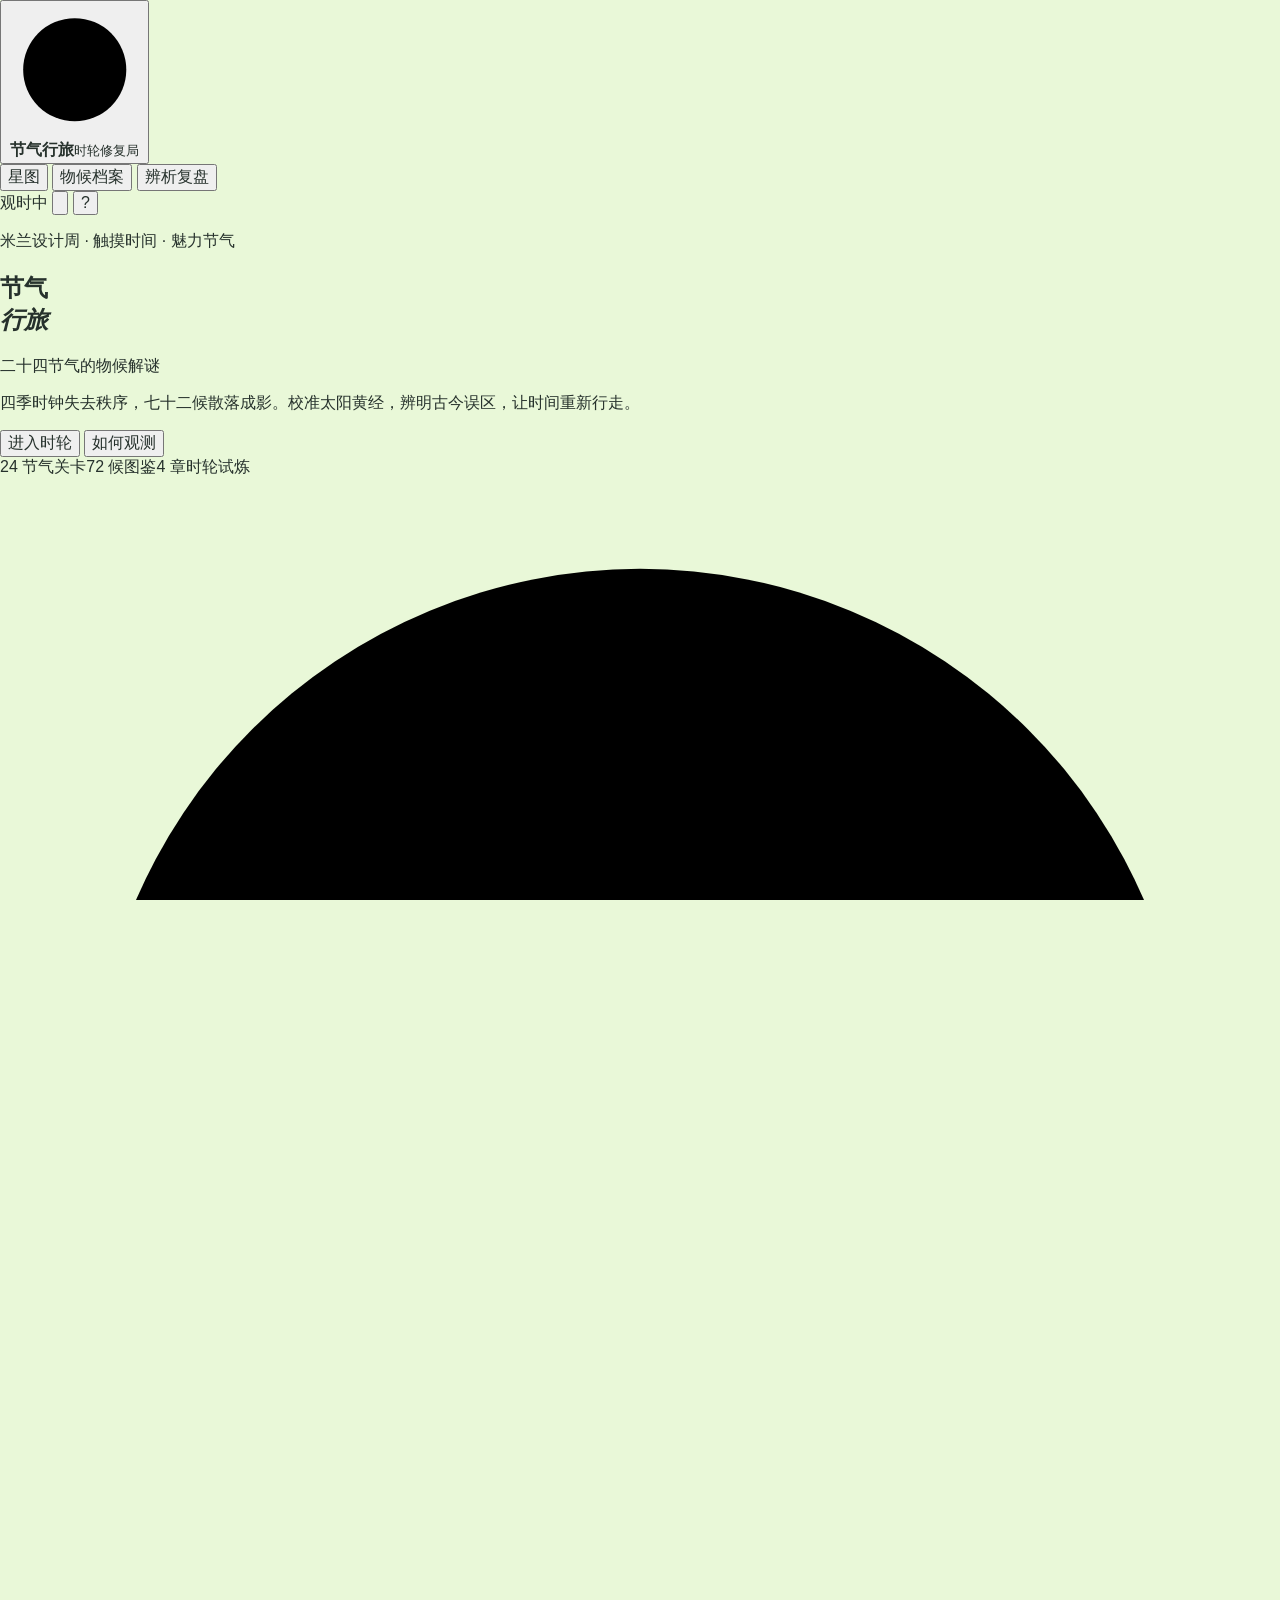
==== commit d56b7e94: "chore: reframe project for Milan Design Week C digital art" ====
--- a/index.html
+++ b/index.html
@@ -3,126 +3,231 @@
 <head>
   <meta charset="utf-8">
   <meta name="viewport" content="width=device-width, initial-scale=1, viewport-fit=cover">
-  <meta name="theme-color" content="#dff5e4">
-  <meta name="description" content="节气行旅：在明亮的四季地图中行走，完成24个与节气习俗相关的小游戏。米兰设计周触摸时间·魅力节气C类数字艺术。">
-  <title>节气行旅 · 四季习俗小游戏</title>
-  <link rel="icon" href="data:image/svg+xml,%3Csvg xmlns='http://www.w3.org/2000/svg' viewBox='0 0 64 64'%3E%3Crect width='64' height='64' rx='15' fill='%23fff8df'/%3E%3Ccircle cx='32' cy='32' r='23' fill='%238bd36f'/%3E%3Ccircle cx='32' cy='32' r='10' fill='%23ef9aa8'/%3E%3Cpath d='M32 7v8M32 49v8M7 32h8M49 32h8' stroke='%2324542f' stroke-width='2'/%3E%3C/svg%3E">
+  <meta name="theme-color" content="#08131f">
+  <meta name="description" content="米兰设计周「触摸时间·魅力节气」C类数字艺术：数字游戏《节气行旅：二十四节气的物候解谜》。">
+  <title>节气行旅 · 二十四节气的物候解谜</title>
+  <link rel="icon" href="data:image/svg+xml,%3Csvg xmlns='http://www.w3.org/2000/svg' viewBox='0 0 64 64'%3E%3Crect width='64' height='64' rx='14' fill='%2308131f'/%3E%3Ccircle cx='32' cy='32' r='21' fill='none' stroke='%23d8b56b' stroke-width='2'/%3E%3Ccircle cx='32' cy='32' r='8' fill='%23bb4a38'/%3E%3Cpath d='M32 5v9M32 50v9M5 32h9M50 32h9' stroke='%23d8b56b' stroke-width='2'/%3E%3C/svg%3E">
   <link rel="stylesheet" href="css/styles.css">
   <script src="js/data.js" defer></script>
+  <script src="js/astro.js" defer></script>
   <script src="js/game.js" defer></script>
 </head>
 <body>
-  <div class="game-shell season-spring" id="gameShell">
-    <canvas id="gameCanvas" aria-label="四季节气探索地图"></canvas>
-
-    <header class="game-hud" id="gameHud" hidden>
-      <button class="hud-brand" id="menuBtn" aria-label="返回主菜单">
-        <span class="hud-brand__mark">时</span>
-        <span><strong>节气行旅</strong><small>四季习俗卷</small></span>
+  <div class="ambient" aria-hidden="true">
+    <div class="ambient__glow ambient__glow--one"></div>
+    <div class="ambient__glow ambient__glow--two"></div>
+    <div class="ambient__grid"></div>
+    <div class="ambient__stars" id="ambientStars"></div>
+  </div>
+
+  <div class="app-shell" id="appShell">
+    <header class="topbar">
+      <button class="brand" id="brandHome" aria-label="返回游戏首页">
+        <span class="brand__mark" aria-hidden="true">
+          <svg viewBox="0 0 44 44"><circle cx="22" cy="22" r="17"/><circle cx="22" cy="22" r="7"/><path d="M22 1v8M22 35v8M1 22h8M35 22h8"/></svg>
+        </span>
+        <span class="brand__text"><strong>节气行旅</strong><small>时轮修复局</small></span>
       </button>
-      <nav class="season-tabs" id="seasonTabs" aria-label="选择季节"></nav>
-      <div class="hud-status">
-        <span class="hud-pill"><b id="stationCount">0 / 6</b><small>本节气</small></span>
-        <span class="hud-pill hud-pill--stars"><b id="starCount">★ 0</b><small>行旅星</small></span>
-        <button class="hud-icon" id="soundBtn" aria-label="切换声音" aria-pressed="true">
+      <nav class="topnav" aria-label="主要导航">
+        <button class="nav-btn" data-nav="map">星图</button>
+        <button class="nav-btn" data-nav="codex">物候档案</button>
+        <button class="nav-btn" data-nav="review">辨析复盘</button>
+      </nav>
+      <div class="topbar__tools">
+        <span class="live-chip" id="liveChip" title="按当前时间近似计算">
+          <span class="live-chip__dot"></span><span id="liveTerm">观时中</span>
+        </span>
+        <button class="icon-btn" id="soundBtn" aria-label="切换声音" title="声音">
           <svg viewBox="0 0 24 24" aria-hidden="true"><path d="M4 9v6h4l5 4V5L8 9H4z"/><path class="sound-wave" d="M16 8c1.4 1.1 2 2.4 2 4s-.6 2.9-2 4M19 5c2.3 1.9 3.4 4.2 3.4 7S21.3 17.1 19 19"/></svg>
         </button>
+        <button class="icon-btn" id="helpBtn" aria-label="查看玩法说明" title="玩法说明">?</button>
       </div>
     </header>
 
-    <div class="weather-chip" id="weatherChip" hidden><span class="weather-chip__dot"></span><span id="weatherLabel"></span></div>
-    <div class="world-help" id="worldHelp" hidden><kbd>WASD</kbd><span>移动</span><kbd>E</kbd><span>互动</span></div>
-    <button type="button" class="interaction-prompt" id="interactionPrompt" hidden aria-label="与附近目标互动">
-      <span class="interaction-prompt__key">E</span>
-      <span><small id="promptLabel">靠近节气碑</small><strong id="nearStationName">进入小游戏</strong></span>
-    </button>
-
-    <div class="touch-controls" id="touchControls" hidden>
-      <div class="joystick" id="joystick" aria-label="虚拟摇杆">
-        <div class="joystick__stick" id="joystickStick"></div>
-      </div>
-      <button class="action-button" id="actionBtn" aria-label="互动">行</button>
+    <main class="main-shell" id="mainShell">
+      <section class="screen screen--home is-active" id="screen-home" aria-labelledby="homeTitle">
+        <div class="home-grid">
+          <div class="home-copy">
+            <p class="eyebrow"><span></span>米兰设计周 · 触摸时间 · 魅力节气</p>
+            <h1 id="homeTitle">节气<br><em>行旅</em></h1>
+            <p class="home-title-sub">二十四节气的物候解谜</p>
+            <p class="home-lead">四季时钟失去秩序，七十二候散落成影。校准太阳黄经，辨明古今误区，让时间重新行走。</p>
+            <div class="home-actions">
+              <button class="btn btn--primary btn--large" id="startBtn">进入时轮</button>
+              <button class="btn btn--ghost" id="homeHelpBtn">如何观测</button>
+            </div>
+            <div class="home-progress" id="homeProgress" aria-live="polite"></div>
+            <div class="home-features" aria-label="游戏特色">
+              <span>24 节气关卡</span><span>72 候图鉴</span><span>4 章时轮试炼</span>
+            </div>
+          </div>
+
+          <div class="home-instrument" aria-label="装饰性四季黄经仪">
+            <svg class="chronometer" id="homeChronometer" viewBox="0 0 620 620" role="img" aria-label="四季黄经仪">
+              <defs>
+                <radialGradient id="dialGlow" cx="45%" cy="38%" r="65%">
+                  <stop offset="0" stop-color="#d8b56b" stop-opacity=".16"/>
+                  <stop offset=".58" stop-color="#0e2231" stop-opacity=".08"/>
+                  <stop offset="1" stop-color="#06101a" stop-opacity="0"/>
+                </radialGradient>
+                <linearGradient id="sunGradient" x1="0" y1="0" x2="1" y2="1">
+                  <stop offset="0" stop-color="#f2dba3"/>
+                  <stop offset=".55" stop-color="#d8b56b"/>
+                  <stop offset="1" stop-color="#a94737"/>
+                </linearGradient>
+                <filter id="softGlow"><feGaussianBlur stdDeviation="5" result="blur"/><feMerge><feMergeNode in="blur"/><feMergeNode in="SourceGraphic"/></feMerge></filter>
+              </defs>
+              <circle cx="310" cy="310" r="240" fill="url(#dialGlow)"/>
+              <circle class="chrono-ring chrono-ring--outer" cx="310" cy="310" r="266"/>
+              <circle class="chrono-ring chrono-ring--mid" cx="310" cy="310" r="218"/>
+              <circle class="chrono-ring chrono-ring--inner" cx="310" cy="310" r="144"/>
+              <g id="homeDialTicks"></g>
+              <g class="chrono-season-arcs" id="homeSeasonArcs"></g>
+              <g class="chrono-orbit" id="homeOrbitNodes"></g>
+              <g class="chrono-sun" filter="url(#softGlow)">
+                <circle cx="310" cy="310" r="47" fill="url(#sunGradient)"/>
+                <path d="M310 238v22M310 360v22M238 310h22M360 310h22M259 259l16 16M345 345l16 16M361 259l-16 16M275 345l-16 16" stroke="#e7cc8e" stroke-width="2"/>
+                <text x="310" y="316" text-anchor="middle" class="chrono-sun__char">时</text>
+              </g>
+              <path class="chrono-needle" d="M310 326L310 112" />
+              <circle cx="310" cy="310" r="7" class="chrono-pivot"/>
+              <text x="310" y="580" text-anchor="middle" class="chrono-caption">四季有信 · 万物有时</text>
+            </svg>
+            <div class="instrument-label instrument-label--top">太阳视黄经</div>
+            <div class="instrument-label instrument-label--bottom" id="homeLiveReading">计算中</div>
+          </div>
+        </div>
+
+        <div class="home-footer-grid">
+          <article class="brief-card">
+            <span class="brief-card__index">01</span>
+            <h2>观天 · 识候 · 辨误 · 修复</h2>
+            <p>每关不是问答清单，而是一台需要亲手校准的四段式时轮仪器。</p>
+          </article>
+          <article class="brief-card">
+            <span class="brief-card__index">02</span>
+            <h2>七十二候，皆有归处</h2>
+            <p>正确辨认物候后，候牌进入档案。集齐 72 候，完成属于你的时间行旅。</p>
+          </article>
+          <article class="brief-card">
+            <span class="brief-card__index">03</span>
+            <h2>古代观察，现代辨析</h2>
+            <p>不把传统记录当作现代定论，在证据天平上区分天文、气象、生物与文化层。</p>
+          </article>
+        </div>
+      </section>
+
+      <section class="screen screen--map" id="screen-map" aria-labelledby="mapTitle">
+        <div class="map-head">
+          <div>
+            <p class="eyebrow"><span></span>四季时钟 · 章节星图</p>
+            <h2 id="mapTitle">选择待修复的节气节点</h2>
+          </div>
+          <div class="map-stats" id="mapStats"></div>
+        </div>
+        <div class="season-tabs" id="seasonTabs" role="tablist" aria-label="选择章节"></div>
+        <div class="chapter-panel" id="chapterPanel"></div>
+        <div class="trial-panel" id="trialPanel"></div>
+      </section>
+
+      <section class="screen screen--game" id="screen-game" aria-labelledby="gameTitle">
+        <div class="game-head">
+          <button class="back-btn" id="gameBackBtn" aria-label="返回星图">
+            <svg viewBox="0 0 24 24" aria-hidden="true"><path d="M15 5l-7 7 7 7"/></svg><span>星图</span>
+          </button>
+          <div class="game-title-wrap">
+            <p class="game-kicker" id="gameKicker">春章 · 启蛰</p>
+            <h2 id="gameTitle">校准黄经仪</h2>
+          </div>
+          <div class="game-scoreboard" aria-live="polite">
+            <div class="score-item"><span>时轮分</span><strong id="scoreValue">0</strong></div>
+            <div class="score-item"><span>连击</span><strong id="comboValue">×0</strong></div>
+            <div class="score-item score-item--precision"><span>精度</span><strong id="precisionValue">100%</strong></div>
+          </div>
+        </div>
+        <div class="game-layout">
+          <aside class="game-rail" aria-label="关卡进度">
+            <div class="rail-term" id="railTerm"></div>
+            <ol class="phase-list" id="phaseList"></ol>
+            <div class="rail-note" id="railNote">每个操作都会写入本地存档。</div>
+          </aside>
+          <div class="game-stage" id="gamePanel" tabindex="-1"></div>
+        </div>
+      </section>
+
+      <section class="screen screen--codex" id="screen-codex" aria-labelledby="codexTitle">
+        <div class="subpage-head">
+          <button class="back-btn" id="codexBackBtn" aria-label="返回星图">
+            <svg viewBox="0 0 24 24" aria-hidden="true"><path d="M15 5l-7 7 7 7"/></svg><span>星图</span>
+          </button>
+          <div><p class="eyebrow"><span></span>物候档案 · 七十二候</p><h2 id="codexTitle">散落的候牌</h2></div>
+          <div class="codex-count" id="codexCount"></div>
+        </div>
+        <div class="codex-toolbar" id="codexToolbar"></div>
+        <div class="codex-intro" id="codexIntro"></div>
+        <div class="codex-grid" id="codexGrid"></div>
+      </section>
+
+      <section class="screen screen--review" id="screen-review" aria-labelledby="reviewTitle">
+        <div class="subpage-head">
+          <button class="back-btn" id="reviewBackBtn" aria-label="返回星图">
+            <svg viewBox="0 0 24 24" aria-hidden="true"><path d="M15 5l-7 7 7 7"/></svg><span>星图</span>
+          </button>
+          <div><p class="eyebrow"><span></span>证据回廊 · 错题复盘</p><h2 id="reviewTitle">被纠正的判断</h2></div>
+          <button class="btn btn--quiet" id="clearReviewBtn">清空记录</button>
+        </div>
+        <div class="review-summary" id="reviewSummary"></div>
+        <div class="review-list" id="reviewList"></div>
+      </section>
+
+      <section class="screen screen--card" id="screen-card" aria-labelledby="travelCardTitle">
+        <div class="subpage-head">
+          <button class="back-btn" id="cardBackBtn" aria-label="返回首页">
+            <svg viewBox="0 0 24 24" aria-hidden="true"><path d="M15 5l-7 7 7 7"/></svg><span>首页</span>
+          </button>
+          <div><p class="eyebrow"><span></span>通关成果 · 时间行旅</p><h2 id="travelCardTitle">你的行旅卡</h2></div>
+        </div>
+        <div class="travel-card-layout">
+          <div class="travel-canvas-frame"><canvas id="travelCanvas" width="1080" height="1440" aria-label="时间行旅成果卡预览"></canvas></div>
+          <aside class="travel-card-aside">
+            <h3>四季时钟已复原</h3>
+            <p>成果卡记录完成度、总星数、物候收集与四章印记，不包含任何身份信息。</p>
+            <div id="travelStats"></div>
+            <button class="btn btn--primary btn--large" id="downloadCardBtn">保存 PNG 成果卡</button>
+            <button class="btn btn--ghost" id="shareCardBtn">复制作品名</button>
+            <p class="fine-print">PNG 由浏览器 Canvas 在本机生成，不上传任何数据。</p>
+          </aside>
+        </div>
+      </section>
+    </main>
+
+    <footer class="site-foot">
+      <span>触摸时间 · 魅力节气 · C类数字艺术 · 数字游戏作品</span>
+      <span>天文计算为近似演示，正式历算以紫金山天文台等权威历书为准</span>
+    </footer>
+  </div>
+
+  <div class="toast" id="toast" role="status" aria-live="polite"></div>
+
+  <div class="modal" id="modal" aria-hidden="true">
+    <div class="modal__backdrop" data-close-modal></div>
+    <div class="modal__panel" role="dialog" aria-modal="true" aria-labelledby="modalTitle">
+      <button class="modal__close" data-close-modal aria-label="关闭">×</button>
+      <div id="modalContent"></div>
     </div>
-
-    <section class="menu-screen" id="menu" aria-labelledby="mainTitle">
-      <div class="menu-copy">
-        <p class="menu-eyebrow">米兰设计周 · 触摸时间 · 魅力节气 · C类数字艺术</p>
-        <h1 id="mainTitle">节气<br><em>行旅</em></h1>
-        <p class="menu-lead">走进春、夏、秋、冬四张地图，控制小小观察员，在 24 个节气碑前完成与习俗有关的小游戏。</p>
-        <div class="menu-actions">
-          <button class="primary-button" id="startBtn">开始行旅</button>
-          <button class="secondary-button" id="continueBtn" hidden>继续行旅</button>
-        </div>
-        <div class="menu-controls">
-          <span><kbd>WASD</kbd> 移动</span>
-          <span><kbd>E</kbd> / <kbd>空格</kbd> 互动</span>
-          <span>支持触屏摇杆</span>
-        </div>
-        <div class="menu-seasons" id="menuSeasons" aria-label="四季进度"></div>
-        <p class="ai-disclosure">AI 辅助设计：代码、文案与展示版面由 AI 协助生成初稿；学生完成修改、科学核验与验收。AI 不参与游戏运行。</p>
-      </div>
-      <div class="menu-art" aria-hidden="true">
-        <div class="menu-orbit menu-orbit--one"></div>
-        <div class="menu-orbit menu-orbit--two"></div>
-        <div class="menu-season-bloom">
-          <span class="bloom bloom--spring">春</span>
-          <span class="bloom bloom--summer">夏</span>
-          <span class="bloom bloom--autumn">秋</span>
-          <span class="bloom bloom--winter">冬</span>
-          <span class="bloom-core">时</span>
-        </div>
-        <div class="menu-weather menu-weather--rain"></div>
-        <div class="menu-weather menu-weather--leaves"></div>
-        <div class="menu-weather menu-weather--snow"></div>
-      </div>
-    </section>
-
-    <section class="mini-overlay" id="miniOverlay" hidden aria-labelledby="miniTitle">
-      <div class="mini-panel">
-        <header class="mini-head">
-          <div>
-            <p id="miniSeason">春之章</p>
-            <h2 id="miniTitle">节气小游戏</h2>
-            <span id="miniCustom">习俗</span>
-          </div>
-          <button class="mini-close" id="miniClose" aria-label="退出小游戏">×</button>
-        </header>
-        <div class="mini-canvas-wrap">
-          <canvas id="miniCanvas" width="960" height="560" aria-label="节气习俗小游戏画面"></canvas>
-        </div>
-        <footer class="mini-foot">
-          <span id="miniHint"></span>
-          <div class="mini-progress" id="miniProgress"></div>
-          <button class="mini-start" id="miniStartBtn">确定，开始</button>
-        </footer>
-      </div>
-    </section>
-
-    <section class="chapter-overlay" id="chapterOverlay" hidden>
-      <div class="chapter-card">
-        <span class="chapter-seal" id="chapterSeal">春</span>
-        <p id="chapterKicker">春之章 · 雨生</p>
-        <h2 id="chapterTitle">这一季的节气碑都亮了</h2>
-        <div class="chapter-stars" id="chapterStars"></div>
-        <p id="chapterCopy"></p>
-        <div class="chapter-actions">
-          <button class="primary-button" id="nextSeasonBtn">前往下一季</button>
-          <button class="secondary-button" id="staySeasonBtn">继续漫步</button>
-        </div>
-      </div>
-    </section>
-
-    <section class="final-overlay" id="finalOverlay" hidden>
-      <div class="final-card">
-        <p class="menu-eyebrow">四季行旅 · 完整通关</p>
-        <h2>时间重新行走了</h2>
-        <div class="final-score" id="finalScore"></div>
-        <p>你走过了春的细雨、夏的烈日、秋的落叶和冬的雪。二十四节气碑与习俗小游戏已全部点亮。</p>
-        <button class="primary-button" id="replayBtn">再走一遍</button>
-      </div>
-    </section>
-
-    <div class="toast" id="toast" role="status" aria-live="polite"></div>
+  </div>
+
+  <div class="result-overlay" id="resultOverlay" aria-hidden="true">
+    <div class="result-panel" role="dialog" aria-modal="true" aria-labelledby="resultTitle">
+      <div class="result-seal" id="resultSeal">成</div>
+      <p class="eyebrow"><span></span>时轮修复完成</p>
+      <h2 id="resultTitle">节气节点已归位</h2>
+      <div class="result-stars" id="resultStars" aria-label="星级"></div>
+      <div class="result-score" id="resultScore"></div>
+      <p class="result-copy" id="resultCopy"></p>
+      <div class="result-collect" id="resultCollect"></div>
+      <div class="result-actions" id="resultActions"></div>
+    </div>
   </div>
 
   <noscript><div class="noscript">本游戏需要启用 JavaScript 才能运行。</div></noscript>
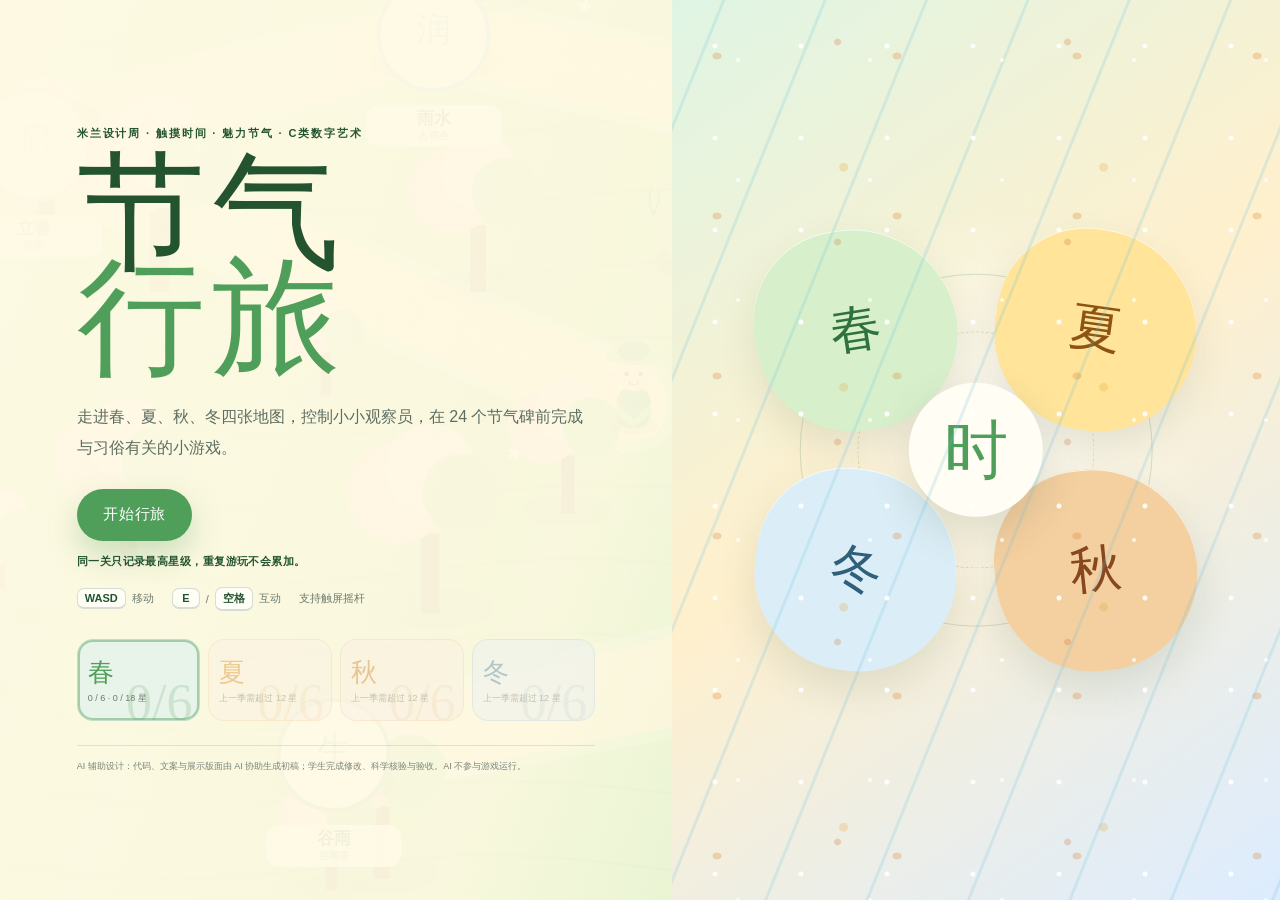
==== commit a60d68e1: "fix: store only per-level best stars" ====
--- a/index.html
+++ b/index.html
@@ -3,231 +3,127 @@
 <head>
   <meta charset="utf-8">
   <meta name="viewport" content="width=device-width, initial-scale=1, viewport-fit=cover">
-  <meta name="theme-color" content="#08131f">
-  <meta name="description" content="米兰设计周「触摸时间·魅力节气」C类数字艺术：数字游戏《节气行旅：二十四节气的物候解谜》。">
-  <title>节气行旅 · 二十四节气的物候解谜</title>
-  <link rel="icon" href="data:image/svg+xml,%3Csvg xmlns='http://www.w3.org/2000/svg' viewBox='0 0 64 64'%3E%3Crect width='64' height='64' rx='14' fill='%2308131f'/%3E%3Ccircle cx='32' cy='32' r='21' fill='none' stroke='%23d8b56b' stroke-width='2'/%3E%3Ccircle cx='32' cy='32' r='8' fill='%23bb4a38'/%3E%3Cpath d='M32 5v9M32 50v9M5 32h9M50 32h9' stroke='%23d8b56b' stroke-width='2'/%3E%3C/svg%3E">
+  <meta name="theme-color" content="#dff5e4">
+  <meta name="description" content="节气行旅：在明亮的四季地图中行走，完成24个与节气习俗相关的小游戏。米兰设计周触摸时间·魅力节气C类数字艺术。">
+  <title>节气行旅 · 四季习俗小游戏</title>
+  <link rel="icon" href="data:image/svg+xml,%3Csvg xmlns='http://www.w3.org/2000/svg' viewBox='0 0 64 64'%3E%3Crect width='64' height='64' rx='15' fill='%23fff8df'/%3E%3Ccircle cx='32' cy='32' r='23' fill='%238bd36f'/%3E%3Ccircle cx='32' cy='32' r='10' fill='%23ef9aa8'/%3E%3Cpath d='M32 7v8M32 49v8M7 32h8M49 32h8' stroke='%2324542f' stroke-width='2'/%3E%3C/svg%3E">
   <link rel="stylesheet" href="css/styles.css">
   <script src="js/data.js" defer></script>
-  <script src="js/astro.js" defer></script>
   <script src="js/game.js" defer></script>
 </head>
 <body>
-  <div class="ambient" aria-hidden="true">
-    <div class="ambient__glow ambient__glow--one"></div>
-    <div class="ambient__glow ambient__glow--two"></div>
-    <div class="ambient__grid"></div>
-    <div class="ambient__stars" id="ambientStars"></div>
-  </div>
+  <div class="game-shell season-spring" id="gameShell">
+    <canvas id="gameCanvas" aria-label="四季节气探索地图"></canvas>
 
-  <div class="app-shell" id="appShell">
-    <header class="topbar">
-      <button class="brand" id="brandHome" aria-label="返回游戏首页">
-        <span class="brand__mark" aria-hidden="true">
-          <svg viewBox="0 0 44 44"><circle cx="22" cy="22" r="17"/><circle cx="22" cy="22" r="7"/><path d="M22 1v8M22 35v8M1 22h8M35 22h8"/></svg>
-        </span>
-        <span class="brand__text"><strong>节气行旅</strong><small>时轮修复局</small></span>
+    <header class="game-hud" id="gameHud" hidden>
+      <button class="hud-brand" id="menuBtn" aria-label="返回主菜单">
+        <span class="hud-brand__mark">时</span>
+        <span><strong>节气行旅</strong><small>四季习俗卷</small></span>
       </button>
-      <nav class="topnav" aria-label="主要导航">
-        <button class="nav-btn" data-nav="map">星图</button>
-        <button class="nav-btn" data-nav="codex">物候档案</button>
-        <button class="nav-btn" data-nav="review">辨析复盘</button>
-      </nav>
-      <div class="topbar__tools">
-        <span class="live-chip" id="liveChip" title="按当前时间近似计算">
-          <span class="live-chip__dot"></span><span id="liveTerm">观时中</span>
-        </span>
-        <button class="icon-btn" id="soundBtn" aria-label="切换声音" title="声音">
+      <nav class="season-tabs" id="seasonTabs" aria-label="选择季节"></nav>
+      <div class="hud-status">
+        <span class="hud-pill"><b id="stationCount">0 / 6</b><small>本节气</small></span>
+        <span class="hud-pill hud-pill--stars"><b id="starCount">★ 0</b><small>行旅星</small></span>
+        <button class="hud-icon" id="soundBtn" aria-label="切换声音" aria-pressed="true">
           <svg viewBox="0 0 24 24" aria-hidden="true"><path d="M4 9v6h4l5 4V5L8 9H4z"/><path class="sound-wave" d="M16 8c1.4 1.1 2 2.4 2 4s-.6 2.9-2 4M19 5c2.3 1.9 3.4 4.2 3.4 7S21.3 17.1 19 19"/></svg>
         </button>
-        <button class="icon-btn" id="helpBtn" aria-label="查看玩法说明" title="玩法说明">?</button>
       </div>
     </header>
 
-    <main class="main-shell" id="mainShell">
-      <section class="screen screen--home is-active" id="screen-home" aria-labelledby="homeTitle">
-        <div class="home-grid">
-          <div class="home-copy">
-            <p class="eyebrow"><span></span>米兰设计周 · 触摸时间 · 魅力节气</p>
-            <h1 id="homeTitle">节气<br><em>行旅</em></h1>
-            <p class="home-title-sub">二十四节气的物候解谜</p>
-            <p class="home-lead">四季时钟失去秩序，七十二候散落成影。校准太阳黄经，辨明古今误区，让时间重新行走。</p>
-            <div class="home-actions">
-              <button class="btn btn--primary btn--large" id="startBtn">进入时轮</button>
-              <button class="btn btn--ghost" id="homeHelpBtn">如何观测</button>
-            </div>
-            <div class="home-progress" id="homeProgress" aria-live="polite"></div>
-            <div class="home-features" aria-label="游戏特色">
-              <span>24 节气关卡</span><span>72 候图鉴</span><span>4 章时轮试炼</span>
-            </div>
+    <div class="weather-chip" id="weatherChip" hidden><span class="weather-chip__dot"></span><span id="weatherLabel"></span></div>
+    <div class="world-help" id="worldHelp" hidden><kbd>WASD</kbd><span>移动</span><kbd>E</kbd><span>互动</span></div>
+    <button type="button" class="interaction-prompt" id="interactionPrompt" hidden aria-label="与附近目标互动">
+      <span class="interaction-prompt__key">E</span>
+      <span><small id="promptLabel">靠近节气碑</small><strong id="nearStationName">进入小游戏</strong></span>
+    </button>
+
+    <div class="touch-controls" id="touchControls" hidden>
+      <div class="joystick" id="joystick" aria-label="虚拟摇杆">
+        <div class="joystick__stick" id="joystickStick"></div>
+      </div>
+      <button class="action-button" id="actionBtn" aria-label="互动">行</button>
+    </div>
+
+    <section class="menu-screen" id="menu" aria-labelledby="mainTitle">
+      <div class="menu-copy">
+        <p class="menu-eyebrow">米兰设计周 · 触摸时间 · 魅力节气 · C类数字艺术</p>
+        <h1 id="mainTitle">节气<br><em>行旅</em></h1>
+        <p class="menu-lead">走进春、夏、秋、冬四张地图，控制小小观察员，在 24 个节气碑前完成与习俗有关的小游戏。</p>
+        <div class="menu-actions">
+          <button class="primary-button" id="startBtn">开始行旅</button>
+          <button class="secondary-button" id="resetBtn" hidden>清空进度</button>
+        </div>
+        <p class="score-rule">同一关只记录最高星级，重复游玩不会累加。</p>
+        <div class="menu-controls">
+          <span><kbd>WASD</kbd> 移动</span>
+          <span><kbd>E</kbd> / <kbd>空格</kbd> 互动</span>
+          <span>支持触屏摇杆</span>
+        </div>
+        <div class="menu-seasons" id="menuSeasons" aria-label="四季进度"></div>
+        <p class="ai-disclosure">AI 辅助设计：代码、文案与展示版面由 AI 协助生成初稿；学生完成修改、科学核验与验收。AI 不参与游戏运行。</p>
+      </div>
+      <div class="menu-art" aria-hidden="true">
+        <div class="menu-orbit menu-orbit--one"></div>
+        <div class="menu-orbit menu-orbit--two"></div>
+        <div class="menu-season-bloom">
+          <span class="bloom bloom--spring">春</span>
+          <span class="bloom bloom--summer">夏</span>
+          <span class="bloom bloom--autumn">秋</span>
+          <span class="bloom bloom--winter">冬</span>
+          <span class="bloom-core">时</span>
+        </div>
+        <div class="menu-weather menu-weather--rain"></div>
+        <div class="menu-weather menu-weather--leaves"></div>
+        <div class="menu-weather menu-weather--snow"></div>
+      </div>
+    </section>
+
+    <section class="mini-overlay" id="miniOverlay" hidden aria-labelledby="miniTitle">
+      <div class="mini-panel">
+        <header class="mini-head">
+          <div>
+            <p id="miniSeason">春之章</p>
+            <h2 id="miniTitle">节气小游戏</h2>
+            <span id="miniCustom">习俗</span>
           </div>
+          <button class="mini-close" id="miniClose" aria-label="退出小游戏">×</button>
+        </header>
+        <div class="mini-canvas-wrap">
+          <canvas id="miniCanvas" width="960" height="560" aria-label="节气习俗小游戏画面"></canvas>
+        </div>
+        <footer class="mini-foot">
+          <span id="miniHint"></span>
+          <div class="mini-progress" id="miniProgress"></div>
+          <button class="mini-start" id="miniStartBtn">确定，开始</button>
+        </footer>
+      </div>
+    </section>
 
-          <div class="home-instrument" aria-label="装饰性四季黄经仪">
-            <svg class="chronometer" id="homeChronometer" viewBox="0 0 620 620" role="img" aria-label="四季黄经仪">
-              <defs>
-                <radialGradient id="dialGlow" cx="45%" cy="38%" r="65%">
-                  <stop offset="0" stop-color="#d8b56b" stop-opacity=".16"/>
-                  <stop offset=".58" stop-color="#0e2231" stop-opacity=".08"/>
-                  <stop offset="1" stop-color="#06101a" stop-opacity="0"/>
-                </radialGradient>
-                <linearGradient id="sunGradient" x1="0" y1="0" x2="1" y2="1">
-                  <stop offset="0" stop-color="#f2dba3"/>
-                  <stop offset=".55" stop-color="#d8b56b"/>
-                  <stop offset="1" stop-color="#a94737"/>
-                </linearGradient>
-                <filter id="softGlow"><feGaussianBlur stdDeviation="5" result="blur"/><feMerge><feMergeNode in="blur"/><feMergeNode in="SourceGraphic"/></feMerge></filter>
-              </defs>
-              <circle cx="310" cy="310" r="240" fill="url(#dialGlow)"/>
-              <circle class="chrono-ring chrono-ring--outer" cx="310" cy="310" r="266"/>
-              <circle class="chrono-ring chrono-ring--mid" cx="310" cy="310" r="218"/>
-              <circle class="chrono-ring chrono-ring--inner" cx="310" cy="310" r="144"/>
-              <g id="homeDialTicks"></g>
-              <g class="chrono-season-arcs" id="homeSeasonArcs"></g>
-              <g class="chrono-orbit" id="homeOrbitNodes"></g>
-              <g class="chrono-sun" filter="url(#softGlow)">
-                <circle cx="310" cy="310" r="47" fill="url(#sunGradient)"/>
-                <path d="M310 238v22M310 360v22M238 310h22M360 310h22M259 259l16 16M345 345l16 16M361 259l-16 16M275 345l-16 16" stroke="#e7cc8e" stroke-width="2"/>
-                <text x="310" y="316" text-anchor="middle" class="chrono-sun__char">时</text>
-              </g>
-              <path class="chrono-needle" d="M310 326L310 112" />
-              <circle cx="310" cy="310" r="7" class="chrono-pivot"/>
-              <text x="310" y="580" text-anchor="middle" class="chrono-caption">四季有信 · 万物有时</text>
-            </svg>
-            <div class="instrument-label instrument-label--top">太阳视黄经</div>
-            <div class="instrument-label instrument-label--bottom" id="homeLiveReading">计算中</div>
-          </div>
+    <section class="chapter-overlay" id="chapterOverlay" hidden>
+      <div class="chapter-card">
+        <span class="chapter-seal" id="chapterSeal">春</span>
+        <p id="chapterKicker">春之章 · 雨生</p>
+        <h2 id="chapterTitle">这一季的节气碑都亮了</h2>
+        <div class="chapter-stars" id="chapterStars"></div>
+        <p id="chapterCopy"></p>
+        <div class="chapter-actions">
+          <button class="primary-button" id="nextSeasonBtn">前往下一季</button>
+          <button class="secondary-button" id="staySeasonBtn">继续漫步</button>
         </div>
+      </div>
+    </section>
 
-        <div class="home-footer-grid">
-          <article class="brief-card">
-            <span class="brief-card__index">01</span>
-            <h2>观天 · 识候 · 辨误 · 修复</h2>
-            <p>每关不是问答清单，而是一台需要亲手校准的四段式时轮仪器。</p>
-          </article>
-          <article class="brief-card">
-            <span class="brief-card__index">02</span>
-            <h2>七十二候，皆有归处</h2>
-            <p>正确辨认物候后，候牌进入档案。集齐 72 候，完成属于你的时间行旅。</p>
-          </article>
-          <article class="brief-card">
-            <span class="brief-card__index">03</span>
-            <h2>古代观察，现代辨析</h2>
-            <p>不把传统记录当作现代定论，在证据天平上区分天文、气象、生物与文化层。</p>
-          </article>
-        </div>
-      </section>
+    <section class="final-overlay" id="finalOverlay" hidden>
+      <div class="final-card">
+        <p class="menu-eyebrow">四季行旅 · 完整通关</p>
+        <h2>时间重新行走了</h2>
+        <div class="final-score" id="finalScore"></div>
+        <p>你走过了春的细雨、夏的烈日、秋的落叶和冬的雪。二十四节气碑与习俗小游戏已全部点亮。</p>
+        <button class="primary-button" id="replayBtn">再走一遍</button>
+      </div>
+    </section>
 
-      <section class="screen screen--map" id="screen-map" aria-labelledby="mapTitle">
-        <div class="map-head">
-          <div>
-            <p class="eyebrow"><span></span>四季时钟 · 章节星图</p>
-            <h2 id="mapTitle">选择待修复的节气节点</h2>
-          </div>
-          <div class="map-stats" id="mapStats"></div>
-        </div>
-        <div class="season-tabs" id="seasonTabs" role="tablist" aria-label="选择章节"></div>
-        <div class="chapter-panel" id="chapterPanel"></div>
-        <div class="trial-panel" id="trialPanel"></div>
-      </section>
-
-      <section class="screen screen--game" id="screen-game" aria-labelledby="gameTitle">
-        <div class="game-head">
-          <button class="back-btn" id="gameBackBtn" aria-label="返回星图">
-            <svg viewBox="0 0 24 24" aria-hidden="true"><path d="M15 5l-7 7 7 7"/></svg><span>星图</span>
-          </button>
-          <div class="game-title-wrap">
-            <p class="game-kicker" id="gameKicker">春章 · 启蛰</p>
-            <h2 id="gameTitle">校准黄经仪</h2>
-          </div>
-          <div class="game-scoreboard" aria-live="polite">
-            <div class="score-item"><span>时轮分</span><strong id="scoreValue">0</strong></div>
-            <div class="score-item"><span>连击</span><strong id="comboValue">×0</strong></div>
-            <div class="score-item score-item--precision"><span>精度</span><strong id="precisionValue">100%</strong></div>
-          </div>
-        </div>
-        <div class="game-layout">
-          <aside class="game-rail" aria-label="关卡进度">
-            <div class="rail-term" id="railTerm"></div>
-            <ol class="phase-list" id="phaseList"></ol>
-            <div class="rail-note" id="railNote">每个操作都会写入本地存档。</div>
-          </aside>
-          <div class="game-stage" id="gamePanel" tabindex="-1"></div>
-        </div>
-      </section>
-
-      <section class="screen screen--codex" id="screen-codex" aria-labelledby="codexTitle">
-        <div class="subpage-head">
-          <button class="back-btn" id="codexBackBtn" aria-label="返回星图">
-            <svg viewBox="0 0 24 24" aria-hidden="true"><path d="M15 5l-7 7 7 7"/></svg><span>星图</span>
-          </button>
-          <div><p class="eyebrow"><span></span>物候档案 · 七十二候</p><h2 id="codexTitle">散落的候牌</h2></div>
-          <div class="codex-count" id="codexCount"></div>
-        </div>
-        <div class="codex-toolbar" id="codexToolbar"></div>
-        <div class="codex-intro" id="codexIntro"></div>
-        <div class="codex-grid" id="codexGrid"></div>
-      </section>
-
-      <section class="screen screen--review" id="screen-review" aria-labelledby="reviewTitle">
-        <div class="subpage-head">
-          <button class="back-btn" id="reviewBackBtn" aria-label="返回星图">
-            <svg viewBox="0 0 24 24" aria-hidden="true"><path d="M15 5l-7 7 7 7"/></svg><span>星图</span>
-          </button>
-          <div><p class="eyebrow"><span></span>证据回廊 · 错题复盘</p><h2 id="reviewTitle">被纠正的判断</h2></div>
-          <button class="btn btn--quiet" id="clearReviewBtn">清空记录</button>
-        </div>
-        <div class="review-summary" id="reviewSummary"></div>
-        <div class="review-list" id="reviewList"></div>
-      </section>
-
-      <section class="screen screen--card" id="screen-card" aria-labelledby="travelCardTitle">
-        <div class="subpage-head">
-          <button class="back-btn" id="cardBackBtn" aria-label="返回首页">
-            <svg viewBox="0 0 24 24" aria-hidden="true"><path d="M15 5l-7 7 7 7"/></svg><span>首页</span>
-          </button>
-          <div><p class="eyebrow"><span></span>通关成果 · 时间行旅</p><h2 id="travelCardTitle">你的行旅卡</h2></div>
-        </div>
-        <div class="travel-card-layout">
-          <div class="travel-canvas-frame"><canvas id="travelCanvas" width="1080" height="1440" aria-label="时间行旅成果卡预览"></canvas></div>
-          <aside class="travel-card-aside">
-            <h3>四季时钟已复原</h3>
-            <p>成果卡记录完成度、总星数、物候收集与四章印记，不包含任何身份信息。</p>
-            <div id="travelStats"></div>
-            <button class="btn btn--primary btn--large" id="downloadCardBtn">保存 PNG 成果卡</button>
-            <button class="btn btn--ghost" id="shareCardBtn">复制作品名</button>
-            <p class="fine-print">PNG 由浏览器 Canvas 在本机生成，不上传任何数据。</p>
-          </aside>
-        </div>
-      </section>
-    </main>
-
-    <footer class="site-foot">
-      <span>触摸时间 · 魅力节气 · C类数字艺术 · 数字游戏作品</span>
-      <span>天文计算为近似演示，正式历算以紫金山天文台等权威历书为准</span>
-    </footer>
-  </div>
-
-  <div class="toast" id="toast" role="status" aria-live="polite"></div>
-
-  <div class="modal" id="modal" aria-hidden="true">
-    <div class="modal__backdrop" data-close-modal></div>
-    <div class="modal__panel" role="dialog" aria-modal="true" aria-labelledby="modalTitle">
-      <button class="modal__close" data-close-modal aria-label="关闭">×</button>
-      <div id="modalContent"></div>
-    </div>
-  </div>
-
-  <div class="result-overlay" id="resultOverlay" aria-hidden="true">
-    <div class="result-panel" role="dialog" aria-modal="true" aria-labelledby="resultTitle">
-      <div class="result-seal" id="resultSeal">成</div>
-      <p class="eyebrow"><span></span>时轮修复完成</p>
-      <h2 id="resultTitle">节气节点已归位</h2>
-      <div class="result-stars" id="resultStars" aria-label="星级"></div>
-      <div class="result-score" id="resultScore"></div>
-      <p class="result-copy" id="resultCopy"></p>
-      <div class="result-collect" id="resultCollect"></div>
-      <div class="result-actions" id="resultActions"></div>
-    </div>
+    <div class="toast" id="toast" role="status" aria-live="polite"></div>
   </div>
 
   <noscript><div class="noscript">本游戏需要启用 JavaScript 才能运行。</div></noscript>
--- a/css/styles.css
+++ b/css/styles.css
@@ -122,6 +122,7 @@
 .primary-button:hover { transform: translateY(-2px); box-shadow: 0 17px 34px color-mix(in srgb, var(--season) 35%, transparent); }
 .secondary-button { border: 1px solid color-mix(in srgb, var(--season) 28%, #fff); background: rgba(255,255,255,.62); color: var(--season-ink); }
 .secondary-button:hover { transform: translateY(-2px); background: #fff; }
+.score-rule { margin: 13px 0 0; color: var(--season-ink); font-size: 11px; font-weight: 700; letter-spacing: .04em; }
 .menu-controls { display: flex; flex-wrap: wrap; gap: 10px 18px; margin-top: 18px; color: #6d7b70; font-size: 11px; }
 .menu-controls span { display: inline-flex; align-items: center; gap: 6px; }
 .menu-seasons { display: grid; grid-template-columns: repeat(4, minmax(0, 1fr)); gap: 8px; max-width: 590px; margin-top: 28px; }
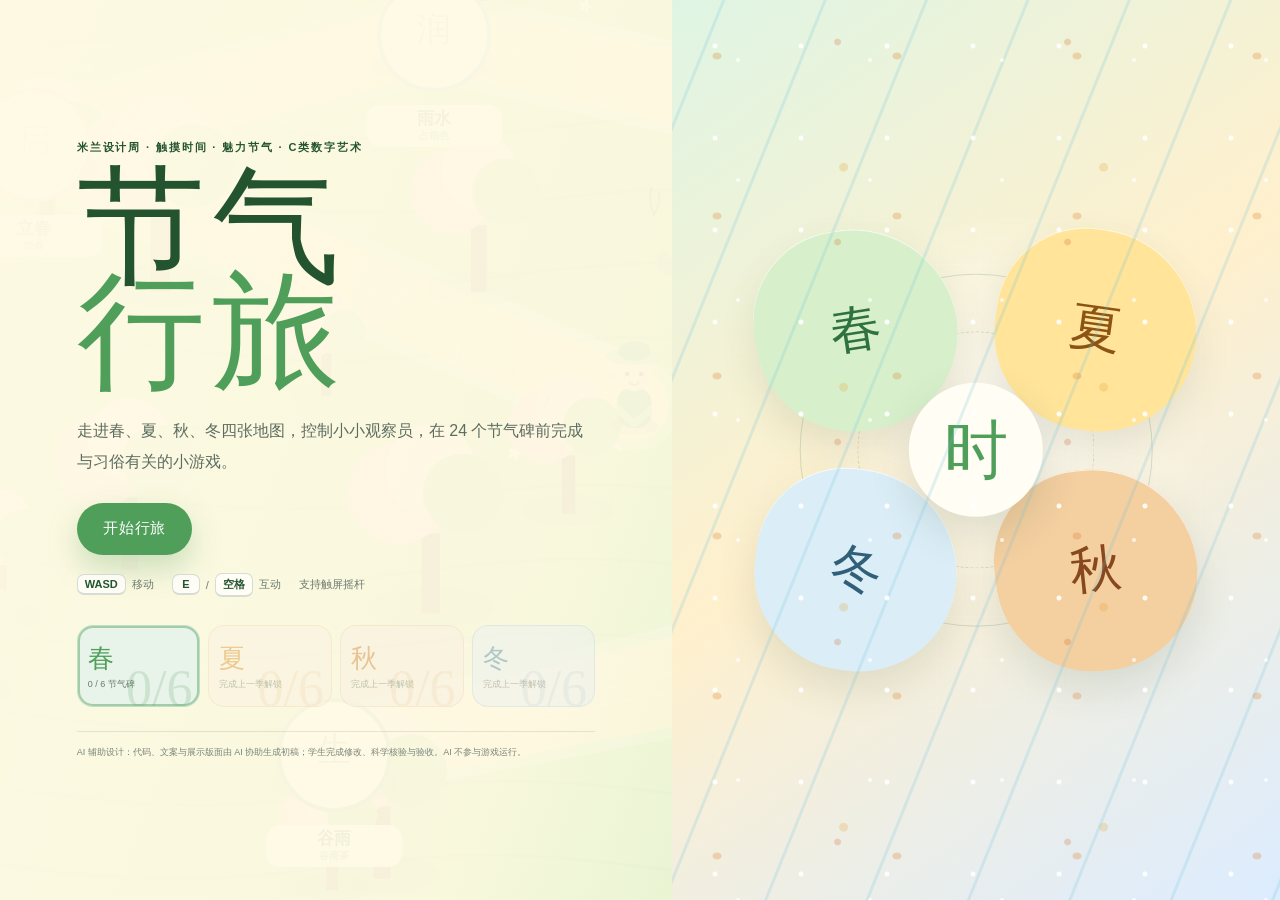
==== commit 89f72712: "feat: rebuild as four-season exploration game with custom minigames" ====
--- a/index.html
+++ b/index.html
@@ -32,10 +32,10 @@
 
     <div class="weather-chip" id="weatherChip" hidden><span class="weather-chip__dot"></span><span id="weatherLabel"></span></div>
     <div class="world-help" id="worldHelp" hidden><kbd>WASD</kbd><span>移动</span><kbd>E</kbd><span>互动</span></div>
-    <button type="button" class="interaction-prompt" id="interactionPrompt" hidden aria-label="与附近目标互动">
+    <div class="interaction-prompt" id="interactionPrompt" hidden>
       <span class="interaction-prompt__key">E</span>
-      <span><small id="promptLabel">靠近节气碑</small><strong id="nearStationName">进入小游戏</strong></span>
-    </button>
+      <span><small>靠近节气碑</small><strong id="nearStationName">进入小游戏</strong></span>
+    </div>
 
     <div class="touch-controls" id="touchControls" hidden>
       <div class="joystick" id="joystick" aria-label="虚拟摇杆">
@@ -51,9 +51,8 @@
         <p class="menu-lead">走进春、夏、秋、冬四张地图，控制小小观察员，在 24 个节气碑前完成与习俗有关的小游戏。</p>
         <div class="menu-actions">
           <button class="primary-button" id="startBtn">开始行旅</button>
-          <button class="secondary-button" id="resetBtn" hidden>清空进度</button>
+          <button class="secondary-button" id="continueBtn" hidden>继续行旅</button>
         </div>
-        <p class="score-rule">同一关只记录最高星级，重复游玩不会累加。</p>
         <div class="menu-controls">
           <span><kbd>WASD</kbd> 移动</span>
           <span><kbd>E</kbd> / <kbd>空格</kbd> 互动</span>
@@ -94,7 +93,6 @@
         <footer class="mini-foot">
           <span id="miniHint"></span>
           <div class="mini-progress" id="miniProgress"></div>
-          <button class="mini-start" id="miniStartBtn">确定，开始</button>
         </footer>
       </div>
     </section>
--- a/css/styles.css
+++ b/css/styles.css
@@ -93,9 +93,8 @@
 .weather-chip { position: absolute; top: 98px; left: max(18px, 3vw); z-index: 19; display: inline-flex; align-items: center; gap: 8px; padding: 7px 12px; border-radius: 999px; background: rgba(255,255,255,.68); color: var(--season-ink); box-shadow: 0 6px 18px rgba(48,68,51,.1); font-size: 11px; backdrop-filter: blur(10px); }
 .weather-chip__dot { width: 7px; height: 7px; border-radius: 50%; background: var(--season); box-shadow: 0 0 0 4px var(--season-pale); }
 .world-help { position: absolute; left: max(18px, 3vw); bottom: calc(22px + var(--safe-bottom)); z-index: 14; display: flex; align-items: center; gap: 7px; padding: 8px 12px; border-radius: 999px; background: rgba(255,255,255,.7); color: var(--soft); font-size: 11px; box-shadow: 0 7px 20px rgba(48,68,51,.1); backdrop-filter: blur(10px); }
-.interaction-prompt { border: 0; cursor: pointer; text-align: left; font: inherit; color: inherit; position: absolute; left: 50%; bottom: calc(32px + var(--safe-bottom)); z-index: 18; min-width: 230px; display: flex; align-items: center; gap: 11px; padding: 10px 16px 10px 10px; border: 1px solid rgba(255,255,255,.9); border-radius: 18px; background: rgba(255,253,244,.92); box-shadow: 0 16px 42px rgba(48,68,51,.2); transform: translateX(-50%); animation: prompt-in .25s ease both; }
-.interaction-prompt:hover .interaction-prompt__key, .interaction-prompt:focus-visible .interaction-prompt__key { transform: scale(1.07); }
-.interaction-prompt__key { transition: transform .16s ease; width: 37px; height: 37px; display: grid; place-items: center; border-radius: 12px; background: var(--season); color: #fff; font-family: var(--font-display); font-size: 17px; box-shadow: 0 5px 14px color-mix(in srgb, var(--season) 28%, transparent); }
+.interaction-prompt { position: absolute; left: 50%; bottom: calc(32px + var(--safe-bottom)); z-index: 18; min-width: 230px; display: flex; align-items: center; gap: 11px; padding: 10px 16px 10px 10px; border: 1px solid rgba(255,255,255,.9); border-radius: 18px; background: rgba(255,253,244,.92); box-shadow: 0 16px 42px rgba(48,68,51,.2); transform: translateX(-50%); animation: prompt-in .25s ease both; }
+.interaction-prompt__key { width: 37px; height: 37px; display: grid; place-items: center; border-radius: 12px; background: var(--season); color: #fff; font-family: var(--font-display); font-size: 17px; box-shadow: 0 5px 14px color-mix(in srgb, var(--season) 28%, transparent); }
 .interaction-prompt small { display: block; color: var(--soft); font-size: 9px; }
 .interaction-prompt strong { display: block; color: var(--season-ink); font-size: 13px; }
 @keyframes prompt-in { from { opacity: 0; transform: translate(-50%, 8px); } to { opacity: 1; transform: translate(-50%, 0); } }
@@ -122,7 +121,6 @@
 .primary-button:hover { transform: translateY(-2px); box-shadow: 0 17px 34px color-mix(in srgb, var(--season) 35%, transparent); }
 .secondary-button { border: 1px solid color-mix(in srgb, var(--season) 28%, #fff); background: rgba(255,255,255,.62); color: var(--season-ink); }
 .secondary-button:hover { transform: translateY(-2px); background: #fff; }
-.score-rule { margin: 13px 0 0; color: var(--season-ink); font-size: 11px; font-weight: 700; letter-spacing: .04em; }
 .menu-controls { display: flex; flex-wrap: wrap; gap: 10px 18px; margin-top: 18px; color: #6d7b70; font-size: 11px; }
 .menu-controls span { display: inline-flex; align-items: center; gap: 6px; }
 .menu-seasons { display: grid; grid-template-columns: repeat(4, minmax(0, 1fr)); gap: 8px; max-width: 590px; margin-top: 28px; }
@@ -245,6 +243,3 @@
   .season-tabs::-webkit-scrollbar { display: none; }
   .season-tab small { display: none; }
 }
-.mini-start { min-height: 44px; padding: 9px 20px; border: 0; border-radius: 999px; background: var(--season); color: #fff; font-size: 13px; font-weight: 700; letter-spacing: .08em; cursor: pointer; box-shadow: 0 9px 22px color-mix(in srgb, var(--season) 26%, transparent); }
-.mini-start:hover { transform: translateY(-1px); filter: brightness(1.03); }
-@media (max-width: 640px) { .mini-start { width: 100%; } }
